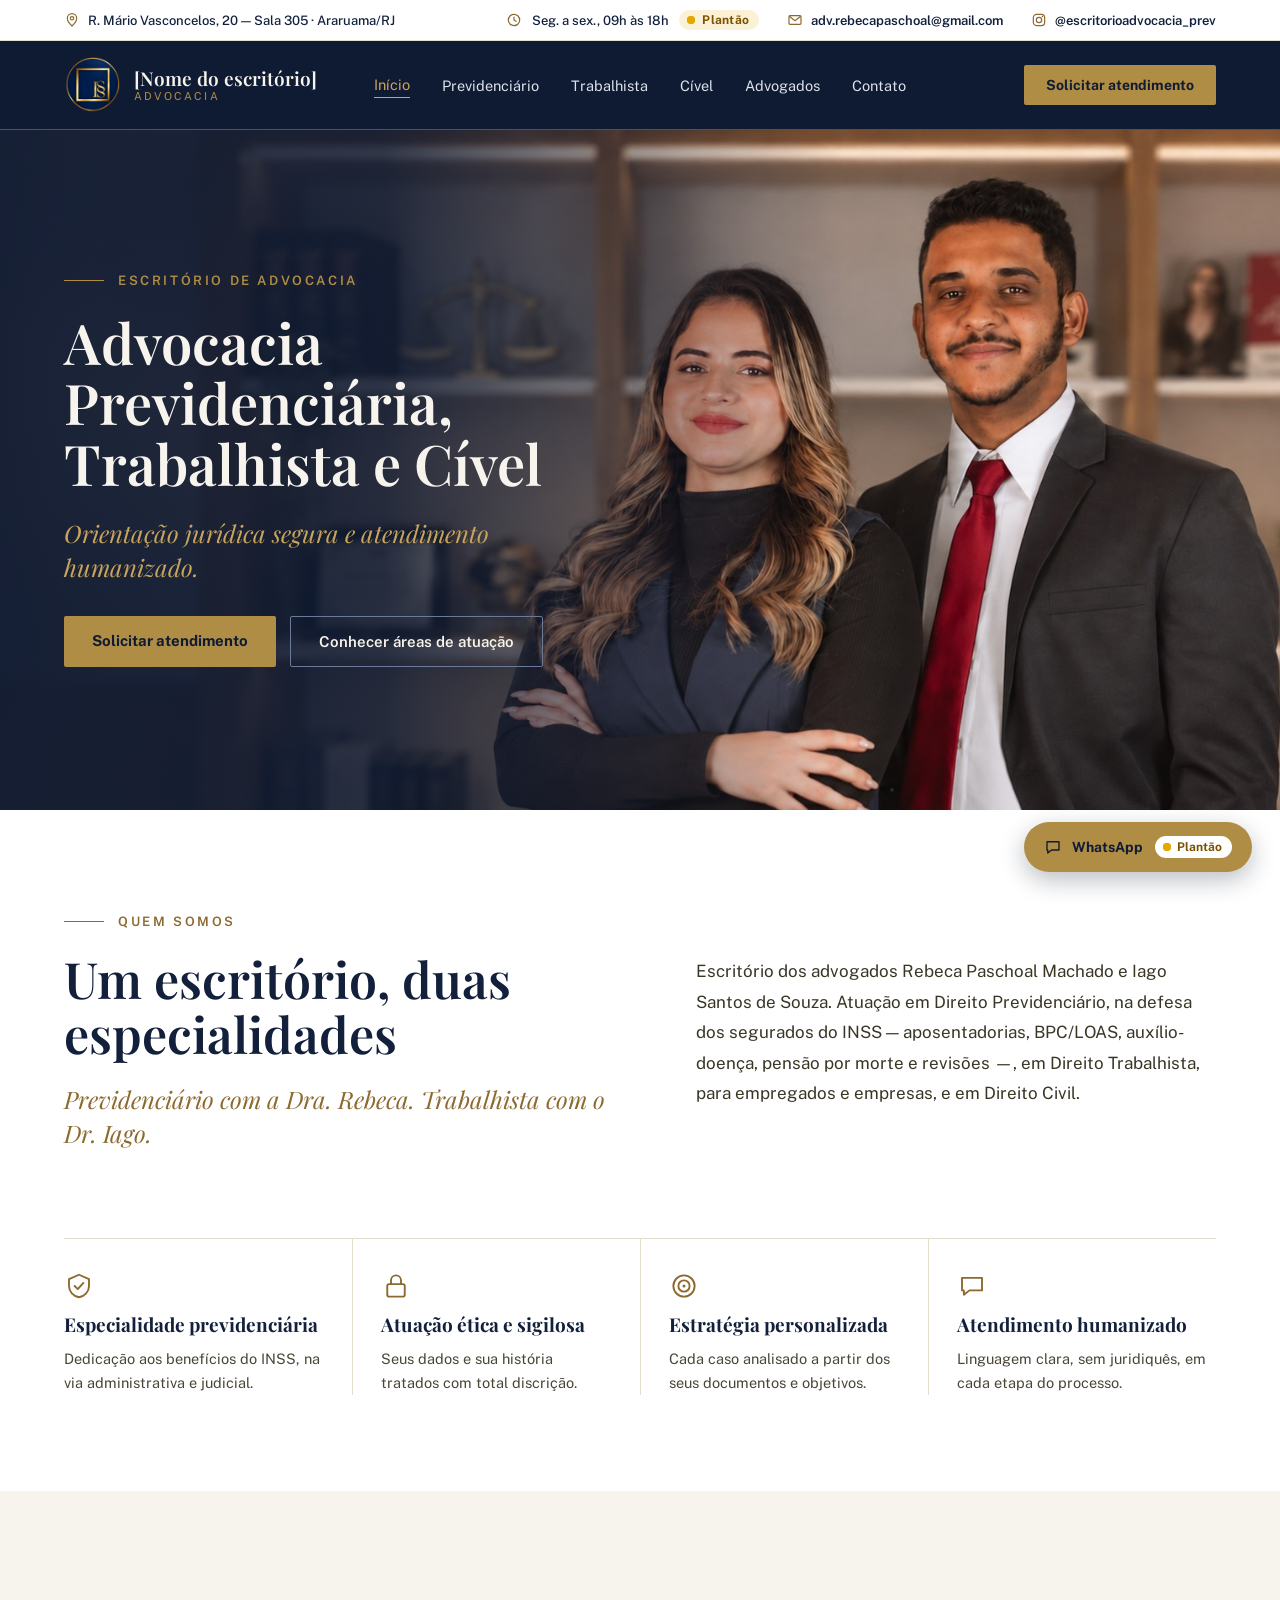
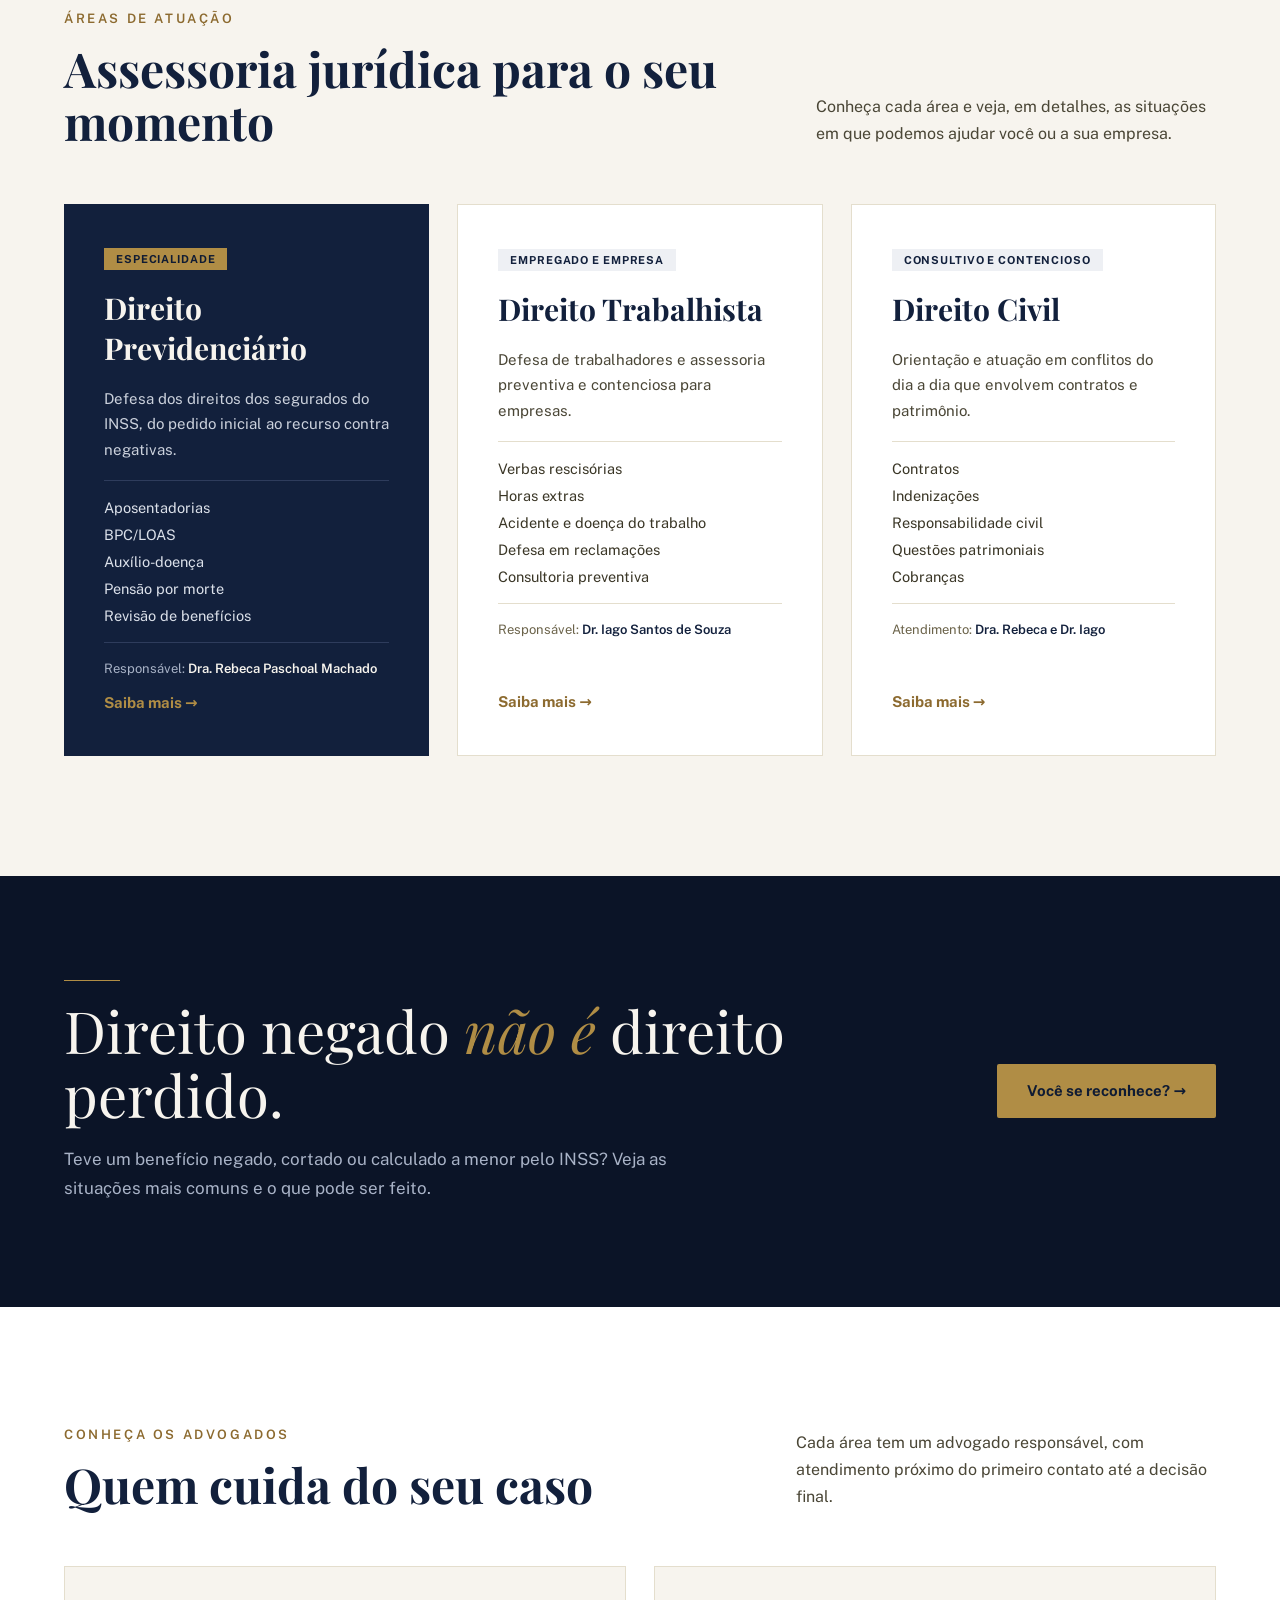
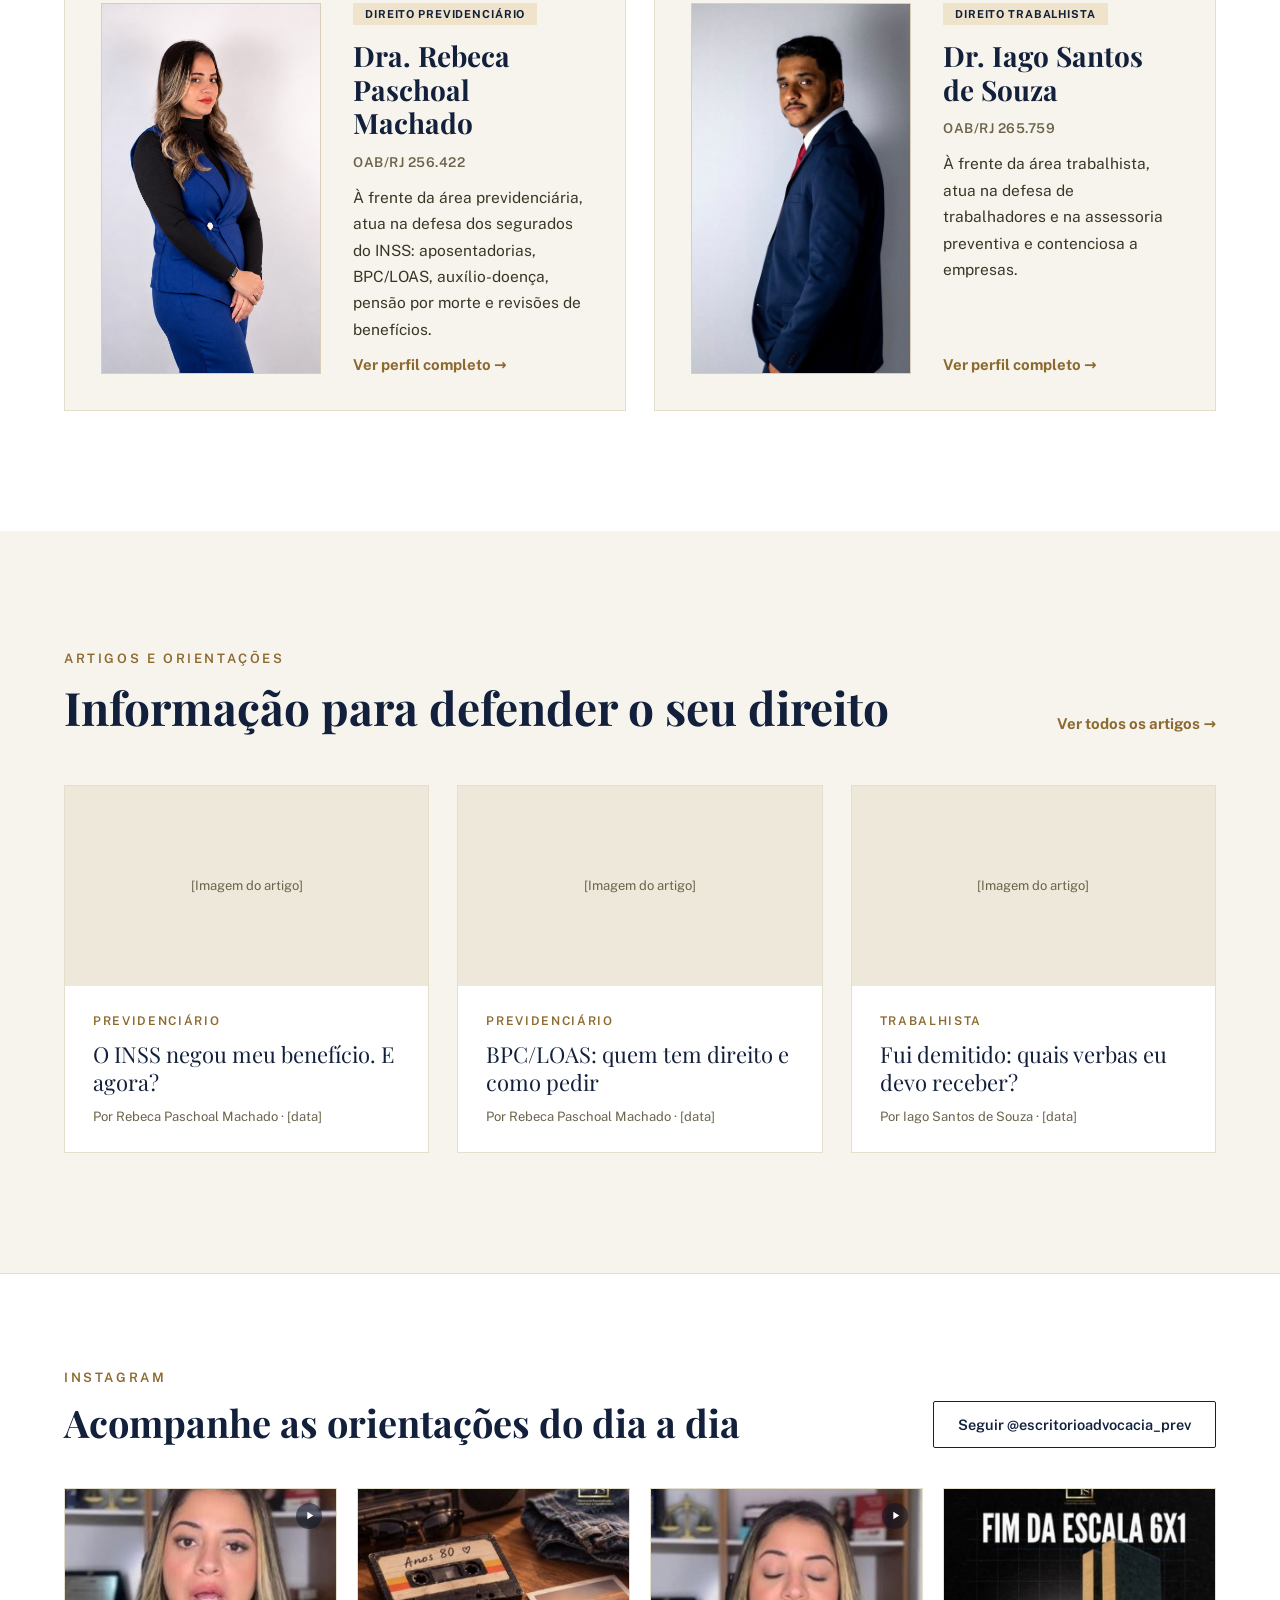
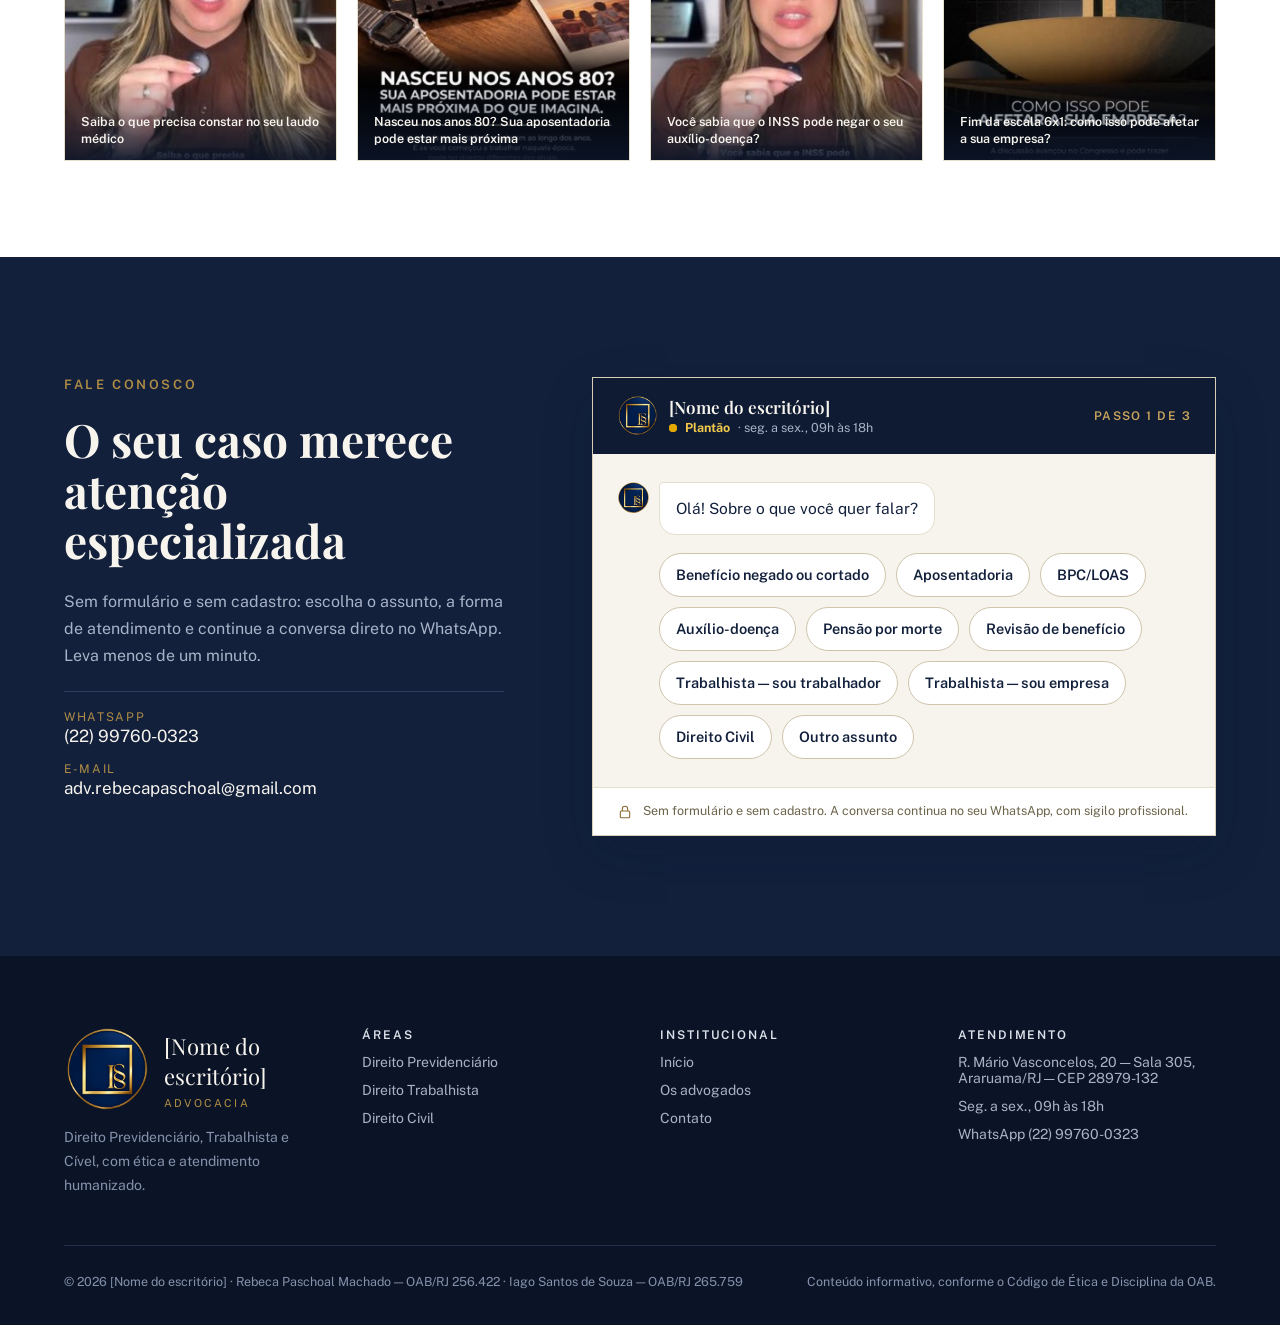
==== index.html @ 5f290a02 "Corrige corte da foto do hero em telas largas (4K/escala alta)" ====
<!doctype html>
<html lang="pt-BR">
<head>
<meta charset="utf-8">
<meta name="viewport" content="width=device-width, initial-scale=1">
<title>[Nome do escritório] — Início</title>
<link rel="stylesheet" href="https://fonts.googleapis.com/css2?family=Playfair+Display:ital,wght@0,500;0,600;0,700;1,500;1,600&family=Public+Sans:wght@400;500;600;700&display=swap">
<link rel="stylesheet" href="css/style.css">
</head>
<body>
<div style="width: 100%; min-height: 100vh; display: flex; flex-direction: column; background: #F7F4EE;">

  <div style="position: sticky; top: 0; z-index: 50; width: 100%; display: flex; flex-direction: column;">
    <div style="width: 100%; padding: 10px 64px; background: #FFFFFF; color: #12203C; font-size: 13px; font-weight: 500; border-bottom: 1px solid #E4DECD;">
    <div style="width: 100%; max-width: 1280px; margin: 0 auto; display: flex; justify-content: space-between; align-items: center; gap: 24px;">
      <a class="nav-link" href="contato.html#localizacao" title="Ver localização do escritório" style="display: flex; align-items: center; gap: 8px; color: #12203C;">
        <svg width="16" height="16" viewBox="0 0 24 24" fill="none" xmlns="http://www.w3.org/2000/svg" aria-hidden="true"><path d="M12 21s-7-6.2-7-11.5A7 7 0 0 1 19 9.5C19 14.8 12 21 12 21z" stroke="#8C6A2F" stroke-width="1.8" stroke-linejoin="round"></path><circle cx="12" cy="9.5" r="2.5" stroke="#8C6A2F" stroke-width="1.8"></circle></svg>
        R. Mário Vasconcelos, 20 — Sala 305 · Araruama/RJ
      </a>
      <span style="display: flex; align-items: center; gap: 28px;">
        <span style="display: flex; align-items: center; gap: 10px;">
          <svg width="16" height="16" viewBox="0 0 24 24" fill="none" xmlns="http://www.w3.org/2000/svg" aria-hidden="true"><circle cx="12" cy="12" r="8.5" stroke="#8C6A2F" stroke-width="1.8"></circle><path d="M12 7.5V12l3 2" stroke="#8C6A2F" stroke-width="1.8" stroke-linecap="round"></path></svg>
          Seg. a sex., 09h às 18h
          <span class="js-status-chip" style="display: inline-flex; align-items: center; gap: 7px; padding: 3px 10px 3px 8px; border-radius: 12px; font-size: 12px; font-weight: 700; letter-spacing: 0.02em;"><span style="position: relative; flex: 0 0 8px; width: 8px; height: 8px; display: inline-block;"><span class="status-ring js-status-dot" style="position: absolute; top: 0; left: 0; width: 8px; height: 8px; border-radius: 50%;"></span><span class="js-status-dot" style="position: absolute; top: 0; left: 0; width: 8px; height: 8px; border-radius: 50%;"></span></span><span class="js-status-label"></span></span>
        </span>
        <a href="mailto:adv.rebecapaschoal@gmail.com" style="display: flex; align-items: center; gap: 8px; color: #12203C; font-weight: 600;">
          <svg width="16" height="16" viewBox="0 0 24 24" fill="none" xmlns="http://www.w3.org/2000/svg" aria-hidden="true"><rect x="3" y="5.5" width="18" height="13" rx="1.5" stroke="#8C6A2F" stroke-width="1.8"></rect><path d="M3.5 6.5 12 13l8.5-6.5" stroke="#8C6A2F" stroke-width="1.8" stroke-linejoin="round"></path></svg>
          adv.rebecapaschoal@gmail.com
        </a>
        <a href="https://www.instagram.com/escritorioadvocacia_prev" target="_blank" rel="noopener" style="display: flex; align-items: center; gap: 8px; color: #12203C; font-weight: 600;">
          <svg width="16" height="16" viewBox="0 0 24 24" fill="none" xmlns="http://www.w3.org/2000/svg" aria-hidden="true"><rect x="3.5" y="3.5" width="17" height="17" rx="5" stroke="#8C6A2F" stroke-width="1.8"></rect><circle cx="12" cy="12" r="4" stroke="#8C6A2F" stroke-width="1.8"></circle><circle cx="17.2" cy="6.8" r="1.1" fill="#8C6A2F"></circle></svg>
          @escritorioadvocacia_prev
        </a>
      </span>
    </div>
    </div>
    <header style="width: 100%; padding: 16px 64px; background: #0F1B33; border-bottom: 1px solid #5E5234;">
      <div style="width: 100%; max-width: 1280px; margin: 0 auto; display: grid; grid-template-columns: minmax(0, 1fr) auto minmax(0, 1fr); align-items: center; gap: 32px;">
      <a href="index.html" style="justify-self: start; display: flex; align-items: center; gap: 14px;">
        <img src="assets/logo.png" alt="Logotipo do escritório" width="56" height="56" style="width: 56px; height: 56px; display: block;">
        <span style="display: flex; flex-direction: column; line-height: 1.15;">
          <span style="font-family: 'Playfair Display', serif; font-size: 19px; font-weight: 600; color: #F7F4EE;">[Nome do escritório]</span>
          <span style="font-size: 11px; letter-spacing: 0.2em; text-transform: uppercase; color: #B08D45;">Advocacia</span>
        </span>
      </a>
      <nav style="display: flex; justify-content: center; align-items: center; gap: 32px;">
        <a class="nav-link" href="index.html" style="font-size: 14.5px; color: #C9A45C; padding: 4px 0; border-bottom: 1px solid #C9A45C;">Início</a>
        <a class="nav-link" href="previdenciario.html" style="font-size: 14.5px; color: #DCE1EA;">Previdenciário</a>
        <a class="nav-link" href="trabalhista.html" style="font-size: 14.5px; color: #DCE1EA;">Trabalhista</a>
        <a class="nav-link" href="civel.html" style="font-size: 14.5px; color: #DCE1EA;">Cível</a>
        <a class="nav-link" href="sobre.html" style="font-size: 14.5px; color: #DCE1EA;">Advogados</a>
        <a class="nav-link" href="contato.html" style="font-size: 14.5px; color: #DCE1EA;">Contato</a>
      </nav>
      <a class="btn-gold" href="contato.html" style="justify-self: end; padding: 12px 22px; background: #B08D45; color: #0F1B33; font-size: 14px; font-weight: 700; border-radius: 2px;">Solicitar atendimento</a>
      </div>
    </header>
  </div>

  <section id="arte" style="position: relative; width: 100%; height: clamp(680px, 35vw, 900px); padding: 0 64px; background: #12203C; overflow: hidden; display: flex; align-items: center;">
    <img src="assets/hero-home.jpg" alt="Dra. Rebeca Paschoal Machado e Dr. Iago Santos de Souza no escritório" style="position: absolute; top: 0; left: 0; width: 100%; height: 100%; object-fit: cover; object-position: 75% center; display: block;">
    <div style="position: absolute; top: 0; left: 0; width: 100%; height: 100%; background: linear-gradient(90deg, rgba(15,27,51,0.94) 0%, rgba(15,27,51,0.86) 30%, rgba(15,27,51,0.35) 52%, rgba(15,27,51,0) 66%);"></div>
    <div style="position: relative; width: 100%; max-width: 1280px; margin: 0 auto;">
      <div style="width: 560px; display: flex; flex-direction: column; gap: 24px;">
        <span style="display: flex; align-items: center; gap: 14px; font-size: 13px; letter-spacing: 0.2em; text-transform: uppercase; color: #B08D45; font-weight: 600;"><span style="width: 40px; height: 1px; background: #B08D45;"></span>Escritório de advocacia</span>
        <h1 style="font-size: 56px; line-height: 1.08; color: #F7F4EE; font-weight: 600;">Advocacia Previdenciária, Trabalhista e Cível</h1>
        <p style="font-family: 'Playfair Display', serif; font-style: italic; font-size: 24px; line-height: 1.4; color: #C9A45C;">Orientação jurídica segura e atendimento humanizado.</p>
        <div style="display: flex; gap: 14px; margin-top: 8px;">
          <a class="btn-gold" href="contato.html" style="padding: 16px 28px; background: #B08D45; color: #0F1B33; font-size: 15px; font-weight: 700; border-radius: 2px;">Solicitar atendimento</a>
          <a class="btn-ghost" href="#areas" style="padding: 16px 28px; border: 1px solid #6B7A99; color: #F7F4EE; font-size: 15px; font-weight: 600; border-radius: 2px;">Conhecer áreas de atuação</a>
        </div>
      </div>
    </div>
  </section>

  <section style="width: 100%; padding: 104px 64px 96px; background: #FFFFFF;">
    <div style="width: 100%; max-width: 1280px; margin: 0 auto; display: flex; gap: 88px; align-items: flex-start;">
      <div style="flex: 1 1 0; display: flex; flex-direction: column; gap: 22px;">
        <span style="display: flex; align-items: center; gap: 14px; font-size: 13px; letter-spacing: 0.2em; text-transform: uppercase; color: #8C6A2F; font-weight: 600;"><span style="width: 40px; height: 1px; background: #8C6A2F;"></span>Quem somos</span>
        <h2 style="font-size: 50px; line-height: 1.1; color: #12203C; font-weight: 600;">Um escritório, duas especialidades</h2>
        <p style="font-family: 'Playfair Display', serif; font-style: italic; font-size: 24px; line-height: 1.4; color: #8C6A2F;">Previdenciário com a Dra. Rebeca. Trabalhista com o Dr. Iago.</p>
      </div>
      <div style="flex: 0 0 520px; display: flex; flex-direction: column; gap: 26px; padding-top: 42px;">
        <p style="font-size: 17px; line-height: 1.8; color: #3A3626;">Escritório dos advogados Rebeca Paschoal Machado e Iago Santos de Souza. Atuação em Direito Previdenciário, na defesa dos segurados do INSS — aposentadorias, BPC/LOAS, auxílio-doença, pensão por morte e revisões —, em Direito Trabalhista, para empregados e empresas, e em Direito Civil.</p>
      </div>
    </div>
    <div style="width: 100%; max-width: 1280px; margin: 88px auto 0; display: grid; grid-template-columns: repeat(4, minmax(0, 1fr)); border-top: 1px solid #E4DECD;">
      <div style="padding: 32px 28px 0 0; display: flex; flex-direction: column; gap: 10px;">
        <svg width="30" height="30" viewBox="0 0 24 24" fill="none" xmlns="http://www.w3.org/2000/svg" aria-hidden="true"><path d="M12 3 4 6.5V12c0 4.5 3.4 8 8 9 4.6-1 8-4.5 8-9V6.5L12 3z" stroke="#8C6A2F" stroke-width="1.5" stroke-linejoin="round"></path><path d="m8.5 12 2.5 2.5 4.5-5" stroke="#8C6A2F" stroke-width="1.5" stroke-linecap="round" stroke-linejoin="round"></path></svg>
        <h3 style="font-size: 19px; color: #12203C;">Especialidade previdenciária</h3>
        <p style="font-size: 14.5px; line-height: 1.65; color: #4A4636;">Dedicação aos benefícios do INSS, na via administrativa e judicial.</p>
      </div>
      <div style="padding: 32px 28px 0; display: flex; flex-direction: column; gap: 10px; border-left: 1px solid #E4DECD;">
        <svg width="30" height="30" viewBox="0 0 24 24" fill="none" xmlns="http://www.w3.org/2000/svg" aria-hidden="true"><rect x="5" y="10.5" width="14" height="10" rx="1.5" stroke="#8C6A2F" stroke-width="1.5"></rect><path d="M8 10.5V7.5a4 4 0 0 1 8 0v3" stroke="#8C6A2F" stroke-width="1.5"></path></svg>
        <h3 style="font-size: 19px; color: #12203C;">Atuação ética e sigilosa</h3>
        <p style="font-size: 14.5px; line-height: 1.65; color: #4A4636;">Seus dados e sua história tratados com total discrição.</p>
      </div>
      <div style="padding: 32px 28px 0; display: flex; flex-direction: column; gap: 10px; border-left: 1px solid #E4DECD;">
        <svg width="30" height="30" viewBox="0 0 24 24" fill="none" xmlns="http://www.w3.org/2000/svg" aria-hidden="true"><circle cx="12" cy="12" r="8.5" stroke="#8C6A2F" stroke-width="1.5"></circle><circle cx="12" cy="12" r="4.5" stroke="#8C6A2F" stroke-width="1.5"></circle><circle cx="12" cy="12" r="1.2" fill="#8C6A2F"></circle></svg>
        <h3 style="font-size: 19px; color: #12203C;">Estratégia personalizada</h3>
        <p style="font-size: 14.5px; line-height: 1.65; color: #4A4636;">Cada caso analisado a partir dos seus documentos e objetivos.</p>
      </div>
      <div style="padding: 32px 0 0 28px; display: flex; flex-direction: column; gap: 10px; border-left: 1px solid #E4DECD;">
        <svg width="30" height="30" viewBox="0 0 24 24" fill="none" xmlns="http://www.w3.org/2000/svg" aria-hidden="true"><path d="M4 5.5h16v10H10l-4.5 3.5V15.5H4z" stroke="#8C6A2F" stroke-width="1.5" stroke-linejoin="round"></path></svg>
        <h3 style="font-size: 19px; color: #12203C;">Atendimento humanizado</h3>
        <p style="font-size: 14.5px; line-height: 1.65; color: #4A4636;">Linguagem clara, sem juridiquês, em cada etapa do processo.</p>
      </div>
    </div>
  </section>

  <section id="areas" style="width: 100%; padding: 120px 64px; background: #F7F4EE;">
    <div style="width: 100%; max-width: 1280px; margin: 0 auto; display: flex; flex-direction: column; gap: 56px;">
      <div style="display: flex; justify-content: space-between; align-items: flex-end; gap: 64px;">
        <div style="display: flex; flex-direction: column; gap: 16px; max-width: 680px;">
          <span style="font-size: 13px; letter-spacing: 0.2em; text-transform: uppercase; color: #8C6A2F; font-weight: 600;">Áreas de atuação</span>
          <h2 style="font-size: 48px; line-height: 1.1; color: #12203C;">Assessoria jurídica para o seu momento</h2>
        </div>
        <p style="max-width: 400px; font-size: 16px; line-height: 1.7; color: #4A4636;">Conheça cada área e veja, em detalhes, as situações em que podemos ajudar você ou a sua empresa.</p>
      </div>
      <div style="display: grid; grid-template-columns: repeat(3, minmax(0, 1fr)); gap: 28px;">
        <div style="padding: 44px 40px; background: #12203C; display: flex; flex-direction: column; gap: 18px;">
          <span style="align-self: flex-start; padding: 5px 12px; background: #B08D45; color: #0F1B33; font-size: 11px; font-weight: 700; letter-spacing: 0.08em; text-transform: uppercase;">Especialidade</span>
          <h3 style="font-size: 30px; color: #F7F4EE;">Direito Previdenciário</h3>
          <p style="font-size: 15px; line-height: 1.7; color: #CBD1DC;">Defesa dos direitos dos segurados do INSS, do pedido inicial ao recurso contra negativas.</p>
          <div style="display: flex; flex-direction: column; gap: 10px; padding: 18px 0; border-top: 1px solid #2E3C5C; border-bottom: 1px solid #2E3C5C; font-size: 14.5px; color: #DCE1EA;">
            <span>Aposentadorias</span><span>BPC/LOAS</span><span>Auxílio-doença</span><span>Pensão por morte</span><span>Revisão de benefícios</span>
          </div>
          <span style="font-size: 13px; color: #A9B3C7;">Responsável: <strong style="color: #F7F4EE; font-weight: 600;">Dra. Rebeca Paschoal Machado</strong></span>
          <a class="more-light" href="previdenciario.html" style="margin-top: auto; font-size: 15px; font-weight: 700; color: #B08D45;">Saiba mais →</a>
        </div>
        <div style="padding: 44px 40px; background: #FFFFFF; border: 1px solid #E4DECD; display: flex; flex-direction: column; gap: 18px;">
          <span style="align-self: flex-start; padding: 5px 12px; background: #EEF0F4; color: #12203C; font-size: 11px; font-weight: 700; letter-spacing: 0.08em; text-transform: uppercase;">Empregado e empresa</span>
          <h3 style="font-size: 30px; color: #12203C;">Direito Trabalhista</h3>
          <p style="font-size: 15px; line-height: 1.7; color: #4A4636;">Defesa de trabalhadores e assessoria preventiva e contenciosa para empresas.</p>
          <div style="display: flex; flex-direction: column; gap: 10px; padding: 18px 0; border-top: 1px solid #E4DECD; border-bottom: 1px solid #E4DECD; font-size: 14.5px; color: #3A3626;">
            <span>Verbas rescisórias</span><span>Horas extras</span><span>Acidente e doença do trabalho</span><span>Defesa em reclamações</span><span>Consultoria preventiva</span>
          </div>
          <span style="font-size: 13px; color: #6B634A;">Responsável: <strong style="color: #12203C; font-weight: 600;">Dr. Iago Santos de Souza</strong></span>
          <a class="more" href="trabalhista.html" style="margin-top: auto; font-size: 15px; font-weight: 700; color: #8C6A2F;">Saiba mais →</a>
        </div>
        <div style="padding: 44px 40px; background: #FFFFFF; border: 1px solid #E4DECD; display: flex; flex-direction: column; gap: 18px;">
          <span style="align-self: flex-start; padding: 5px 12px; background: #EEF0F4; color: #12203C; font-size: 11px; font-weight: 700; letter-spacing: 0.08em; text-transform: uppercase;">Consultivo e contencioso</span>
          <h3 style="font-size: 30px; color: #12203C;">Direito Civil</h3>
          <p style="font-size: 15px; line-height: 1.7; color: #4A4636;">Orientação e atuação em conflitos do dia a dia que envolvem contratos e patrimônio.</p>
          <div style="display: flex; flex-direction: column; gap: 10px; padding: 18px 0; border-top: 1px solid #E4DECD; border-bottom: 1px solid #E4DECD; font-size: 14.5px; color: #3A3626;">
            <span>Contratos</span><span>Indenizações</span><span>Responsabilidade civil</span><span>Questões patrimoniais</span><span>Cobranças</span>
          </div>
          <span style="font-size: 13px; color: #6B634A;">Atendimento: <strong style="color: #12203C; font-weight: 600;">Dra. Rebeca e Dr. Iago</strong></span>
          <a class="more" href="civel.html" style="margin-top: auto; font-size: 15px; font-weight: 700; color: #8C6A2F;">Saiba mais →</a>
        </div>
      </div>
    </div>
  </section>

  <section style="width: 100%; padding: 104px 64px; background: #0B1427;">
    <div style="width: 100%; max-width: 1280px; margin: 0 auto; display: flex; justify-content: space-between; align-items: center; gap: 64px;">
      <div style="display: flex; flex-direction: column; gap: 18px; max-width: 820px;">
        <span style="width: 56px; height: 1px; background: #B08D45;"></span>
        <p style="font-family: 'Playfair Display', serif; font-size: 58px; line-height: 1.1; color: #F7F4EE;">Direito negado <span style="font-style: italic; color: #B08D45;">não é</span> direito perdido.</p>
        <p style="font-size: 17px; line-height: 1.7; color: #A9B3C7; max-width: 620px;">Teve um benefício negado, cortado ou calculado a menor pelo INSS? Veja as situações mais comuns e o que pode ser feito.</p>
      </div>
      <a class="btn-gold" href="previdenciario.html" style="flex: 0 0 auto; padding: 18px 30px; background: #B08D45; color: #0F1B33; font-size: 15px; font-weight: 700; border-radius: 2px;">Você se reconhece? →</a>
    </div>
  </section>

  <section style="width: 100%; padding: 120px 64px; background: #FFFFFF;">
    <div style="width: 100%; max-width: 1280px; margin: 0 auto; display: flex; flex-direction: column; gap: 56px;">
      <div style="display: flex; justify-content: space-between; align-items: flex-end; gap: 64px;">
        <div style="display: flex; flex-direction: column; gap: 16px; max-width: 680px;">
          <span style="font-size: 13px; letter-spacing: 0.2em; text-transform: uppercase; color: #8C6A2F; font-weight: 600;">Conheça os advogados</span>
          <h2 style="font-size: 48px; line-height: 1.1; color: #12203C;">Quem cuida do seu caso</h2>
        </div>
        <p style="max-width: 420px; font-size: 16px; line-height: 1.7; color: #4A4636;">Cada área tem um advogado responsável, com atendimento próximo do primeiro contato até a decisão final.</p>
      </div>
      <div style="display: grid; grid-template-columns: repeat(2, minmax(0, 1fr)); gap: 28px;">
        <div style="padding: 36px; background: #F7F4EE; border: 1px solid #E4DECD; display: flex; gap: 32px; align-items: stretch;">
          <div style="flex: 0 0 220px; min-height: 300px; position: relative; overflow: hidden; background: #EEE8DA; border: 1px solid #D9CFB8;"><img src="assets/home-card-previdenciario.jpg" alt="Dra. Rebeca Paschoal Machado" style="position: absolute; top: 0; left: 0; width: 100%; height: 100%; object-fit: cover; object-position: 45% 16%; display: block;"></div>
          <div style="flex: 1 1 0; display: flex; flex-direction: column; gap: 14px;">
            <span style="align-self: flex-start; padding: 5px 12px; background: #EFE4CB; color: #12203C; font-size: 11px; font-weight: 700; letter-spacing: 0.08em; text-transform: uppercase;">Direito Previdenciário</span>
            <h3 style="font-size: 28px; line-height: 1.2; color: #12203C;">Dra. Rebeca Paschoal Machado</h3>
            <span style="font-size: 13.5px; letter-spacing: 0.04em; color: #6B634A; font-weight: 600;">OAB/RJ 256.422</span>
            <p style="font-size: 15.5px; line-height: 1.7; color: #3A3626;">À frente da área previdenciária, atua na defesa dos segurados do INSS: aposentadorias, BPC/LOAS, auxílio-doença, pensão por morte e revisões de benefícios.</p>
            <a class="more" href="sobre.html" style="margin-top: auto; font-size: 15px; font-weight: 700; color: #8C6A2F;">Ver perfil completo →</a>
          </div>
        </div>
        <div style="padding: 36px; background: #F7F4EE; border: 1px solid #E4DECD; display: flex; gap: 32px; align-items: stretch;">
          <div style="flex: 0 0 220px; min-height: 300px; position: relative; overflow: hidden; background: #EEE8DA; border: 1px solid #D9CFB8;"><img src="assets/home-card-trabalhista.jpg" alt="Dr. Iago Santos de Souza" style="position: absolute; top: 0; left: 0; width: 100%; height: 100%; object-fit: cover; object-position: center 15%; display: block;"></div>
          <div style="flex: 1 1 0; display: flex; flex-direction: column; gap: 14px;">
            <span style="align-self: flex-start; padding: 5px 12px; background: #EFE4CB; color: #12203C; font-size: 11px; font-weight: 700; letter-spacing: 0.08em; text-transform: uppercase;">Direito Trabalhista</span>
            <h3 style="font-size: 28px; line-height: 1.2; color: #12203C;">Dr. Iago Santos de Souza</h3>
            <span style="font-size: 13.5px; letter-spacing: 0.04em; color: #6B634A; font-weight: 600;">OAB/RJ 265.759</span>
            <p style="font-size: 15.5px; line-height: 1.7; color: #3A3626;">À frente da área trabalhista, atua na defesa de trabalhadores e na assessoria preventiva e contenciosa a empresas.</p>
            <a class="more" href="sobre.html" style="margin-top: auto; font-size: 15px; font-weight: 700; color: #8C6A2F;">Ver perfil completo →</a>
          </div>
        </div>
      </div>
    </div>
  </section>

  <section id="artigos" style="width: 100%; padding: 120px 64px; background: #F7F4EE;">
    <div style="width: 100%; max-width: 1280px; margin: 0 auto; display: flex; flex-direction: column; gap: 52px;">
      <div style="display: flex; justify-content: space-between; align-items: flex-end; gap: 64px;">
        <div style="display: flex; flex-direction: column; gap: 16px;">
          <span style="font-size: 13px; letter-spacing: 0.2em; text-transform: uppercase; color: #8C6A2F; font-weight: 600;">Artigos e orientações</span>
          <h2 style="font-size: 46px; line-height: 1.1; color: #12203C;">Informação para defender o seu direito</h2>
        </div>
        <a class="more" href="#artigos" style="font-size: 15px; font-weight: 700; color: #8C6A2F;">Ver todos os artigos →</a>
      </div>
      <div style="display: grid; grid-template-columns: repeat(3, minmax(0, 1fr)); gap: 28px;">
        <a href="#artigos" style="display: flex; flex-direction: column; background: #FFFFFF; border: 1px solid #E4DECD;">
          <span style="height: 200px; background: #EEE8DA; display: flex; align-items: center; justify-content: center; color: #6B634A; font-size: 13px;">[Imagem do artigo]</span>
          <span style="padding: 28px; display: flex; flex-direction: column; gap: 12px;">
            <span style="font-size: 12px; letter-spacing: 0.14em; text-transform: uppercase; color: #8C6A2F; font-weight: 600;">Previdenciário</span>
            <span style="font-family: 'Playfair Display', serif; font-size: 22px; line-height: 1.3; color: #12203C;">O INSS negou meu benefício. E agora?</span>
            <span style="font-size: 13px; color: #6B634A;">Por Rebeca Paschoal Machado · [data]</span>
          </span>
        </a>
        <a href="#artigos" style="display: flex; flex-direction: column; background: #FFFFFF; border: 1px solid #E4DECD;">
          <span style="height: 200px; background: #EEE8DA; display: flex; align-items: center; justify-content: center; color: #6B634A; font-size: 13px;">[Imagem do artigo]</span>
          <span style="padding: 28px; display: flex; flex-direction: column; gap: 12px;">
            <span style="font-size: 12px; letter-spacing: 0.14em; text-transform: uppercase; color: #8C6A2F; font-weight: 600;">Previdenciário</span>
            <span style="font-family: 'Playfair Display', serif; font-size: 22px; line-height: 1.3; color: #12203C;">BPC/LOAS: quem tem direito e como pedir</span>
            <span style="font-size: 13px; color: #6B634A;">Por Rebeca Paschoal Machado · [data]</span>
          </span>
        </a>
        <a href="#artigos" style="display: flex; flex-direction: column; background: #FFFFFF; border: 1px solid #E4DECD;">
          <span style="height: 200px; background: #EEE8DA; display: flex; align-items: center; justify-content: center; color: #6B634A; font-size: 13px;">[Imagem do artigo]</span>
          <span style="padding: 28px; display: flex; flex-direction: column; gap: 12px;">
            <span style="font-size: 12px; letter-spacing: 0.14em; text-transform: uppercase; color: #8C6A2F; font-weight: 600;">Trabalhista</span>
            <span style="font-family: 'Playfair Display', serif; font-size: 22px; line-height: 1.3; color: #12203C;">Fui demitido: quais verbas eu devo receber?</span>
            <span style="font-size: 13px; color: #6B634A;">Por Iago Santos de Souza · [data]</span>
          </span>
        </a>
      </div>
    </div>
  </section>

  <section style="width: 100%; padding: 96px 64px; background: #FFFFFF; border-top: 1px solid #E4DECD;">
    <div style="width: 100%; max-width: 1280px; margin: 0 auto; display: flex; flex-direction: column; gap: 40px;">
      <div style="display: flex; justify-content: space-between; align-items: flex-end; gap: 40px;">
        <div style="display: flex; flex-direction: column; gap: 12px;">
          <span style="font-size: 13px; letter-spacing: 0.2em; text-transform: uppercase; color: #8C6A2F; font-weight: 600;">Instagram</span>
          <h2 style="font-size: 38px; color: #12203C;">Acompanhe as orientações do dia a dia</h2>
        </div>
        <a href="https://www.instagram.com/escritorioadvocacia_prev" target="_blank" rel="noopener" style="padding: 14px 24px; border: 1px solid #12203C; color: #12203C; font-size: 14.5px; font-weight: 600; border-radius: 2px;">Seguir @escritorioadvocacia_prev</a>
      </div>
      <div style="display: grid; grid-template-columns: repeat(4, minmax(0, 1fr)); gap: 20px;">
        <a href="https://www.instagram.com/escritorioadvocacia_prev/reel/DdWexyJR5xz/" target="_blank" rel="noopener" style="position: relative; aspect-ratio: 1 / 1; overflow: hidden; border: 1px solid #E4DECD; display: block;">
          <img src="assets/insta-laudo-medico.jpg" alt="Saiba o que precisa constar no seu laudo médico" style="position: absolute; top: 0; left: 0; width: 100%; height: 100%; object-fit: cover; display: block;">
          <span style="position: absolute; top: 14px; right: 14px; width: 26px; height: 26px; display: flex; align-items: center; justify-content: center; background: rgba(11,20,39,0.55); border-radius: 50%;"><svg width="13" height="13" viewBox="0 0 24 24" fill="#FFFFFF" aria-hidden="true"><path d="M8 5v14l11-7z"></path></svg></span>
          <span style="position: absolute; left: 0; right: 0; bottom: 0; padding: 32px 16px 12px; background: linear-gradient(0deg, rgba(11,20,39,0.92) 0%, rgba(11,20,39,0) 100%); color: #F7F4EE; font-size: 12.5px; line-height: 1.35; font-weight: 600;">Saiba o que precisa constar no seu laudo médico</span>
        </a>
        <a href="https://www.instagram.com/rebecamachado.adv/p/DdFhnMkOpeg/" target="_blank" rel="noopener" style="position: relative; aspect-ratio: 1 / 1; overflow: hidden; border: 1px solid #E4DECD; display: block;">
          <img src="assets/insta-aposentadoria-anos80.jpg" alt="Nasceu nos anos 80? Sua aposentadoria pode estar mais próxima do que imagina" style="position: absolute; top: 0; left: 0; width: 100%; height: 100%; object-fit: cover; display: block;">
          <span style="position: absolute; left: 0; right: 0; bottom: 0; padding: 32px 16px 12px; background: linear-gradient(0deg, rgba(11,20,39,0.92) 0%, rgba(11,20,39,0) 100%); color: #F7F4EE; font-size: 12.5px; line-height: 1.35; font-weight: 600;">Nasceu nos anos 80? Sua aposentadoria pode estar mais próxima</span>
        </a>
        <a href="https://www.instagram.com/rebecamachado.adv/reel/Dc4f_nBv-4x/" target="_blank" rel="noopener" style="position: relative; aspect-ratio: 1 / 1; overflow: hidden; border: 1px solid #E4DECD; display: block;">
          <img src="assets/insta-auxilio-doenca.jpg" alt="Você sabia que o INSS pode negar o seu auxílio-doença?" style="position: absolute; top: 0; left: 0; width: 100%; height: 100%; object-fit: cover; display: block;">
          <span style="position: absolute; top: 14px; right: 14px; width: 26px; height: 26px; display: flex; align-items: center; justify-content: center; background: rgba(11,20,39,0.55); border-radius: 50%;"><svg width="13" height="13" viewBox="0 0 24 24" fill="#FFFFFF" aria-hidden="true"><path d="M8 5v14l11-7z"></path></svg></span>
          <span style="position: absolute; left: 0; right: 0; bottom: 0; padding: 32px 16px 12px; background: linear-gradient(0deg, rgba(11,20,39,0.92) 0%, rgba(11,20,39,0) 100%); color: #F7F4EE; font-size: 12.5px; line-height: 1.35; font-weight: 600;">Você sabia que o INSS pode negar o seu auxílio-doença?</span>
        </a>
        <a href="https://www.instagram.com/adv.iagosantos/p/DczOXhBD5OF/" target="_blank" rel="noopener" style="position: relative; aspect-ratio: 1 / 1; overflow: hidden; border: 1px solid #E4DECD; display: block;">
          <img src="assets/insta-escala-6x1.jpg" alt="Fim da escala 6x1: como isso pode afetar a sua empresa?" style="position: absolute; top: 0; left: 0; width: 100%; height: 100%; object-fit: cover; display: block;">
          <span style="position: absolute; left: 0; right: 0; bottom: 0; padding: 32px 16px 12px; background: linear-gradient(0deg, rgba(11,20,39,0.92) 0%, rgba(11,20,39,0) 100%); color: #F7F4EE; font-size: 12.5px; line-height: 1.35; font-weight: 600;">Fim da escala 6x1: como isso pode afetar a sua empresa?</span>
        </a>
      </div>
    </div>
  </section>

  <section id="fale" style="width: 100%; padding: 120px 64px; background: #12203C;">
    <div style="width: 100%; max-width: 1280px; margin: 0 auto; display: flex; gap: 88px; align-items: flex-start;">
      <div style="flex: 0 0 440px; display: flex; flex-direction: column; gap: 22px;">
        <span style="font-size: 13px; letter-spacing: 0.2em; text-transform: uppercase; color: #B08D45; font-weight: 600;">Fale conosco</span>
        <h2 style="font-size: 46px; line-height: 1.1; color: #F7F4EE;">O seu caso merece atenção especializada</h2>
        <p style="font-size: 16px; line-height: 1.7; color: #A9B3C7;">Sem formulário e sem cadastro: escolha o assunto, a forma de atendimento e continue a conversa direto no WhatsApp. Leva menos de um minuto.</p>
        <div style="display: flex; flex-direction: column; gap: 16px; padding-top: 18px; border-top: 1px solid #2E3C5C;">
          <span style="display: flex; flex-direction: column; gap: 2px;"><span style="font-size: 12px; letter-spacing: 0.14em; text-transform: uppercase; color: #B08D45;">WhatsApp</span><a class="nav-link" href="https://wa.me/5522997600323?text=Ol%C3%A1%21%20Vim%20pelo%20site%20do%20escrit%C3%B3rio%20e%20gostaria%20de%20atendimento." target="_blank" rel="noopener" title="Falar pelo WhatsApp" style="font-size: 17px; color: #F7F4EE;">(22) 99760-0323</a></span>
          <span style="display: flex; flex-direction: column; gap: 2px;"><span style="font-size: 12px; letter-spacing: 0.14em; text-transform: uppercase; color: #B08D45;">E-mail</span><a href="mailto:adv.rebecapaschoal@gmail.com" style="font-size: 17px; color: #F7F4EE;">adv.rebecapaschoal@gmail.com</a></span>
        </div>
      </div>
      <div style="flex: 1 1 0; min-width: 0;">
        <div data-faleconosco data-area="all" data-whatsapp="5522997600323"></div>
      </div>
    </div>
  </section>

  <footer style="width: 100%; padding: 72px 64px 36px; background: #0B1427;">
    <div style="width: 100%; max-width: 1280px; margin: 0 auto; display: flex; flex-direction: column; gap: 48px;">
      <div style="display: grid; grid-template-columns: repeat(4, minmax(0, 1fr)); gap: 40px;">
        <div style="display: flex; flex-direction: column; gap: 14px;">
          <a href="index.html" style="display: flex; align-items: center; gap: 16px;">
            <img src="assets/logo.png" alt="Logotipo do escritório" width="84" height="84" style="width: 84px; height: 84px; display: block;">
            <span style="display: flex; flex-direction: column; gap: 6px;">
              <span style="font-family: 'Playfair Display', serif; font-size: 22px; color: #F7F4EE;">[Nome do escritório]</span>
              <span style="font-size: 11px; letter-spacing: 0.2em; text-transform: uppercase; color: #B08D45;">Advocacia</span>
            </span>
          </a>
          <p style="font-size: 14px; line-height: 1.7; color: #8592AC;">Direito Previdenciário, Trabalhista e Cível, com ética e atendimento humanizado.</p>
        </div>
        <div style="display: flex; flex-direction: column; gap: 12px;">
          <span style="font-size: 12px; letter-spacing: 0.16em; text-transform: uppercase; color: #DCE1EA; font-weight: 600;">Áreas</span>
          <a class="nav-link" href="previdenciario.html" style="font-size: 14px; color: #A9B3C7;">Direito Previdenciário</a>
          <a class="nav-link" href="trabalhista.html" style="font-size: 14px; color: #A9B3C7;">Direito Trabalhista</a>
          <a class="nav-link" href="civel.html" style="font-size: 14px; color: #A9B3C7;">Direito Civil</a>
        </div>
        <div style="display: flex; flex-direction: column; gap: 12px;">
          <span style="font-size: 12px; letter-spacing: 0.16em; text-transform: uppercase; color: #DCE1EA; font-weight: 600;">Institucional</span>
          <a class="nav-link" href="index.html" style="font-size: 14px; color: #A9B3C7;">Início</a>
          <a class="nav-link" href="sobre.html" style="font-size: 14px; color: #A9B3C7;">Os advogados</a>
          <a class="nav-link" href="contato.html" style="font-size: 14px; color: #A9B3C7;">Contato</a>
        </div>
        <div style="display: flex; flex-direction: column; gap: 12px;">
          <span style="font-size: 12px; letter-spacing: 0.16em; text-transform: uppercase; color: #DCE1EA; font-weight: 600;">Atendimento</span>
          <a class="nav-link" href="contato.html#localizacao" title="Ver localização do escritório" style="font-size: 14px; color: #A9B3C7;">R. Mário Vasconcelos, 20 — Sala 305, Araruama/RJ — CEP 28979-132</a>
          <span style="font-size: 14px; color: #A9B3C7;">Seg. a sex., 09h às 18h</span>
          <a class="nav-link" href="https://wa.me/5522997600323?text=Ol%C3%A1%21%20Vim%20pelo%20site%20do%20escrit%C3%B3rio%20e%20gostaria%20de%20atendimento." target="_blank" rel="noopener" title="Falar pelo WhatsApp" style="font-size: 14px; color: #A9B3C7;">WhatsApp (22) 99760-0323</a>
        </div>
      </div>
      <div style="display: flex; justify-content: space-between; gap: 24px; padding-top: 28px; border-top: 1px solid #22304D; font-size: 12.5px; color: #8592AC;">
        <span>© 2026 [Nome do escritório] · Rebeca Paschoal Machado — OAB/RJ 256.422 · Iago Santos de Souza — OAB/RJ 265.759</span>
        <span>Conteúdo informativo, conforme o Código de Ética e Disciplina da OAB.</span>
      </div>
    </div>
  </footer>

  <a class="btn-gold js-status-aria" href="contato.html" aria-label="Falar pelo WhatsApp" style="position: fixed; right: 28px; bottom: 28px; z-index: 60; display: flex; align-items: center; gap: 10px; padding: 14px 20px; min-height: 48px; background: #B08D45; color: #0F1B33; font-size: 14px; font-weight: 700; border-radius: 28px; box-shadow: 0 8px 24px rgba(11,20,39,0.28);">
    <svg width="18" height="18" viewBox="0 0 24 24" fill="none" xmlns="http://www.w3.org/2000/svg" aria-hidden="true"><path d="M4 5h16v11H10l-5 4v-4H4z" stroke="#0F1B33" stroke-width="1.8" stroke-linejoin="round"></path></svg>
    WhatsApp
    <span style="display: inline-flex; align-items: center; gap: 6px; margin-left: 2px; padding: 4px 10px 4px 8px; border-radius: 12px; background: #FFFFFF; font-size: 12px; font-weight: 700;"><span style="position: relative; flex: 0 0 8px; width: 8px; height: 8px; display: inline-block;"><span class="status-ring js-status-dot" style="position: absolute; top: 0; left: 0; width: 8px; height: 8px; border-radius: 50%;"></span><span class="js-status-dot" style="position: absolute; top: 0; left: 0; width: 8px; height: 8px; border-radius: 50%;"></span></span><span class="js-status-label js-status-text-color"></span></span>
  </a>

</div>
<script src="js/site.js"></script>
</body>
</html>
---- css/style.css ----
*{ box-sizing:border-box; }
html{ scroll-behavior:smooth; }
body{ margin:0; font-family:'Public Sans',system-ui,sans-serif; background:#F7F4EE; color:#1A1A1A; }
h1,h2,h3,h4{ font-family:'Playfair Display',Georgia,serif; margin:0; }
p{ margin:0; }
a{ color:inherit; text-decoration:none; }
section[id]{ scroll-margin-top:124px; }
input,select,textarea,button{ font:inherit; }
.nav-link:hover{ color:#C9A45C; }
.btn-gold:hover{ background:#C9A45C; }
.btn-ghost:hover{ border-color:#C9A45C; color:#FFFFFF; }
.btn-navy:hover{ background:#1B2B4B; }
.more:hover{ color:#12203C; }
.more-light:hover{ color:#FFFFFF; }
@keyframes statusPulse{ 0%{ transform:scale(1); opacity:.75; } 75%,100%{ transform:scale(2.8); opacity:0; } }
.status-ring{ animation:statusPulse 1.8s ease-out infinite; }
@media (prefers-reduced-motion: reduce){ .status-ring{ animation:none; opacity:0; } }
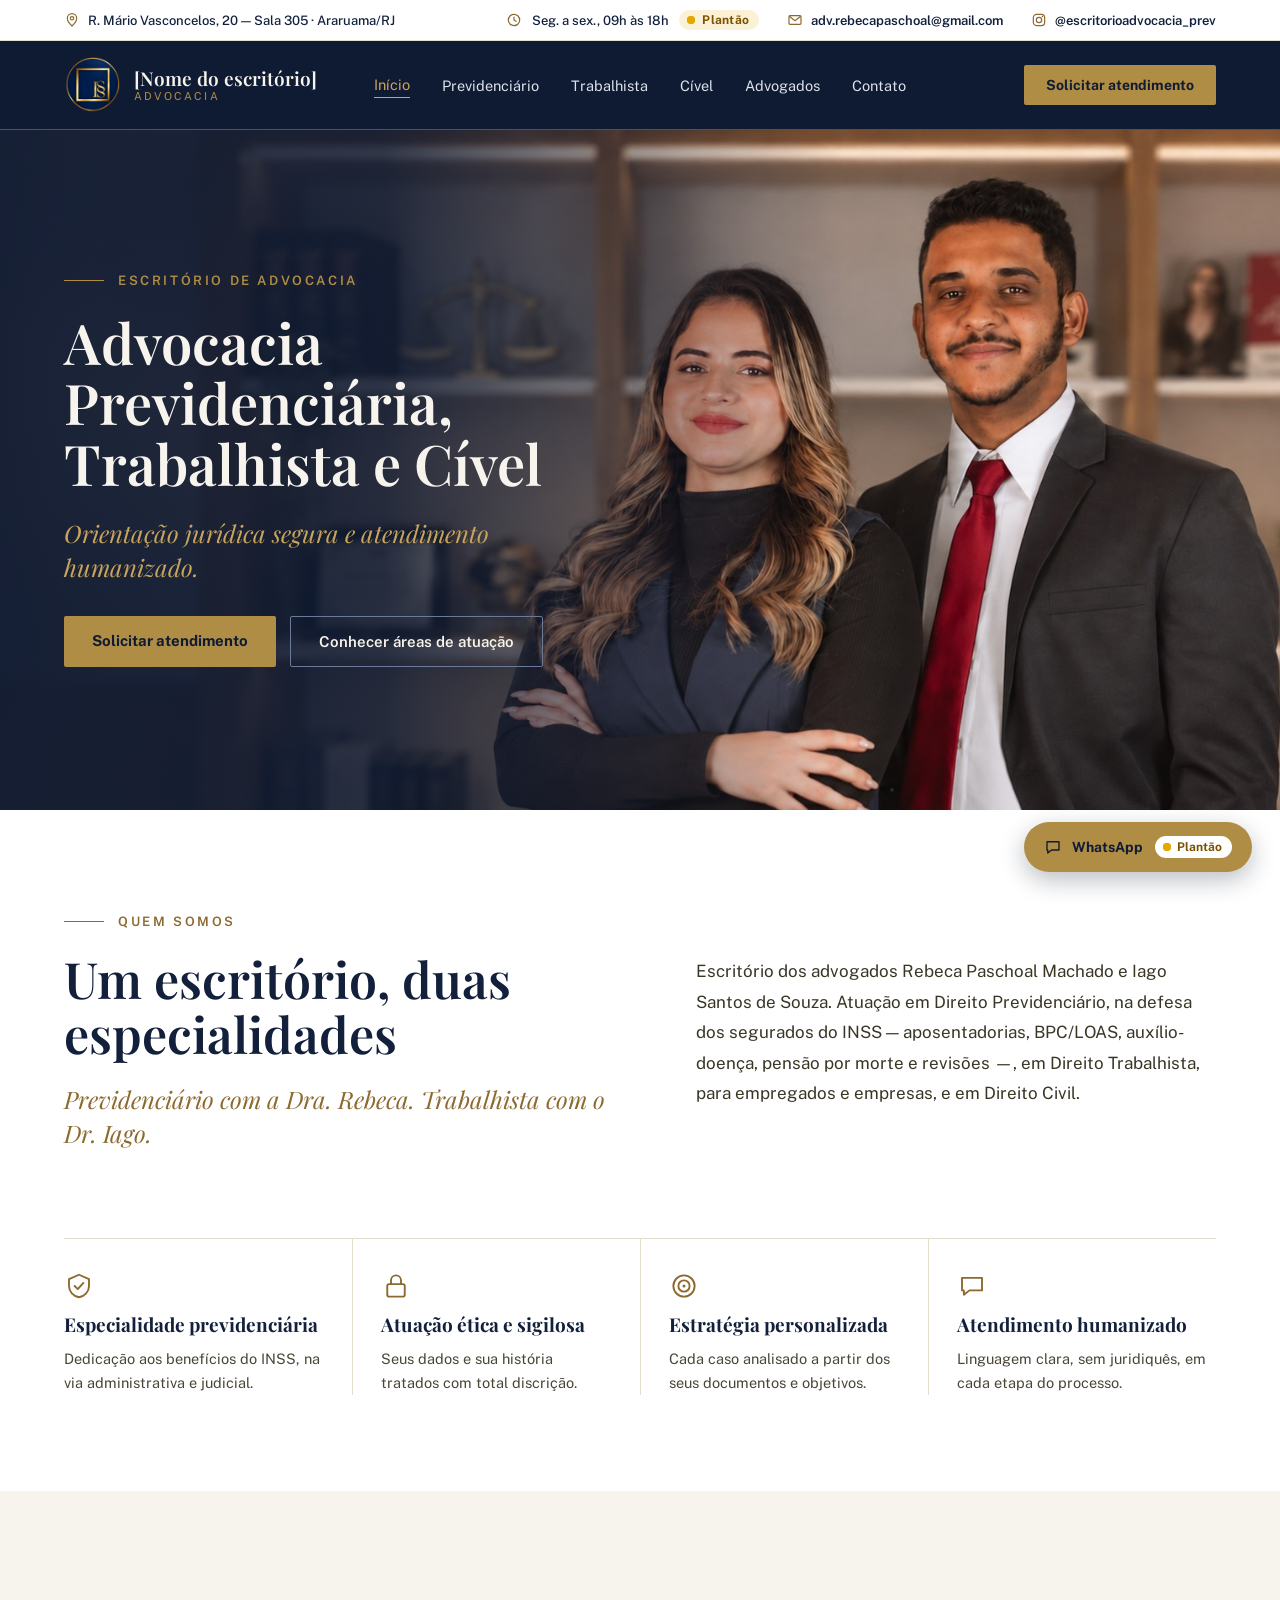
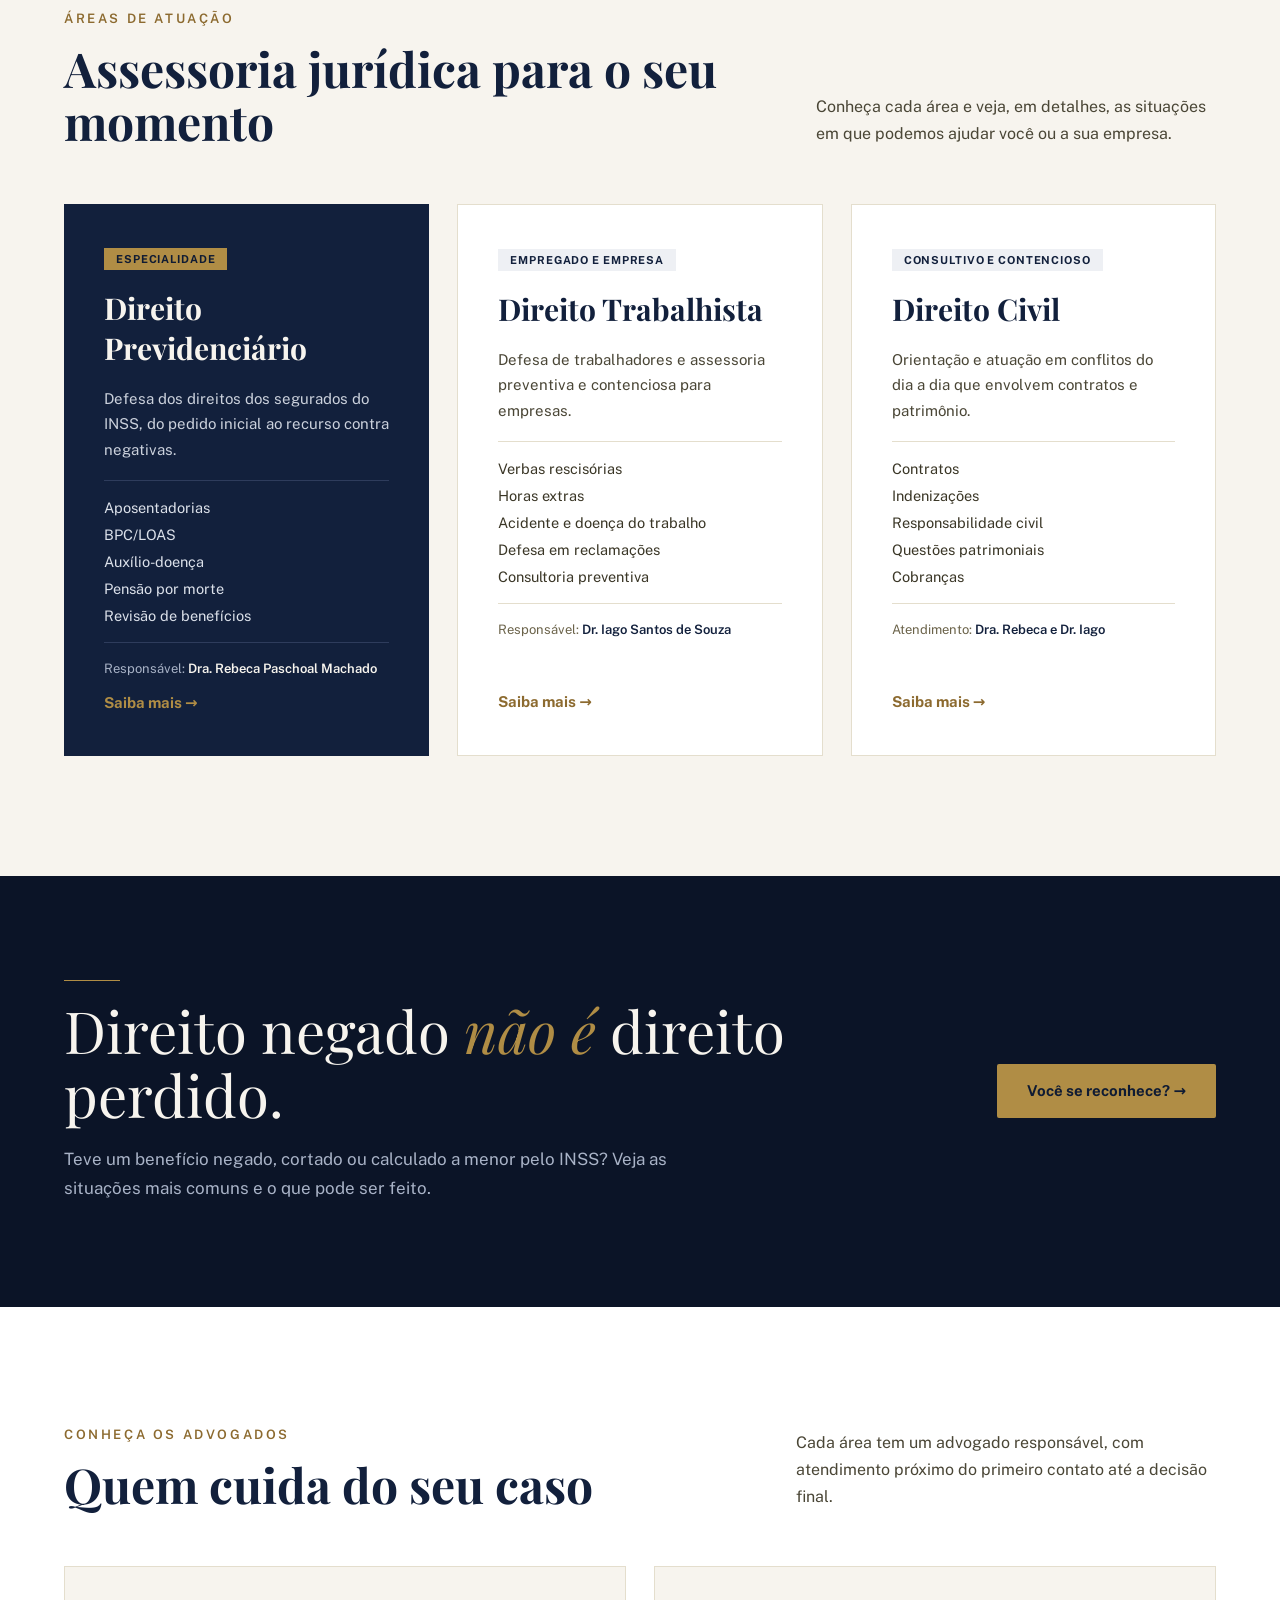
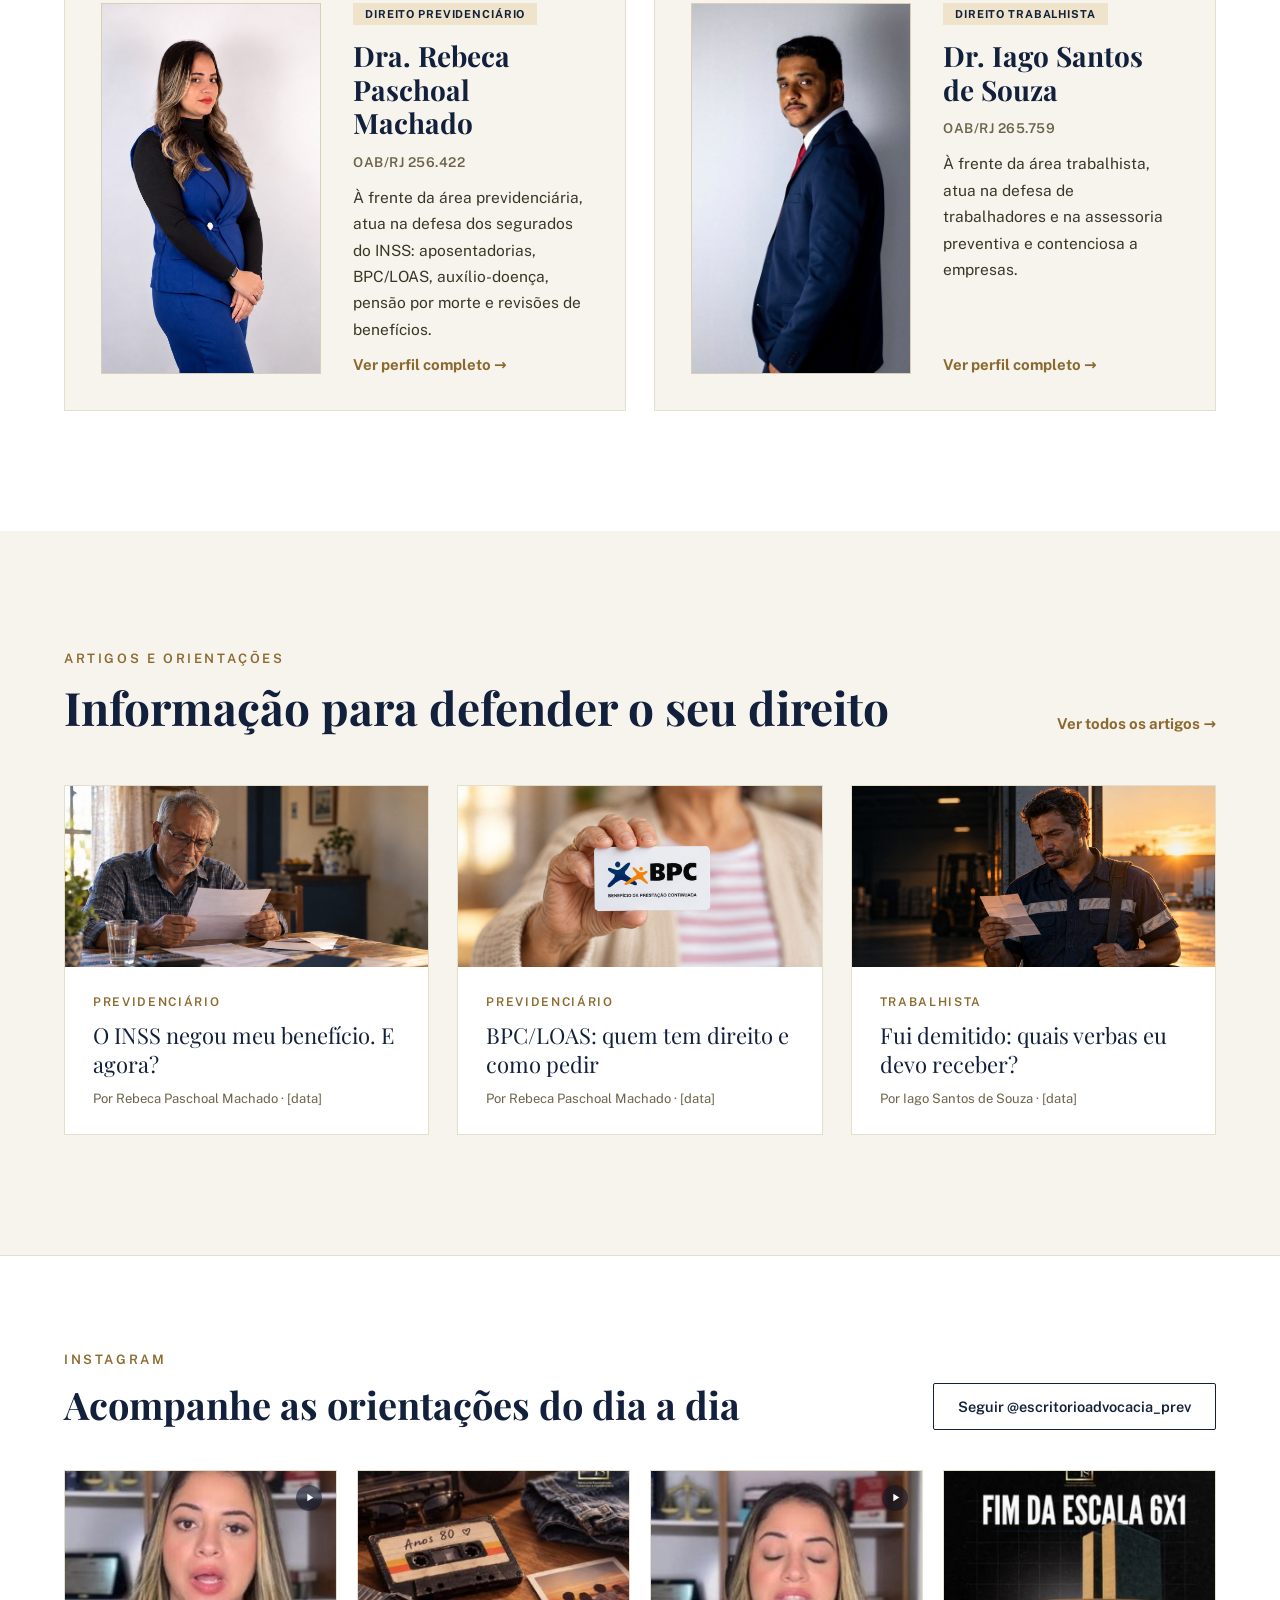
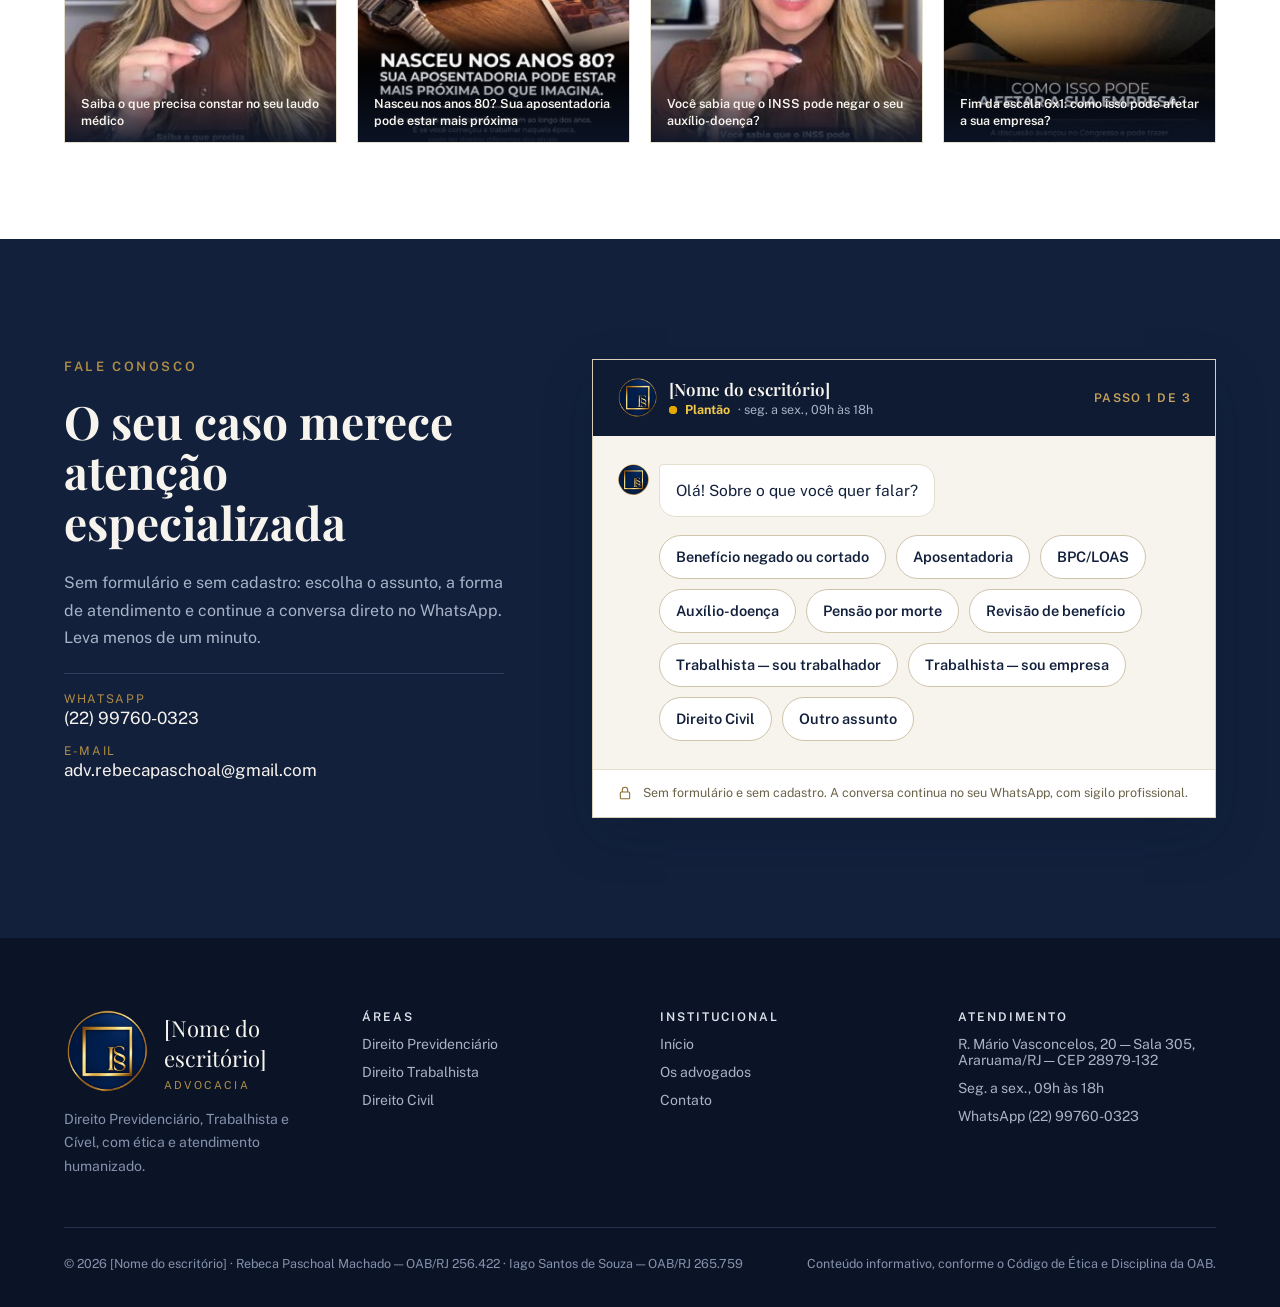
==== commit 56af8bf4: "Adiciona imagens aos cards de artigos" ====
--- a/index.html
+++ b/index.html
@@ -10,8 +10,8 @@
 <body>
 <div style="width: 100%; min-height: 100vh; display: flex; flex-direction: column; background: #F7F4EE;">
 
-  <div style="position: sticky; top: 0; z-index: 50; width: 100%; display: flex; flex-direction: column;">
-    <div style="width: 100%; padding: 10px 64px; background: #FFFFFF; color: #12203C; font-size: 13px; font-weight: 500; border-bottom: 1px solid #E4DECD;">
+  <div class="site-top" style="position: sticky; top: 0; z-index: 50; width: 100%; display: flex; flex-direction: column;">
+    <div class="topbar" style="width: 100%; padding: 10px 64px; background: #FFFFFF; color: #12203C; font-size: 13px; font-weight: 500; border-bottom: 1px solid #E4DECD;">
     <div style="width: 100%; max-width: 1280px; margin: 0 auto; display: flex; justify-content: space-between; align-items: center; gap: 24px;">
       <a class="nav-link" href="contato.html#localizacao" title="Ver localização do escritório" style="display: flex; align-items: center; gap: 8px; color: #12203C;">
         <svg width="16" height="16" viewBox="0 0 24 24" fill="none" xmlns="http://www.w3.org/2000/svg" aria-hidden="true"><path d="M12 21s-7-6.2-7-11.5A7 7 0 0 1 19 9.5C19 14.8 12 21 12 21z" stroke="#8C6A2F" stroke-width="1.8" stroke-linejoin="round"></path><circle cx="12" cy="9.5" r="2.5" stroke="#8C6A2F" stroke-width="1.8"></circle></svg>
@@ -34,8 +34,8 @@
       </span>
     </div>
     </div>
-    <header style="width: 100%; padding: 16px 64px; background: #0F1B33; border-bottom: 1px solid #5E5234;">
-      <div style="width: 100%; max-width: 1280px; margin: 0 auto; display: grid; grid-template-columns: minmax(0, 1fr) auto minmax(0, 1fr); align-items: center; gap: 32px;">
+    <header class="site-header" style="width: 100%; padding: 16px 64px; background: #0F1B33; border-bottom: 1px solid #5E5234;">
+      <div class="header-inner" style="width: 100%; max-width: 1280px; margin: 0 auto; display: grid; grid-template-columns: minmax(0, 1fr) auto minmax(0, 1fr); align-items: center; gap: 32px;">
       <a href="index.html" style="justify-self: start; display: flex; align-items: center; gap: 14px;">
         <img src="assets/logo.png" alt="Logotipo do escritório" width="56" height="56" style="width: 56px; height: 56px; display: block;">
         <span style="display: flex; flex-direction: column; line-height: 1.15;">
@@ -43,21 +43,23 @@
           <span style="font-size: 11px; letter-spacing: 0.2em; text-transform: uppercase; color: #B08D45;">Advocacia</span>
         </span>
       </a>
-      <nav style="display: flex; justify-content: center; align-items: center; gap: 32px;">
+      <nav id="menu-principal" class="main-nav" style="display: flex; justify-content: center; align-items: center; gap: 32px;">
         <a class="nav-link" href="index.html" style="font-size: 14.5px; color: #C9A45C; padding: 4px 0; border-bottom: 1px solid #C9A45C;">Início</a>
         <a class="nav-link" href="previdenciario.html" style="font-size: 14.5px; color: #DCE1EA;">Previdenciário</a>
         <a class="nav-link" href="trabalhista.html" style="font-size: 14.5px; color: #DCE1EA;">Trabalhista</a>
         <a class="nav-link" href="civel.html" style="font-size: 14.5px; color: #DCE1EA;">Cível</a>
         <a class="nav-link" href="sobre.html" style="font-size: 14.5px; color: #DCE1EA;">Advogados</a>
         <a class="nav-link" href="contato.html" style="font-size: 14.5px; color: #DCE1EA;">Contato</a>
+        <a class="btn-gold nav-cta" href="contato.html">Solicitar atendimento</a>
       </nav>
-      <a class="btn-gold" href="contato.html" style="justify-self: end; padding: 12px 22px; background: #B08D45; color: #0F1B33; font-size: 14px; font-weight: 700; border-radius: 2px;">Solicitar atendimento</a>
+      <a class="btn-gold header-cta" href="contato.html" style="justify-self: end; padding: 12px 22px; background: #B08D45; color: #0F1B33; font-size: 14px; font-weight: 700; border-radius: 2px;">Solicitar atendimento</a>
+      <button class="nav-toggle" type="button" aria-label="Abrir menu" aria-expanded="false" aria-controls="menu-principal"><span></span><span></span><span></span></button>
       </div>
     </header>
   </div>
 
-  <section id="arte" style="position: relative; width: 100%; height: clamp(680px, 35vw, 900px); padding: 0 64px; background: #12203C; overflow: hidden; display: flex; align-items: center;">
-    <img src="assets/hero-home.jpg" alt="Dra. Rebeca Paschoal Machado e Dr. Iago Santos de Souza no escritório" style="position: absolute; top: 0; left: 0; width: 100%; height: 100%; object-fit: cover; object-position: 75% center; display: block;">
+  <section id="arte" class="hero" style="position: relative; width: 100%; height: clamp(680px, 35vw, calc(100vh - 130px)); padding: 0 64px; background: #12203C; overflow: hidden; display: flex; align-items: center;">
+    <img src="assets/hero-home.jpg" alt="Dra. Rebeca Paschoal Machado e Dr. Iago Santos de Souza no escritório" style="position: absolute; top: 0; left: 0; width: 100%; height: 100%; object-fit: cover; object-position: 75% 5%; display: block;">
     <div style="position: absolute; top: 0; left: 0; width: 100%; height: 100%; background: linear-gradient(90deg, rgba(15,27,51,0.94) 0%, rgba(15,27,51,0.86) 30%, rgba(15,27,51,0.35) 52%, rgba(15,27,51,0) 66%);"></div>
     <div style="position: relative; width: 100%; max-width: 1280px; margin: 0 auto;">
       <div style="width: 560px; display: flex; flex-direction: column; gap: 24px;">
@@ -206,24 +208,24 @@
         <a class="more" href="#artigos" style="font-size: 15px; font-weight: 700; color: #8C6A2F;">Ver todos os artigos →</a>
       </div>
       <div style="display: grid; grid-template-columns: repeat(3, minmax(0, 1fr)); gap: 28px;">
-        <a href="#artigos" style="display: flex; flex-direction: column; background: #FFFFFF; border: 1px solid #E4DECD;">
-          <span style="height: 200px; background: #EEE8DA; display: flex; align-items: center; justify-content: center; color: #6B634A; font-size: 13px;">[Imagem do artigo]</span>
+        <a href="previdenciario.html#situacoes" style="display: flex; flex-direction: column; background: #FFFFFF; border: 1px solid #E4DECD;">
+          <span style="position: relative; display: block; aspect-ratio: 2 / 1; overflow: hidden; background: #EEE8DA;"><img src="assets/artigo-inss-negou.jpg" alt="Senhor lendo, preocupado, a carta de resposta do INSS à mesa de casa" loading="lazy" width="1200" height="600" style="position: absolute; top: 0; left: 0; width: 100%; height: 100%; object-fit: cover; object-position: 30% 40%; display: block;"></span>
           <span style="padding: 28px; display: flex; flex-direction: column; gap: 12px;">
             <span style="font-size: 12px; letter-spacing: 0.14em; text-transform: uppercase; color: #8C6A2F; font-weight: 600;">Previdenciário</span>
             <span style="font-family: 'Playfair Display', serif; font-size: 22px; line-height: 1.3; color: #12203C;">O INSS negou meu benefício. E agora?</span>
             <span style="font-size: 13px; color: #6B634A;">Por Rebeca Paschoal Machado · [data]</span>
           </span>
         </a>
-        <a href="#artigos" style="display: flex; flex-direction: column; background: #FFFFFF; border: 1px solid #E4DECD;">
-          <span style="height: 200px; background: #EEE8DA; display: flex; align-items: center; justify-content: center; color: #6B634A; font-size: 13px;">[Imagem do artigo]</span>
+        <a href="previdenciario.html" style="display: flex; flex-direction: column; background: #FFFFFF; border: 1px solid #E4DECD;">
+          <span style="position: relative; display: block; aspect-ratio: 2 / 1; overflow: hidden; background: #EEE8DA;"><img src="assets/artigo-bpc.jpg" alt="Senhora segurando o cartão do BPC — Benefício de Prestação Continuada" loading="lazy" width="1200" height="600" style="position: absolute; top: 0; left: 0; width: 100%; height: 100%; object-fit: cover; object-position: 50% 50%; display: block;"></span>
           <span style="padding: 28px; display: flex; flex-direction: column; gap: 12px;">
             <span style="font-size: 12px; letter-spacing: 0.14em; text-transform: uppercase; color: #8C6A2F; font-weight: 600;">Previdenciário</span>
             <span style="font-family: 'Playfair Display', serif; font-size: 22px; line-height: 1.3; color: #12203C;">BPC/LOAS: quem tem direito e como pedir</span>
             <span style="font-size: 13px; color: #6B634A;">Por Rebeca Paschoal Machado · [data]</span>
           </span>
         </a>
-        <a href="#artigos" style="display: flex; flex-direction: column; background: #FFFFFF; border: 1px solid #E4DECD;">
-          <span style="height: 200px; background: #EEE8DA; display: flex; align-items: center; justify-content: center; color: #6B634A; font-size: 13px;">[Imagem do artigo]</span>
+        <a href="trabalhista.html#trabalhador" style="display: flex; flex-direction: column; background: #FFFFFF; border: 1px solid #E4DECD;">
+          <span style="position: relative; display: block; aspect-ratio: 2 / 1; overflow: hidden; background: #EEE8DA;"><img src="assets/artigo-demissao.jpg" alt="Trabalhador de uniforme lendo o comunicado de demissão na saída do galpão" loading="lazy" width="1200" height="600" style="position: absolute; top: 0; left: 0; width: 100%; height: 100%; object-fit: cover; object-position: 60% 30%; display: block;"></span>
           <span style="padding: 28px; display: flex; flex-direction: column; gap: 12px;">
             <span style="font-size: 12px; letter-spacing: 0.14em; text-transform: uppercase; color: #8C6A2F; font-weight: 600;">Trabalhista</span>
             <span style="font-family: 'Playfair Display', serif; font-size: 22px; line-height: 1.3; color: #12203C;">Fui demitido: quais verbas eu devo receber?</span>
--- a/css/style.css
+++ b/css/style.css
@@ -15,3 +15,185 @@
 @keyframes statusPulse{ 0%{ transform:scale(1); opacity:.75; } 75%,100%{ transform:scale(2.8); opacity:0; } }
 .status-ring{ animation:statusPulse 1.8s ease-out infinite; }
 @media (prefers-reduced-motion: reduce){ .status-ring{ animation:none; opacity:0; } }
+
+/* ==========================================================================
+   RESPONSIVO
+   O layout base usa estilos inline (vindos do design original). As regras
+   abaixo usam !important para sobrepor esses estilos em telas menores.
+   Pontos de quebra: 1180px (tablet/notebook pequeno), 900px (tablet em pé
+   e celulares grandes) e 600px (celulares).
+   ========================================================================== */
+
+/* Elementos que só existem no menu mobile */
+.nav-toggle{ display:none; }
+.main-nav .nav-cta{ display:none; }
+
+/* ---------- até 1180px: menu vira "hambúrguer" ---------- */
+@media (max-width: 1180px){
+  .topbar a[href^="mailto:"],
+  .topbar a[href*="instagram.com"]{ display:none !important; }
+
+  /* Colunas fixas largas ficam mais flexíveis */
+  [style*="flex: 0 0 520px"]{ flex:0 1 440px !important; }
+  [style*="flex: 0 0 440px"]{ flex:0 1 360px !important; }
+  [style*="gap: 88px"]{ gap:48px !important; }
+  .hero > a.hero-name{ display:none !important; }
+
+  .site-header{ position:relative; }
+  .header-inner{ grid-template-columns:minmax(0, 1fr) auto auto !important; gap:16px !important; }
+  .main-nav{ display:none !important; }
+
+  .nav-toggle{
+    display:inline-flex; flex-direction:column; justify-content:center; align-items:center; gap:5px;
+    width:44px; height:44px; padding:0; background:transparent; cursor:pointer;
+    border:1px solid #3A4868; border-radius:2px;
+  }
+  .nav-toggle span{ display:block; width:20px; height:2px; background:#F7F4EE; transition:transform .2s ease, opacity .2s ease; }
+  .nav-open .nav-toggle span:nth-child(1){ transform:translateY(7px) rotate(45deg); }
+  .nav-open .nav-toggle span:nth-child(2){ opacity:0; }
+  .nav-open .nav-toggle span:nth-child(3){ transform:translateY(-7px) rotate(-45deg); }
+
+  .site-header.nav-open .main-nav{
+    display:flex !important; flex-direction:column; align-items:stretch !important; gap:0 !important;
+    position:absolute; top:100%; left:0; right:0; z-index:70;
+    padding:8px 24px 24px; background:#0F1B33; border-bottom:1px solid #5E5234;
+    box-shadow:0 18px 32px rgba(11,20,39,0.35);
+    max-height:calc(100vh - 80px); overflow-y:auto;
+  }
+  .site-header.nav-open .main-nav a.nav-link{
+    display:block; padding:15px 0 !important; font-size:17px !important;
+    border-bottom:1px solid #22304D !important;
+  }
+  .site-header.nav-open .main-nav .nav-cta{
+    display:block; margin-top:20px; padding:15px 22px; text-align:center;
+    background:#B08D45; color:#0F1B33; font-size:15px; font-weight:700; border-radius:2px;
+  }
+}
+
+/* ---------- até 900px: tudo em uma coluna ---------- */
+@media (max-width: 900px){
+  section[id]{ scroll-margin-top:84px; }
+
+  /* Faixa superior rola junto com a página; só o cabeçalho fica fixo */
+  .site-top{ display:contents !important; }
+  .site-header{ position:sticky !important; top:0; z-index:50; padding:12px 24px !important; }
+  .topbar{ padding:8px 24px !important; }
+  .topbar > div{ justify-content:center !important; }
+  .topbar a[href*="localizacao"]{ display:none !important; }
+  .header-inner img{ width:44px !important; height:44px !important; }
+
+  /* Espaçamento lateral e vertical das seções */
+  section[style*="64px"], footer[style*="64px"]{ padding-left:24px !important; padding-right:24px !important; }
+  section[style*="padding: 120px"], section[style*="padding: 112px"],
+  section[style*="padding: 104px"], section[style*="padding: 96px"]{ padding-top:72px !important; padding-bottom:72px !important; }
+  section[style*="padding: 64px;"]{ padding-top:48px !important; padding-bottom:48px !important; }
+  footer[style*="padding: 72px"]{ padding-top:56px !important; }
+
+  /* Linhas com colunas lado a lado passam a empilhar */
+  [style*="max-width: 1280px"][style*="display: flex"]:not([style*="flex-direction: column"]):not(.topbar > div),
+  [style*="display: flex"][style*="justify-content: space-between"][style*="gap: 64px"],
+  [style*="display: flex"][style*="justify-content: space-between"][style*="gap: 40px"],
+  [style*="display: flex"][style*="justify-content: space-between"][style*="padding-top: 28px"],
+  [style*="padding: 36px; background: #12203C"],
+  [style*="padding: 36px; background: #F7F4EE"]{
+    flex-direction:column !important; align-items:stretch !important; gap:32px !important;
+  }
+  [style*="max-width: 1280px"][style*="border-top: 0"]{ gap:0 !important; }
+  #iago > div{ flex-direction:column-reverse !important; }
+  [style*="flex: 0 0 4"], [style*="flex: 0 0 5"], [style*="flex: 0 0 220px"]{ flex:none !important; width:100% !important; }
+  [style*="flex: 0 0 520px"]{ padding-top:0 !important; }
+  [style*="max-width: 1280px"] a.btn-gold, [style*="max-width: 1280px"] a.btn-navy{ text-align:center; }
+  [style*="display: flex; gap: 14px"]{ flex-wrap:wrap !important; }
+
+  /* Grades */
+  [style*="grid-template-columns: repeat(2"],
+  [style*="grid-template-columns: repeat(3"]{ grid-template-columns:minmax(0, 1fr) !important; }
+  [style*="grid-template-columns: repeat(4"]{ grid-template-columns:repeat(2, minmax(0, 1fr)) !important; row-gap:32px !important; }
+  [style*="grid-template-columns: repeat(4"][style*="gap: 1px"]{ row-gap:1px !important; }
+  [style*="grid-template-columns: repeat(4"] > [style*="padding: 32px 28px 0"],
+  [style*="grid-template-columns: repeat(4"] > [style*="padding: 32px 0 0 28px"]{ padding:28px 20px 0 0 !important; border-left:0 !important; }
+  [style*="grid-template-columns: repeat(4"] > [style*="padding: 36px 32px"]{ border-left:0 !important; border-top:1px solid #E4DECD; }
+  [style*="grid-template-columns: repeat(4"] > [style*="padding: 36px 32px"]:nth-child(-n+2){ border-top:0; }
+  [style*="grid-template-columns: repeat(2"][style*="column-gap: 72px"] > div:nth-child(7){ border-bottom:0 !important; }
+
+  /* Tipografia */
+  [style*="font-size: 68px"], [style*="font-size: 64px"],
+  [style*="font-size: 58px"], [style*="font-size: 56px"]{ font-size:44px !important; }
+  [style*="font-size: 52px"], [style*="font-size: 50px"], [style*="font-size: 48px"],
+  [style*="font-size: 46px"], [style*="font-size: 44px"]{ font-size:36px !important; }
+  [style*="font-size: 42px"], [style*="font-size: 38px"], [style*="font-size: 34px"]{ font-size:30px !important; }
+  [style*="font-size: 30px"]{ font-size:24px !important; }
+
+  /* Topo (hero): foto em cima, texto embaixo */
+  section.hero[class]{ height:auto !important; display:block !important; padding:0 !important; }
+  .hero > img{ position:relative !important; height:clamp(240px, 58vw, 440px) !important; }
+  .hero > div[style*="position: absolute"],
+  .hero > span, .hero > a.hero-name{ display:none !important; }
+  .hero > div[style*="position: relative"]{ padding:36px 24px 56px; }
+  .hero > div > div[style*="width: 5"], .hero > div > div[style*="width: 6"]{ width:auto !important; max-width:640px; }
+
+  /* Cartões com foto (início) e fotos dos advogados (sobre) */
+  [style*="flex: 0 0 220px"]{ height:340px; }
+  [style*="flex: 0 0 420px"][style*="height: 520px"]{ max-width:420px; height:auto !important; aspect-ratio:420 / 520; }
+  [style*="flex: 0 0 420px"][style*="height: 520px"] > div{ width:calc(100% - 28px) !important; height:calc(100% - 28px) !important; }
+
+  /* Faixa "responsável pela área" */
+  [style*="padding: 28px 36px"]{ padding:24px !important; flex-wrap:wrap; column-gap:18px !important; row-gap:10px !important; }
+  [style*="padding: 28px 36px"] > span:nth-child(2){ flex:1 1 0; min-width:0; }
+  [style*="padding: 28px 36px"] > a.more{ margin-left:74px !important; }
+  [style*="padding: 28px 36px; border-left"]{ border-left:0 !important; border-top:1px solid #E4DECD; }
+
+  /* Cartões: menos respiro interno */
+  [style*="padding: 48px;"]{ padding:32px 24px !important; }
+  [style*="padding: 44px 40px"]{ padding:32px 24px !important; }
+  [style*="padding: 36px 32px"]{ padding:28px 24px !important; }
+  [style*="padding: 36px; background"]{ padding:24px !important; }
+
+  /* Perguntas frequentes */
+  [data-faq-panel]{ padding-right:0 !important; }
+  .faq-q{ font-size:19px !important; }
+
+  /* Mapa */
+  [style*="min-height: 460px"]{ min-height:340px !important; }
+}
+
+/* ---------- até 600px: celulares ---------- */
+@media (max-width: 600px){
+  section[style*="64px"], footer[style*="64px"]{ padding-left:20px !important; padding-right:20px !important; }
+  .site-header{ padding:10px 20px !important; }
+  .header-cta{ display:none !important; }
+  .header-inner a[href="index.html"] span span:first-child{ font-size:17px !important; }
+
+  [style*="grid-template-columns: repeat(4"]:not([style*="gap: 20px"]){ grid-template-columns:minmax(0, 1fr) !important; }
+  [style*="grid-template-columns: repeat(4"] > [style*="padding: 36px 32px"]:nth-child(2){ border-top:1px solid #E4DECD; }
+  [style*="grid-template-columns: repeat(4"] > [style*="padding: 32px 28px 0"],
+  [style*="grid-template-columns: repeat(4"] > [style*="padding: 32px 0 0 28px"]{ padding:24px 0 0 !important; }
+
+  [style*="font-size: 68px"], [style*="font-size: 64px"],
+  [style*="font-size: 58px"], [style*="font-size: 56px"]{ font-size:36px !important; }
+  [style*="font-size: 52px"], [style*="font-size: 50px"], [style*="font-size: 48px"],
+  [style*="font-size: 46px"], [style*="font-size: 44px"]{ font-size:30px !important; }
+  [style*="font-size: 42px"], [style*="font-size: 38px"], [style*="font-size: 34px"],
+  [style*="font-size: 32px"]{ font-size:26px !important; }
+  [style*="font-size: 30px"]{ font-size:22px !important; }
+  p[style*="font-style: italic"][style*="font-size: 24px"]{ font-size:20px !important; }
+
+  .hero > div[style*="position: relative"]{ padding:28px 20px 48px; }
+  [style*="display: flex; gap: 14px"] > a{ flex:1 1 100%; text-align:center; }
+
+  [style*="flex: 0 0 220px"]{ height:300px; }
+  [style*="min-height: 460px"]{ min-height:380px !important; }
+  [style*="padding: 28px 36px"] > span:first-child{ flex-basis:56px !important; width:56px !important; height:56px !important; }
+  [style*="padding: 28px 36px"] > span:nth-child(2) > span:nth-child(2){ font-size:19px !important; }
+
+  /* Botão flutuante do WhatsApp */
+  a[style*="position: fixed"]{ right:16px !important; bottom:16px !important; padding:12px 16px !important; }
+}
+
+/* Widget "Fale conosco" em telas pequenas */
+@media (max-width: 600px){
+  .fc-head{ flex-wrap:wrap; padding:16px !important; row-gap:10px !important; }
+  .fc-status{ flex-wrap:wrap; column-gap:6px !important; }
+  .fc-body{ padding:22px 16px !important; }
+  .fc-body [style*="padding-left:42px"]{ padding-left:0 !important; }
+}
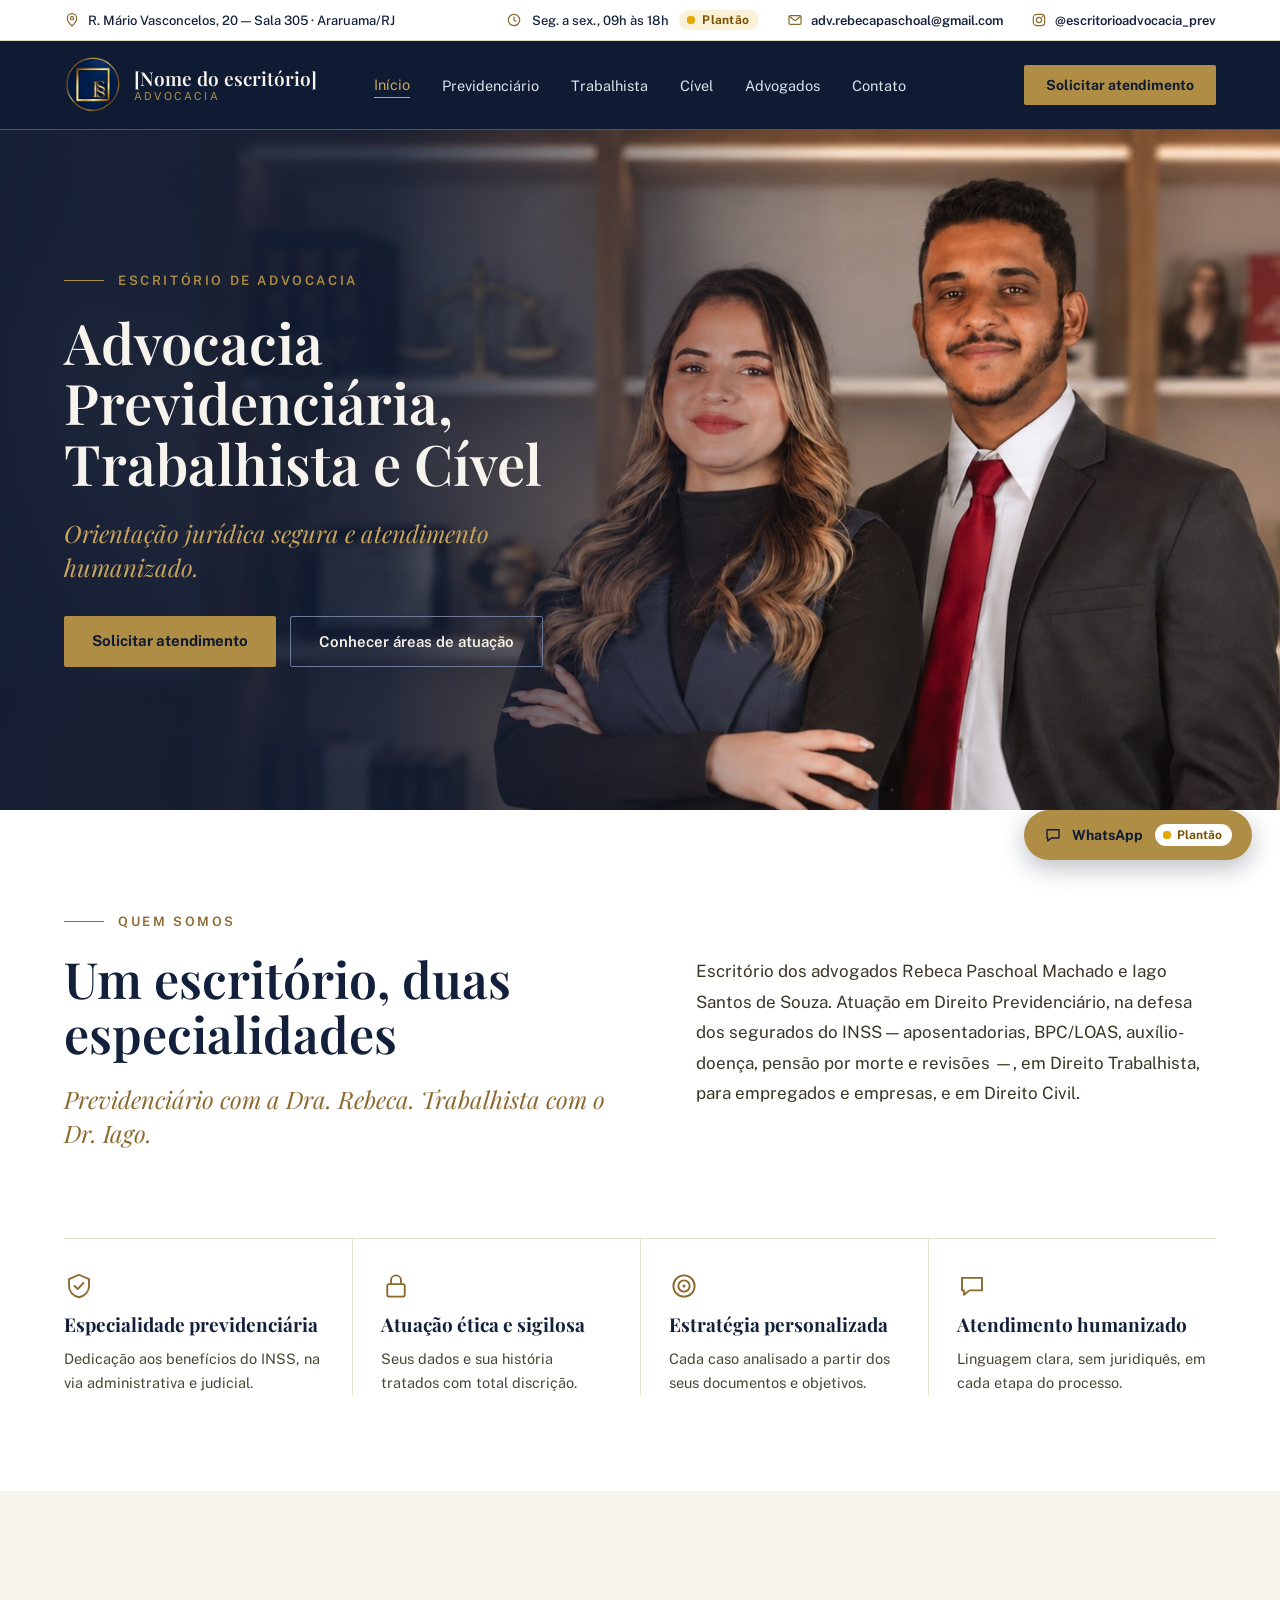
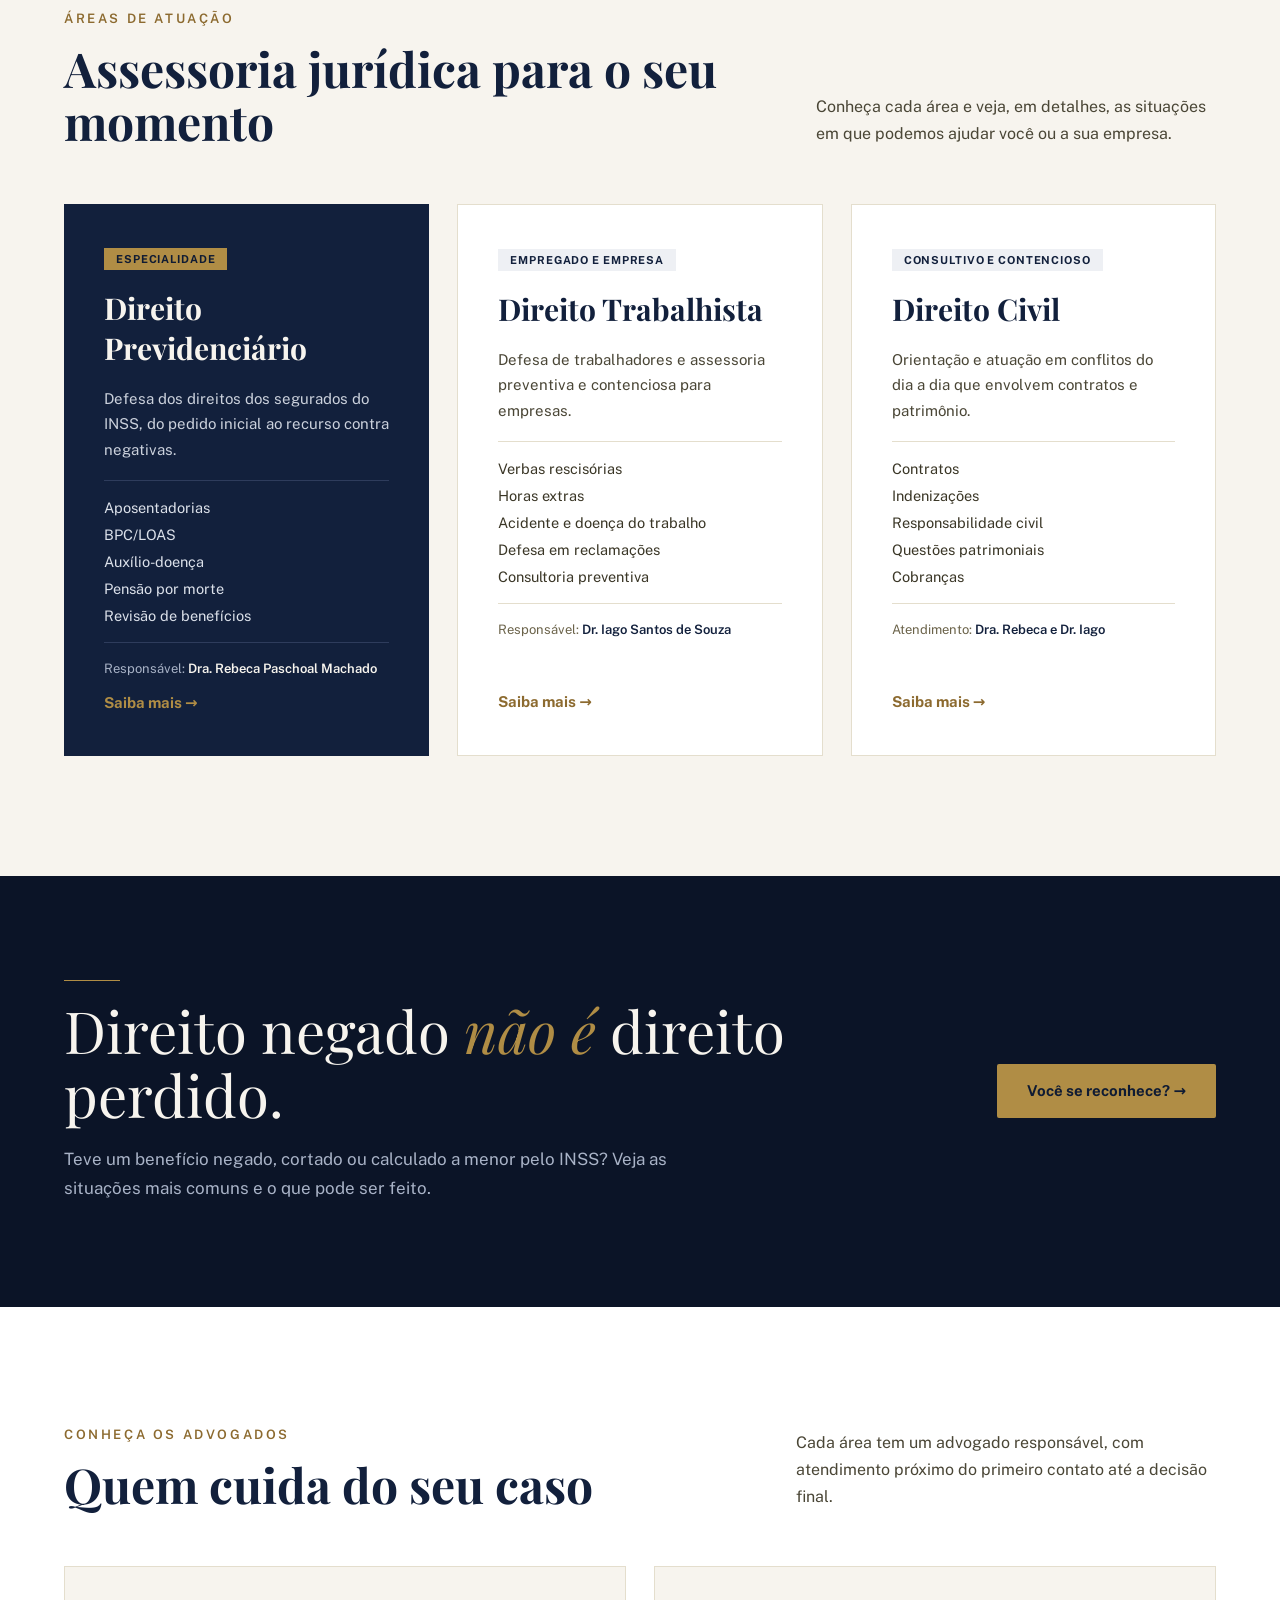
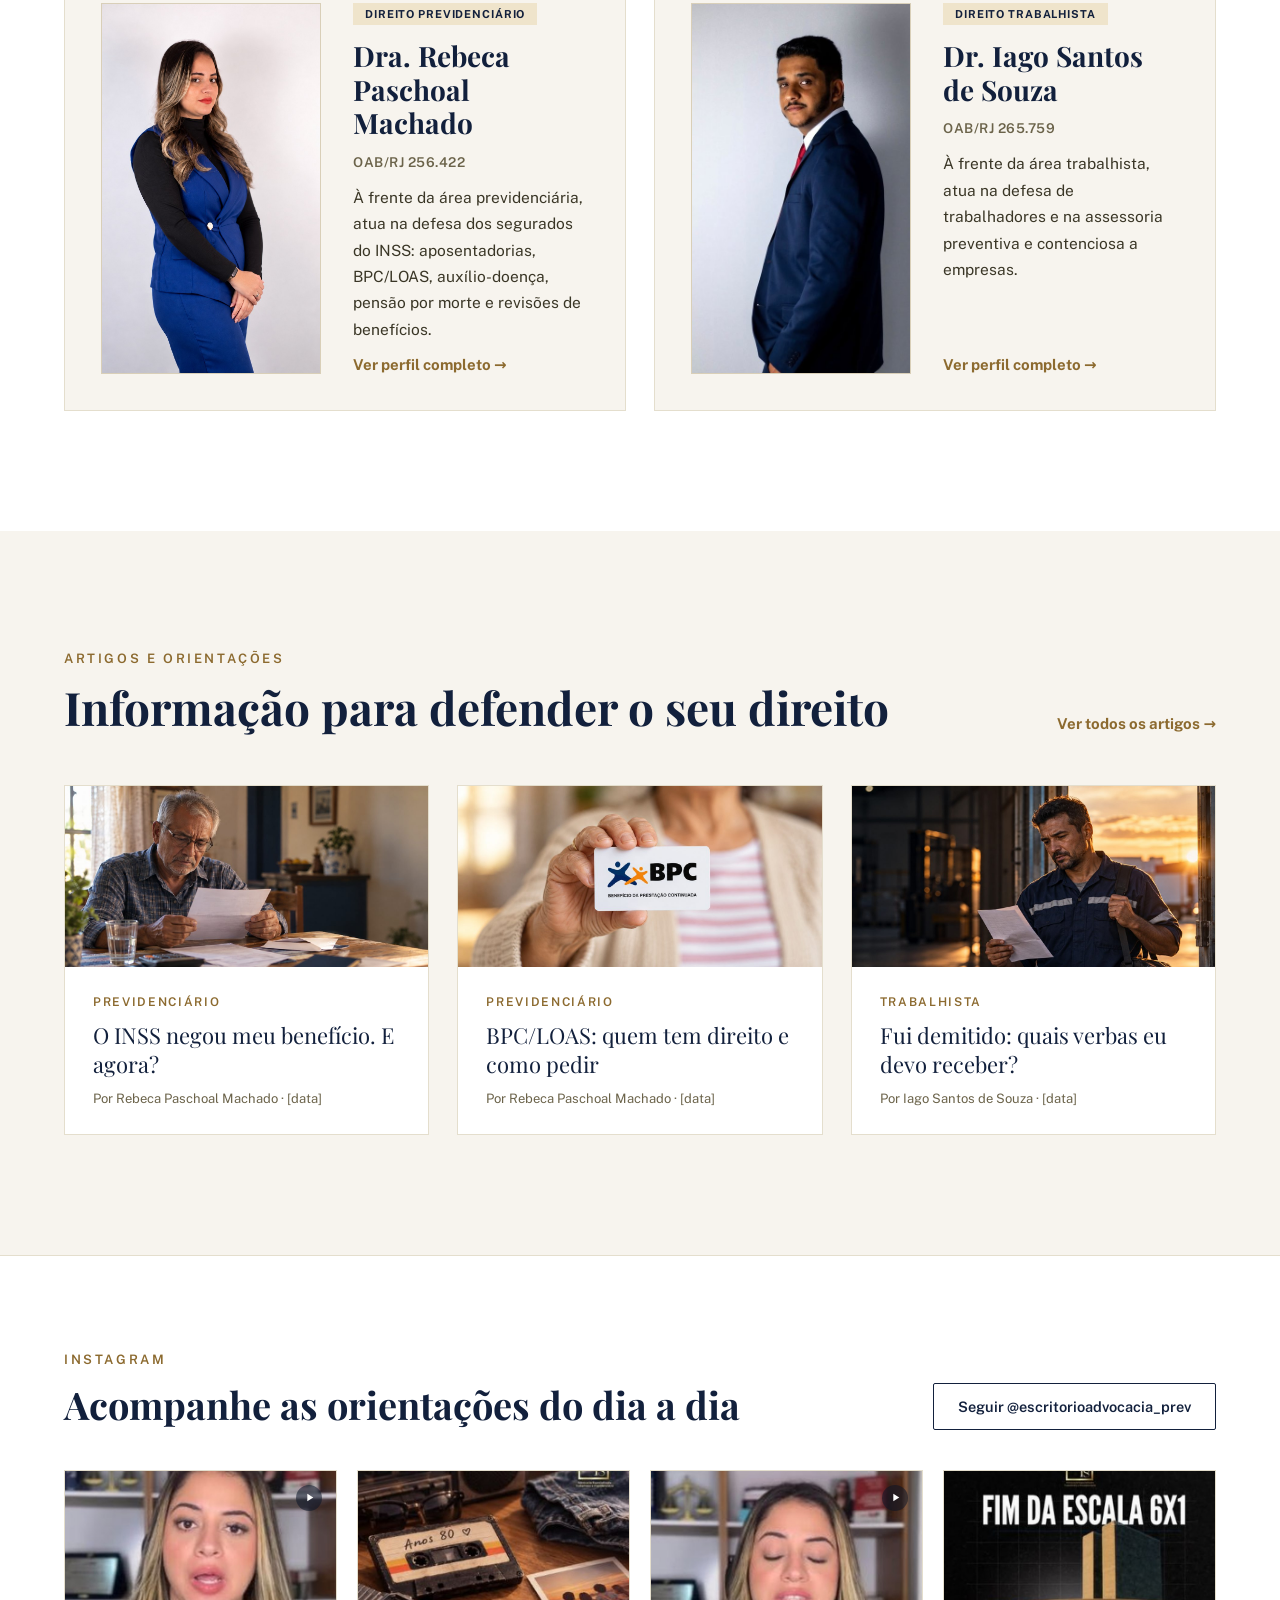
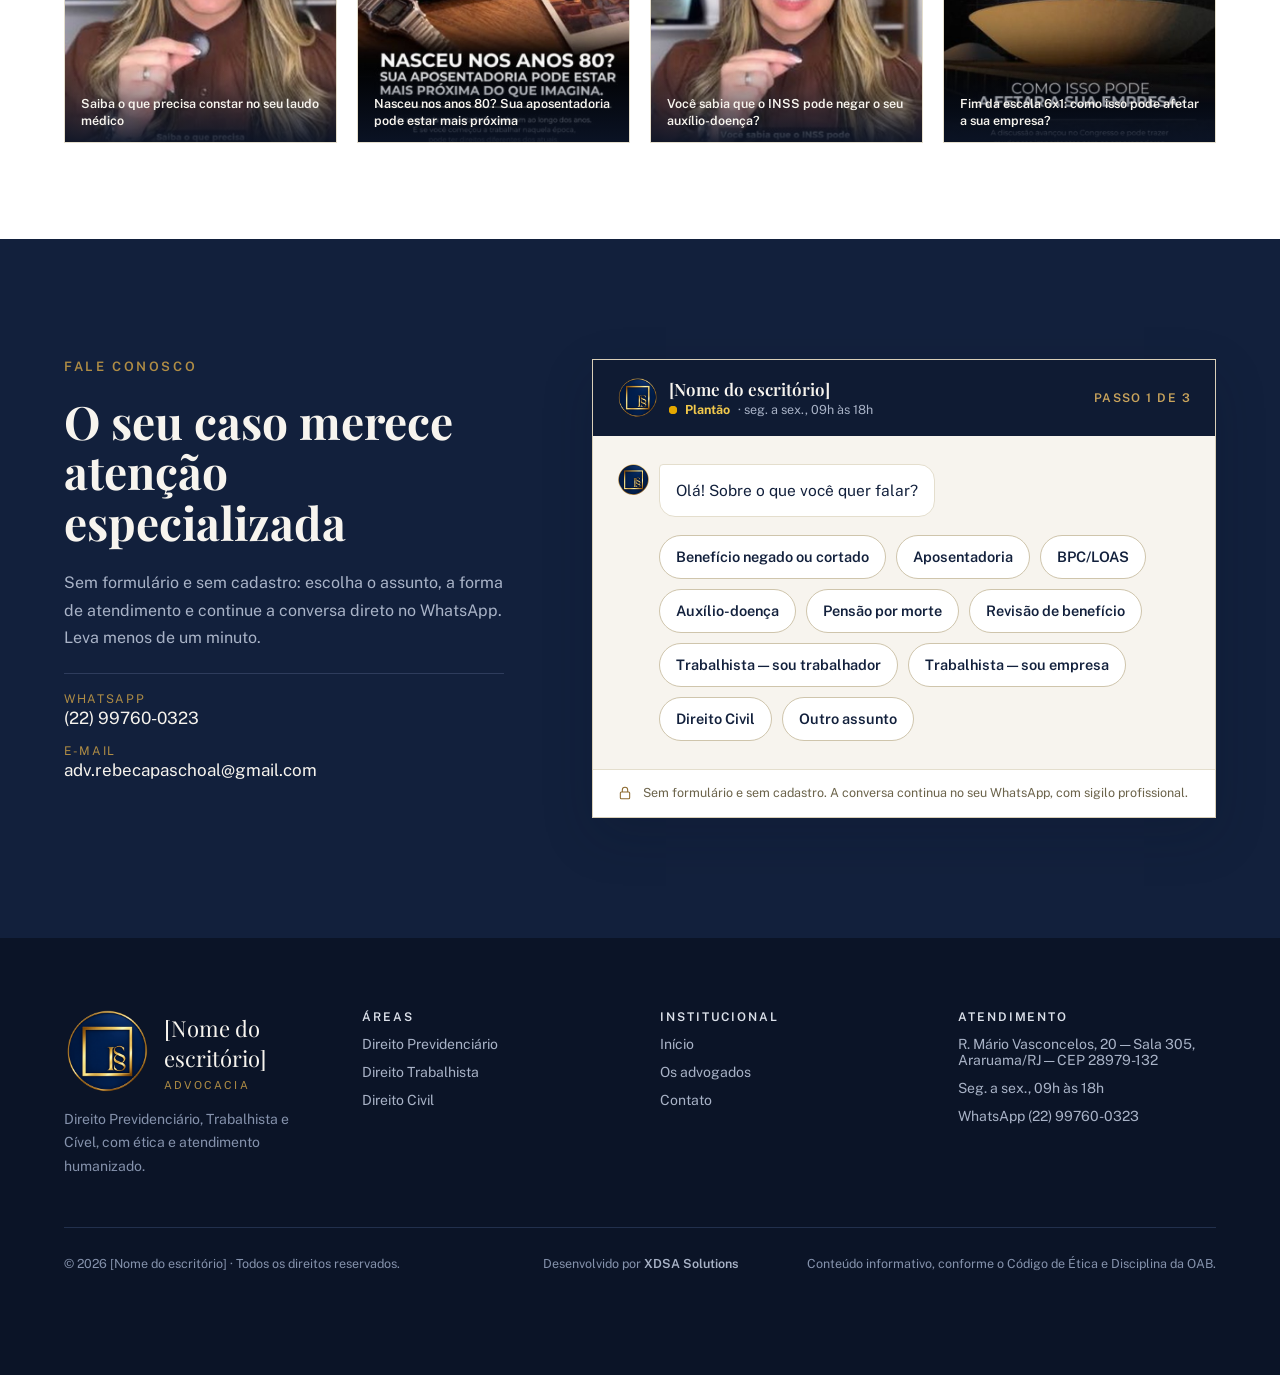
==== commit 67c8a695: "Rodapé: direitos reservados e crédito XDSA centralizado; botão WhatsApp mais alto" ====
--- a/index.html
+++ b/index.html
@@ -285,7 +285,7 @@
     </div>
   </section>
 
-  <footer style="width: 100%; padding: 72px 64px 36px; background: #0B1427;">
+  <footer style="width: 100%; padding: 72px 64px 104px; background: #0B1427;">
     <div style="width: 100%; max-width: 1280px; margin: 0 auto; display: flex; flex-direction: column; gap: 48px;">
       <div style="display: grid; grid-template-columns: repeat(4, minmax(0, 1fr)); gap: 40px;">
         <div style="display: flex; flex-direction: column; gap: 14px;">
@@ -317,14 +317,15 @@
           <a class="nav-link" href="https://wa.me/5522997600323?text=Ol%C3%A1%21%20Vim%20pelo%20site%20do%20escrit%C3%B3rio%20e%20gostaria%20de%20atendimento." target="_blank" rel="noopener" title="Falar pelo WhatsApp" style="font-size: 14px; color: #A9B3C7;">WhatsApp (22) 99760-0323</a>
         </div>
       </div>
-      <div style="display: flex; justify-content: space-between; gap: 24px; padding-top: 28px; border-top: 1px solid #22304D; font-size: 12.5px; color: #8592AC;">
-        <span>© 2026 [Nome do escritório] · Rebeca Paschoal Machado — OAB/RJ 256.422 · Iago Santos de Souza — OAB/RJ 265.759</span>
-        <span>Conteúdo informativo, conforme o Código de Ética e Disciplina da OAB.</span>
+      <div class="footer-bottom" style="display: grid; grid-template-columns: minmax(0, 1fr) auto minmax(0, 1fr); align-items: center; gap: 24px; padding-top: 28px; border-top: 1px solid #22304D; font-size: 12.5px; color: #8592AC;">
+        <span>© 2026 [Nome do escritório] · Todos os direitos reservados.</span>
+        <span style="text-align: center;">Desenvolvido por <a class="nav-link" href="https://xdsa.com.br" target="_blank" rel="noopener" style="color: #A9B3C7; font-weight: 600;">XDSA Solutions</a></span>
+        <span style="text-align: right;">Conteúdo informativo, conforme o Código de Ética e Disciplina da OAB.</span>
       </div>
     </div>
   </footer>
 
-  <a class="btn-gold js-status-aria" href="contato.html" aria-label="Falar pelo WhatsApp" style="position: fixed; right: 28px; bottom: 28px; z-index: 60; display: flex; align-items: center; gap: 10px; padding: 14px 20px; min-height: 48px; background: #B08D45; color: #0F1B33; font-size: 14px; font-weight: 700; border-radius: 28px; box-shadow: 0 8px 24px rgba(11,20,39,0.28);">
+  <a class="btn-gold js-status-aria" href="contato.html" aria-label="Falar pelo WhatsApp" style="position: fixed; right: 28px; bottom: 40px; z-index: 60; display: flex; align-items: center; gap: 10px; padding: 14px 20px; min-height: 48px; background: #B08D45; color: #0F1B33; font-size: 14px; font-weight: 700; border-radius: 28px; box-shadow: 0 8px 24px rgba(11,20,39,0.28);">
     <svg width="18" height="18" viewBox="0 0 24 24" fill="none" xmlns="http://www.w3.org/2000/svg" aria-hidden="true"><path d="M4 5h16v11H10l-5 4v-4H4z" stroke="#0F1B33" stroke-width="1.8" stroke-linejoin="round"></path></svg>
     WhatsApp
     <span style="display: inline-flex; align-items: center; gap: 6px; margin-left: 2px; padding: 4px 10px 4px 8px; border-radius: 12px; background: #FFFFFF; font-size: 12px; font-weight: 700;"><span style="position: relative; flex: 0 0 8px; width: 8px; height: 8px; display: inline-block;"><span class="status-ring js-status-dot" style="position: absolute; top: 0; left: 0; width: 8px; height: 8px; border-radius: 50%;"></span><span class="js-status-dot" style="position: absolute; top: 0; left: 0; width: 8px; height: 8px; border-radius: 50%;"></span></span><span class="js-status-label js-status-text-color"></span></span>
--- a/css/style.css
+++ b/css/style.css
@@ -155,6 +155,10 @@
 
   /* Mapa */
   [style*="min-height: 460px"]{ min-height:340px !important; }
+
+  /* Rodapé: linha final empilhada e centralizada */
+  .footer-bottom{ grid-template-columns:minmax(0, 1fr) !important; gap:10px !important; text-align:center; }
+  .footer-bottom > span{ text-align:center !important; }
 }
 
 /* ---------- até 600px: celulares ---------- */
@@ -187,7 +191,7 @@
   [style*="padding: 28px 36px"] > span:nth-child(2) > span:nth-child(2){ font-size:19px !important; }
 
   /* Botão flutuante do WhatsApp */
-  a[style*="position: fixed"]{ right:16px !important; bottom:16px !important; padding:12px 16px !important; }
+  a[style*="position: fixed"]{ right:16px !important; bottom:24px !important; padding:12px 16px !important; }
 }
 
 /* Widget "Fale conosco" em telas pequenas */
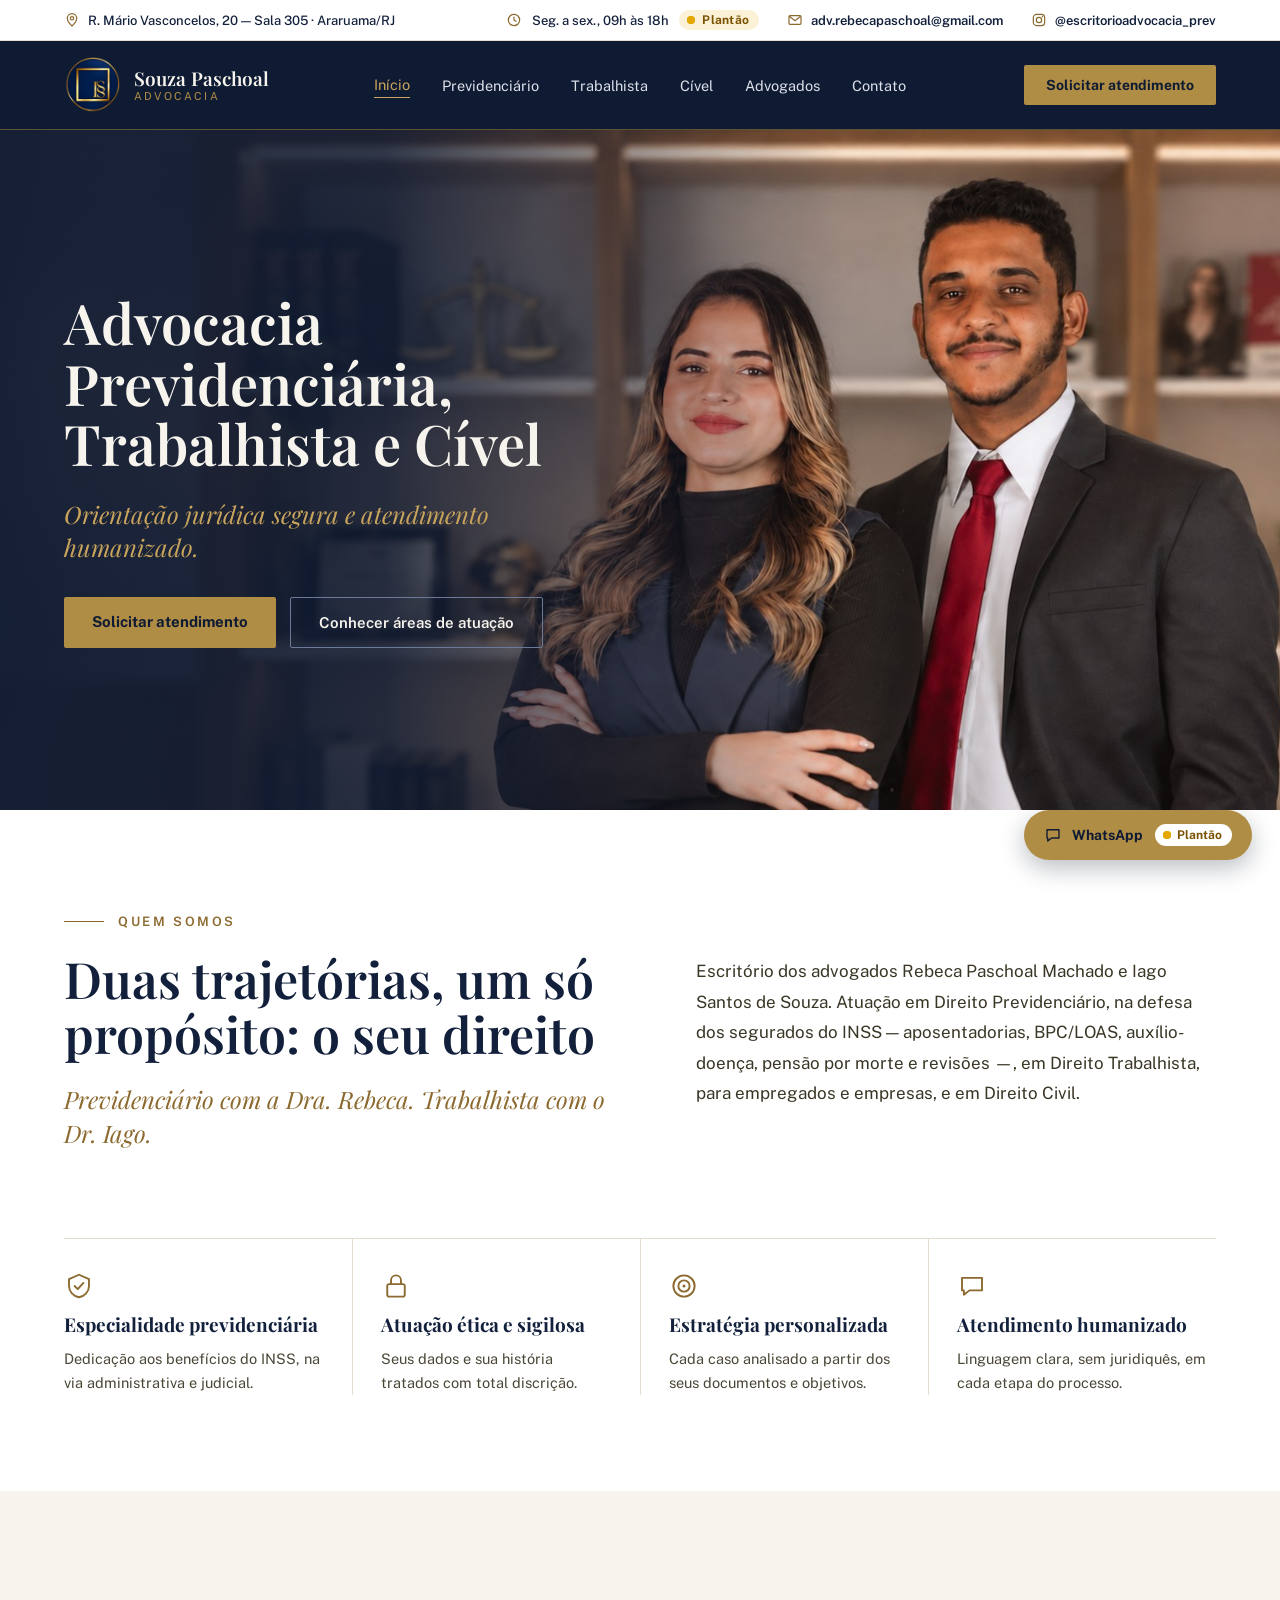
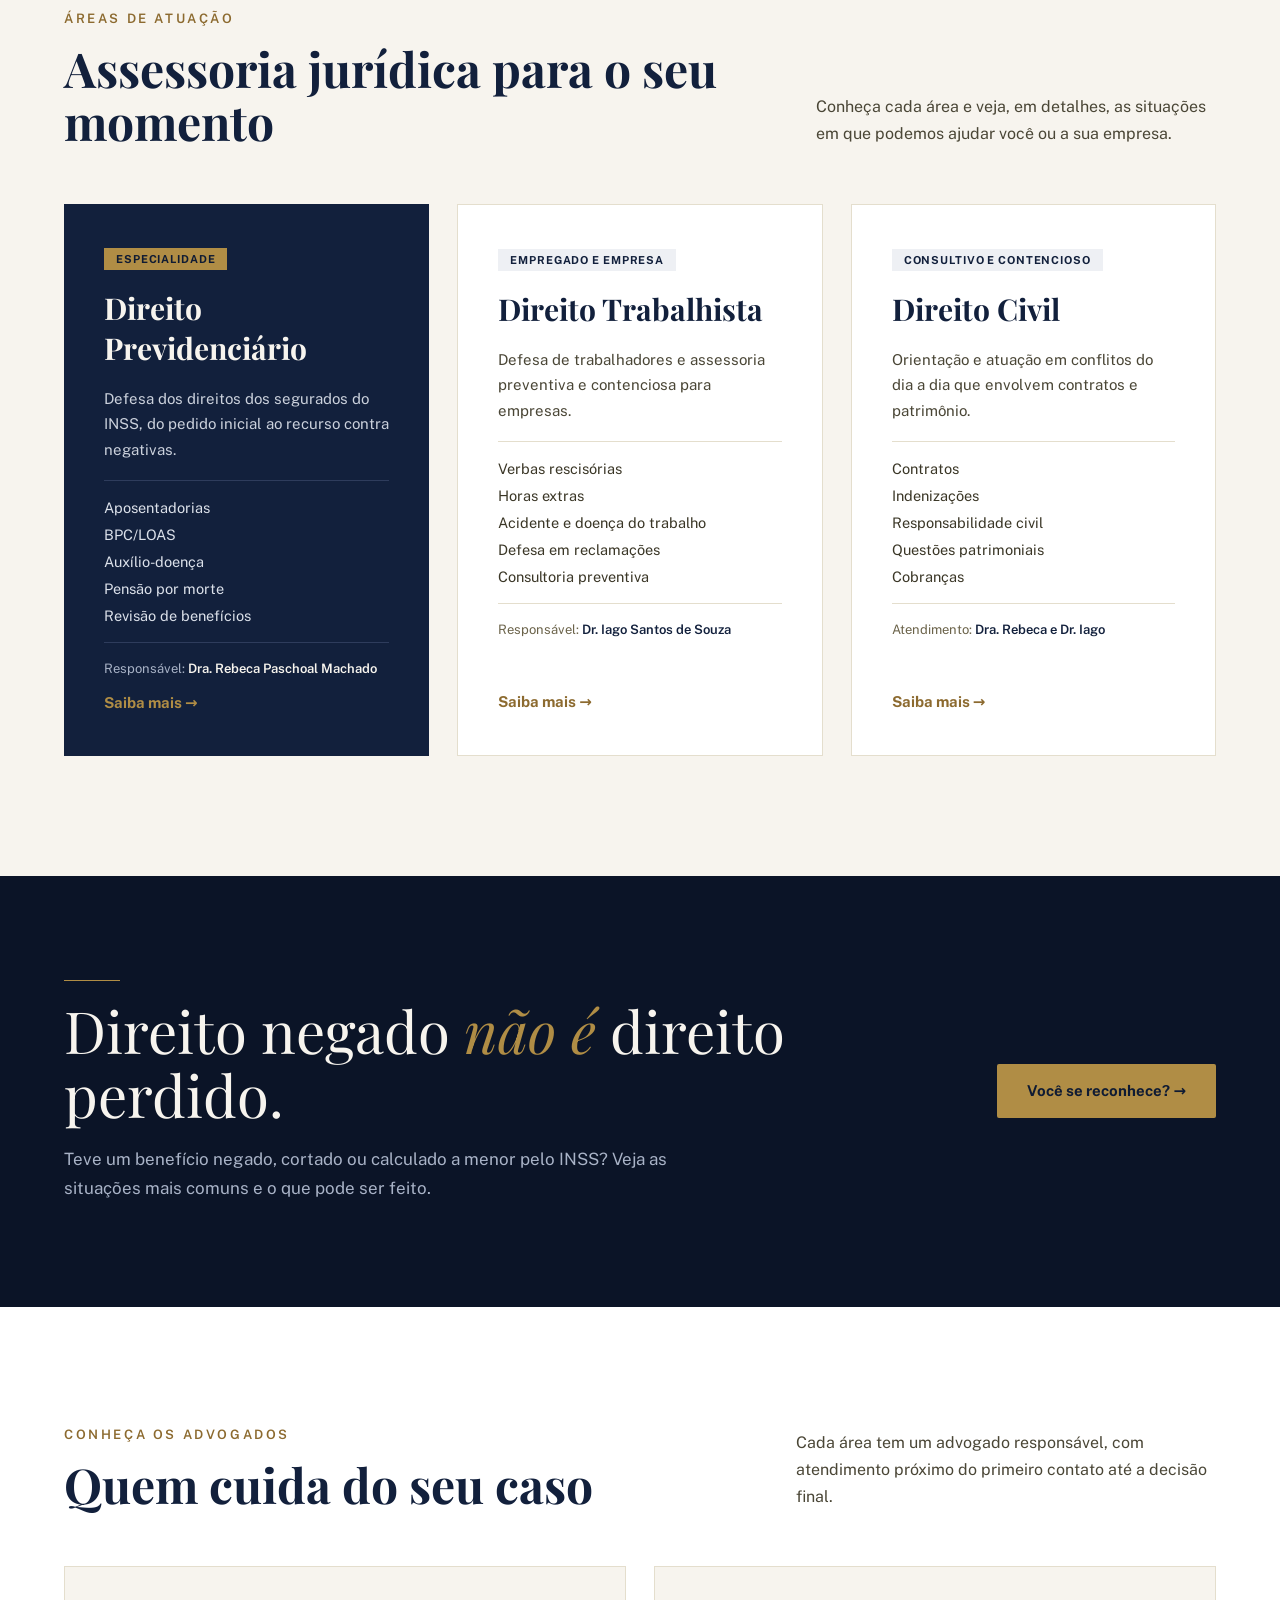
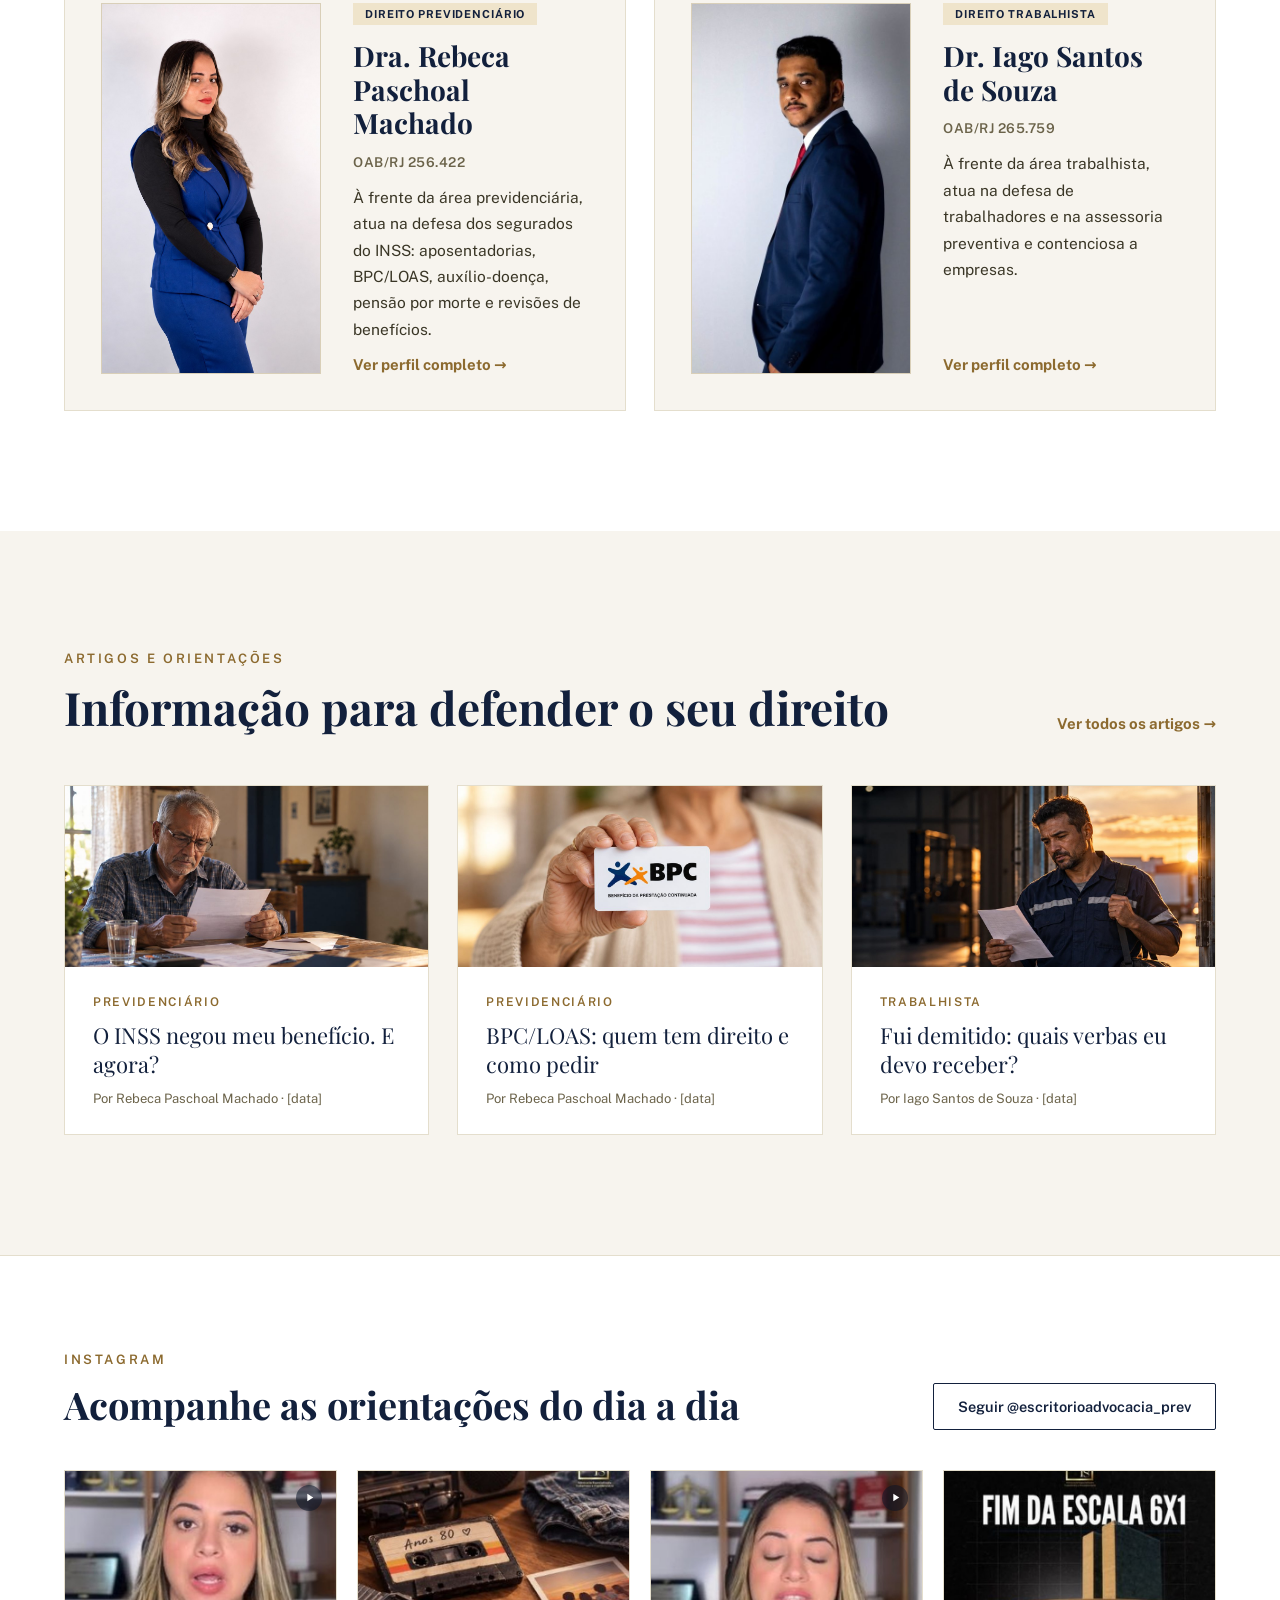
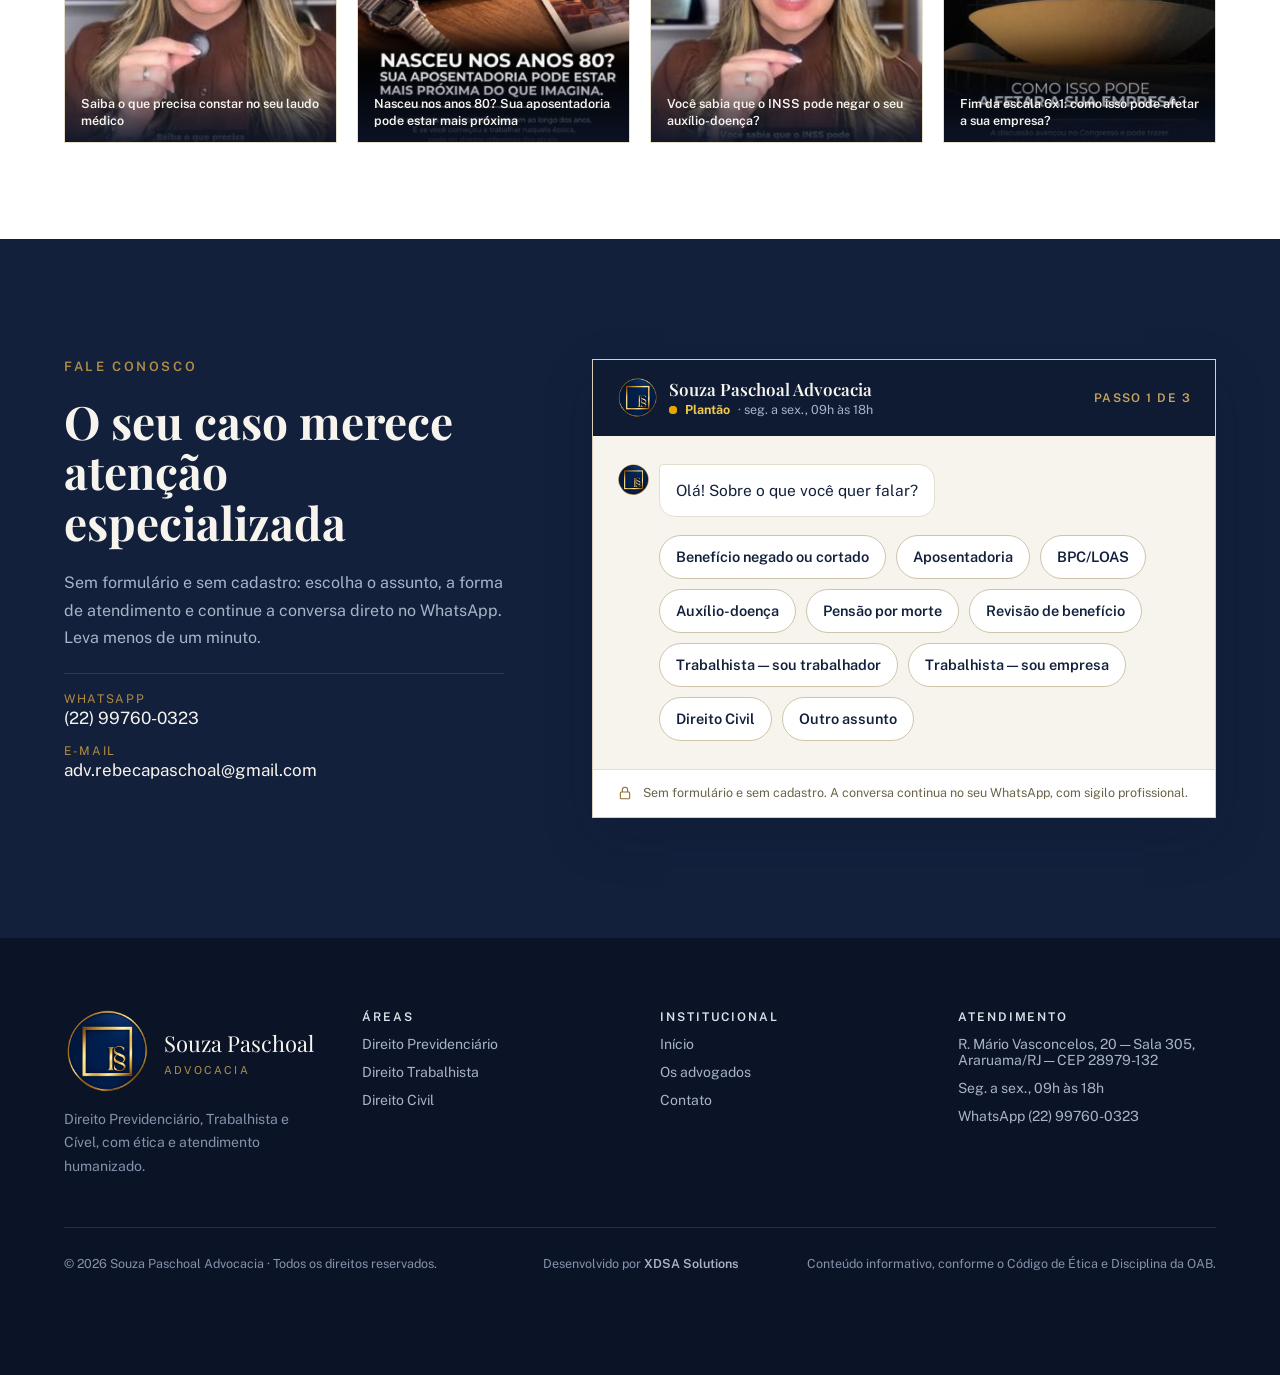
==== commit 8e66481e: "Aplica nome Souza Paschoal Advocacia e adiciona seção Nossa trajetória Substitui o placeholder [Nome" ====
--- a/index.html
+++ b/index.html
@@ -3,7 +3,7 @@
 <head>
 <meta charset="utf-8">
 <meta name="viewport" content="width=device-width, initial-scale=1">
-<title>[Nome do escritório] — Início</title>
+<title>Souza Paschoal Advocacia — Início</title>
 <link rel="stylesheet" href="https://fonts.googleapis.com/css2?family=Playfair+Display:ital,wght@0,500;0,600;0,700;1,500;1,600&family=Public+Sans:wght@400;500;600;700&display=swap">
 <link rel="stylesheet" href="css/style.css">
 </head>
@@ -37,9 +37,9 @@
     <header class="site-header" style="width: 100%; padding: 16px 64px; background: #0F1B33; border-bottom: 1px solid #5E5234;">
       <div class="header-inner" style="width: 100%; max-width: 1280px; margin: 0 auto; display: grid; grid-template-columns: minmax(0, 1fr) auto minmax(0, 1fr); align-items: center; gap: 32px;">
       <a href="index.html" style="justify-self: start; display: flex; align-items: center; gap: 14px;">
-        <img src="assets/logo.png" alt="Logotipo do escritório" width="56" height="56" style="width: 56px; height: 56px; display: block;">
+        <img src="assets/logo.png" alt="Logotipo Souza Paschoal Advocacia" width="56" height="56" style="width: 56px; height: 56px; display: block;">
         <span style="display: flex; flex-direction: column; line-height: 1.15;">
-          <span style="font-family: 'Playfair Display', serif; font-size: 19px; font-weight: 600; color: #F7F4EE;">[Nome do escritório]</span>
+          <span style="font-family: 'Playfair Display', serif; font-size: 19px; font-weight: 600; color: #F7F4EE;">Souza Paschoal</span>
           <span style="font-size: 11px; letter-spacing: 0.2em; text-transform: uppercase; color: #B08D45;">Advocacia</span>
         </span>
       </a>
@@ -63,7 +63,6 @@
     <div style="position: absolute; top: 0; left: 0; width: 100%; height: 100%; background: linear-gradient(90deg, rgba(15,27,51,0.94) 0%, rgba(15,27,51,0.86) 30%, rgba(15,27,51,0.35) 52%, rgba(15,27,51,0) 66%);"></div>
     <div style="position: relative; width: 100%; max-width: 1280px; margin: 0 auto;">
       <div style="width: 560px; display: flex; flex-direction: column; gap: 24px;">
-        <span style="display: flex; align-items: center; gap: 14px; font-size: 13px; letter-spacing: 0.2em; text-transform: uppercase; color: #B08D45; font-weight: 600;"><span style="width: 40px; height: 1px; background: #B08D45;"></span>Escritório de advocacia</span>
         <h1 style="font-size: 56px; line-height: 1.08; color: #F7F4EE; font-weight: 600;">Advocacia Previdenciária, Trabalhista e Cível</h1>
         <p style="font-family: 'Playfair Display', serif; font-style: italic; font-size: 24px; line-height: 1.4; color: #C9A45C;">Orientação jurídica segura e atendimento humanizado.</p>
         <div style="display: flex; gap: 14px; margin-top: 8px;">
@@ -78,7 +77,7 @@
     <div style="width: 100%; max-width: 1280px; margin: 0 auto; display: flex; gap: 88px; align-items: flex-start;">
       <div style="flex: 1 1 0; display: flex; flex-direction: column; gap: 22px;">
         <span style="display: flex; align-items: center; gap: 14px; font-size: 13px; letter-spacing: 0.2em; text-transform: uppercase; color: #8C6A2F; font-weight: 600;"><span style="width: 40px; height: 1px; background: #8C6A2F;"></span>Quem somos</span>
-        <h2 style="font-size: 50px; line-height: 1.1; color: #12203C; font-weight: 600;">Um escritório, duas especialidades</h2>
+        <h2 style="font-size: 50px; line-height: 1.1; color: #12203C; font-weight: 600;">Duas trajetórias, um só propósito: o seu direito</h2>
         <p style="font-family: 'Playfair Display', serif; font-style: italic; font-size: 24px; line-height: 1.4; color: #8C6A2F;">Previdenciário com a Dra. Rebeca. Trabalhista com o Dr. Iago.</p>
       </div>
       <div style="flex: 0 0 520px; display: flex; flex-direction: column; gap: 26px; padding-top: 42px;">
@@ -290,9 +289,9 @@
       <div style="display: grid; grid-template-columns: repeat(4, minmax(0, 1fr)); gap: 40px;">
         <div style="display: flex; flex-direction: column; gap: 14px;">
           <a href="index.html" style="display: flex; align-items: center; gap: 16px;">
-            <img src="assets/logo.png" alt="Logotipo do escritório" width="84" height="84" style="width: 84px; height: 84px; display: block;">
+            <img src="assets/logo.png" alt="Logotipo Souza Paschoal Advocacia" width="84" height="84" style="width: 84px; height: 84px; display: block;">
             <span style="display: flex; flex-direction: column; gap: 6px;">
-              <span style="font-family: 'Playfair Display', serif; font-size: 22px; color: #F7F4EE;">[Nome do escritório]</span>
+              <span style="font-family: 'Playfair Display', serif; font-size: 22px; color: #F7F4EE;">Souza Paschoal</span>
               <span style="font-size: 11px; letter-spacing: 0.2em; text-transform: uppercase; color: #B08D45;">Advocacia</span>
             </span>
           </a>
@@ -318,7 +317,7 @@
         </div>
       </div>
       <div class="footer-bottom" style="display: grid; grid-template-columns: minmax(0, 1fr) auto minmax(0, 1fr); align-items: center; gap: 24px; padding-top: 28px; border-top: 1px solid #22304D; font-size: 12.5px; color: #8592AC;">
-        <span>© 2026 [Nome do escritório] · Todos os direitos reservados.</span>
+        <span>© 2026 Souza Paschoal Advocacia · Todos os direitos reservados.</span>
         <span style="text-align: center;">Desenvolvido por <a class="nav-link" href="https://xdsa.com.br" target="_blank" rel="noopener" style="color: #A9B3C7; font-weight: 600;">XDSA Solutions</a></span>
         <span style="text-align: right;">Conteúdo informativo, conforme o Código de Ética e Disciplina da OAB.</span>
       </div>
--- a/css/style.css
+++ b/css/style.css
@@ -156,6 +156,10 @@
   /* Mapa */
   [style*="min-height: 460px"]{ min-height:340px !important; }
 
+  /* Nossa trajetória */
+  #trajetoria [style*="padding-top: 38px"]{ padding-top:0 !important; }
+  #trajetoria [style*="gap: 72px"]{ gap:48px !important; }
+
   /* Rodapé: linha final empilhada e centralizada */
   .footer-bottom{ grid-template-columns:minmax(0, 1fr) !important; gap:10px !important; text-align:center; }
   .footer-bottom > span{ text-align:center !important; }
@@ -183,6 +187,8 @@
   p[style*="font-style: italic"][style*="font-size: 24px"]{ font-size:20px !important; }
 
   .hero > div[style*="position: relative"]{ padding:28px 20px 48px; }
+  #trajetoria [style*="grid-template-columns: repeat(4"]{ grid-template-columns:repeat(2, minmax(0, 1fr)) !important; gap:28px 20px !important; }
+  #trajetoria h3{ font-size:20px !important; }
   [style*="display: flex; gap: 14px"] > a{ flex:1 1 100%; text-align:center; }
 
   [style*="flex: 0 0 220px"]{ height:300px; }
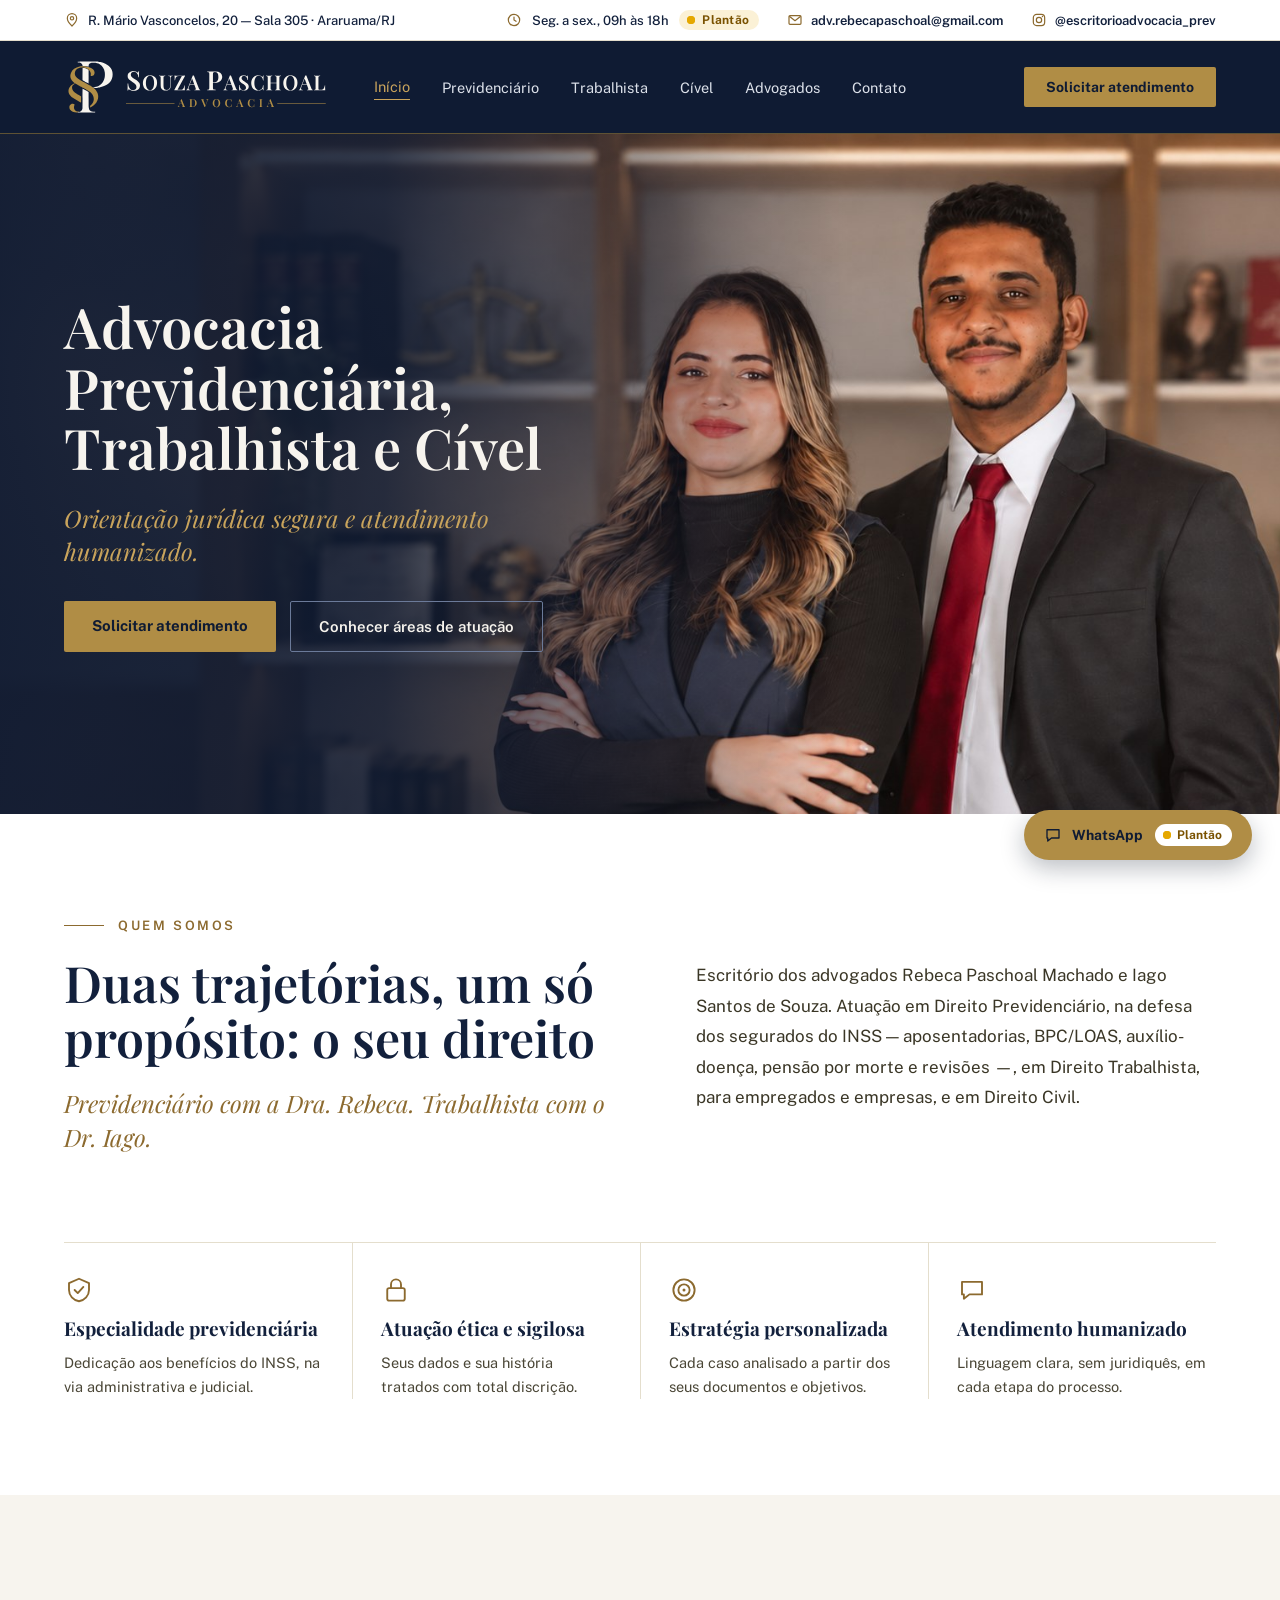
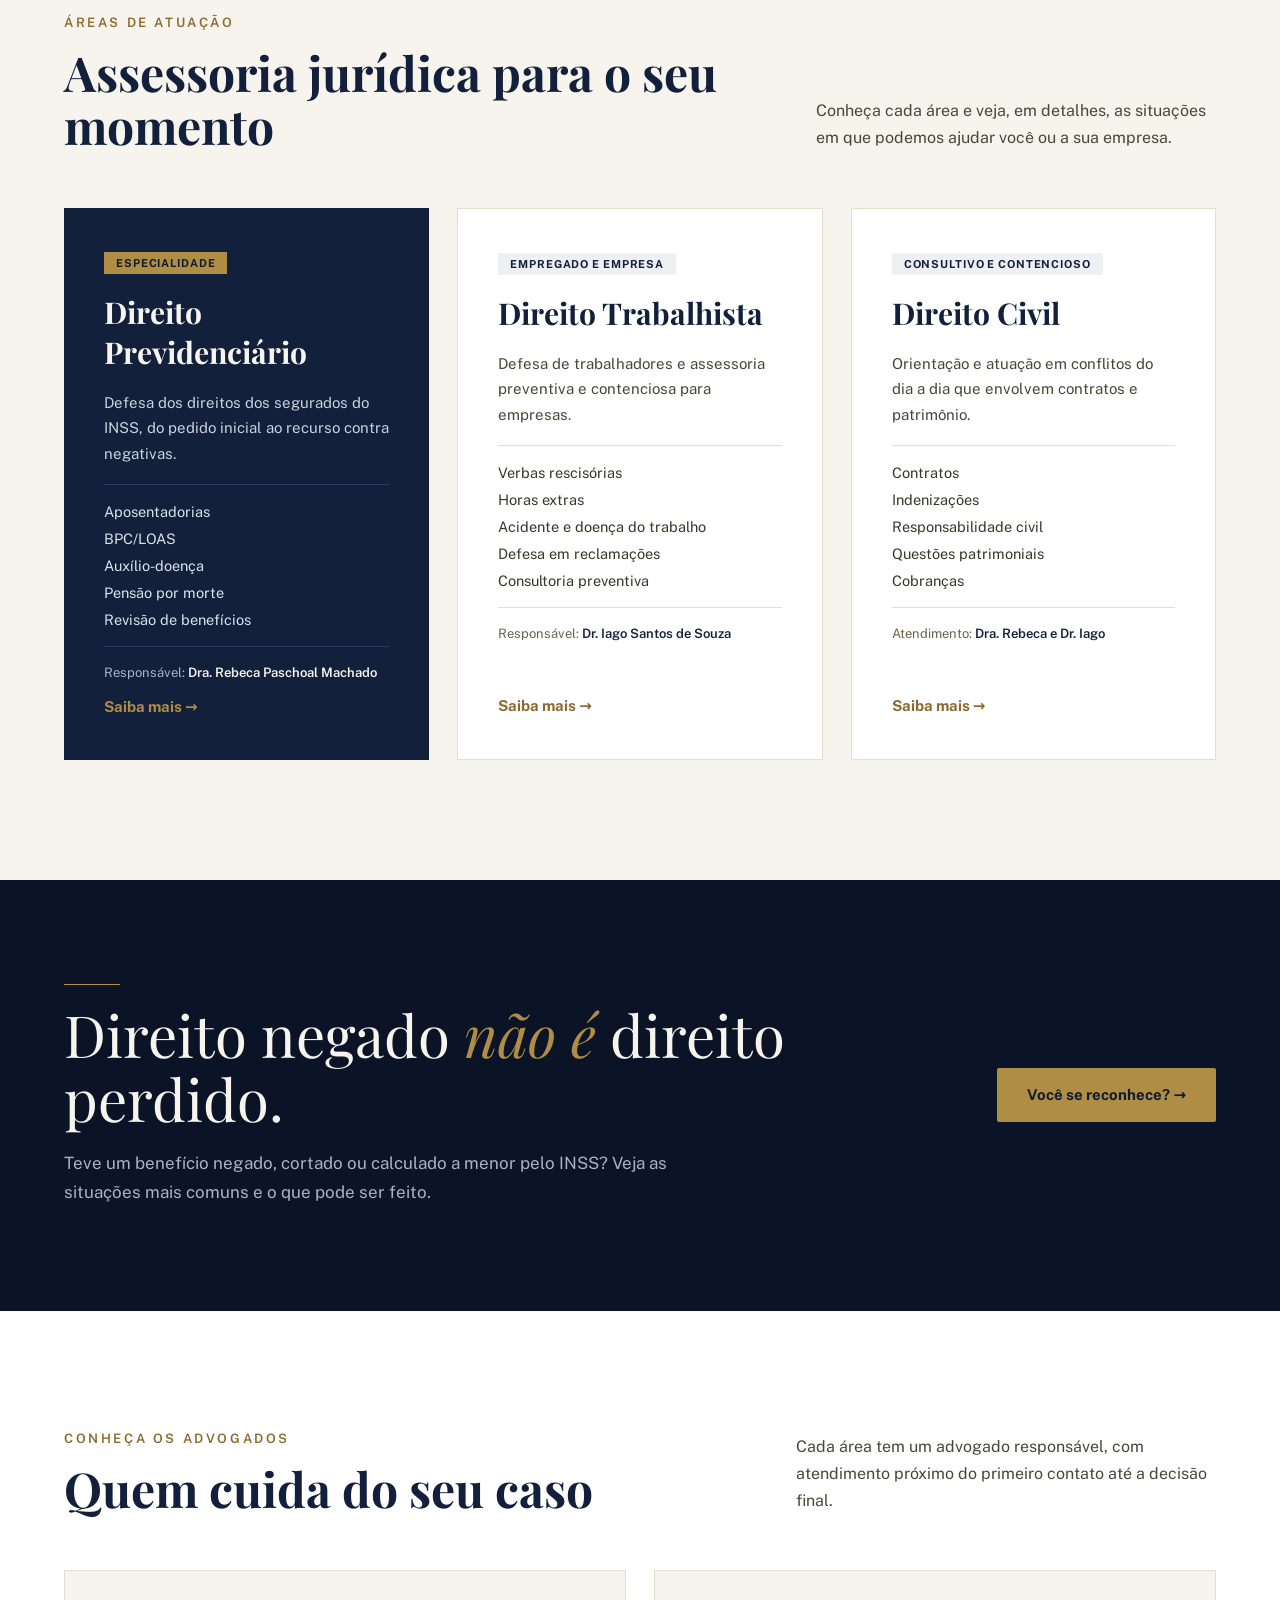
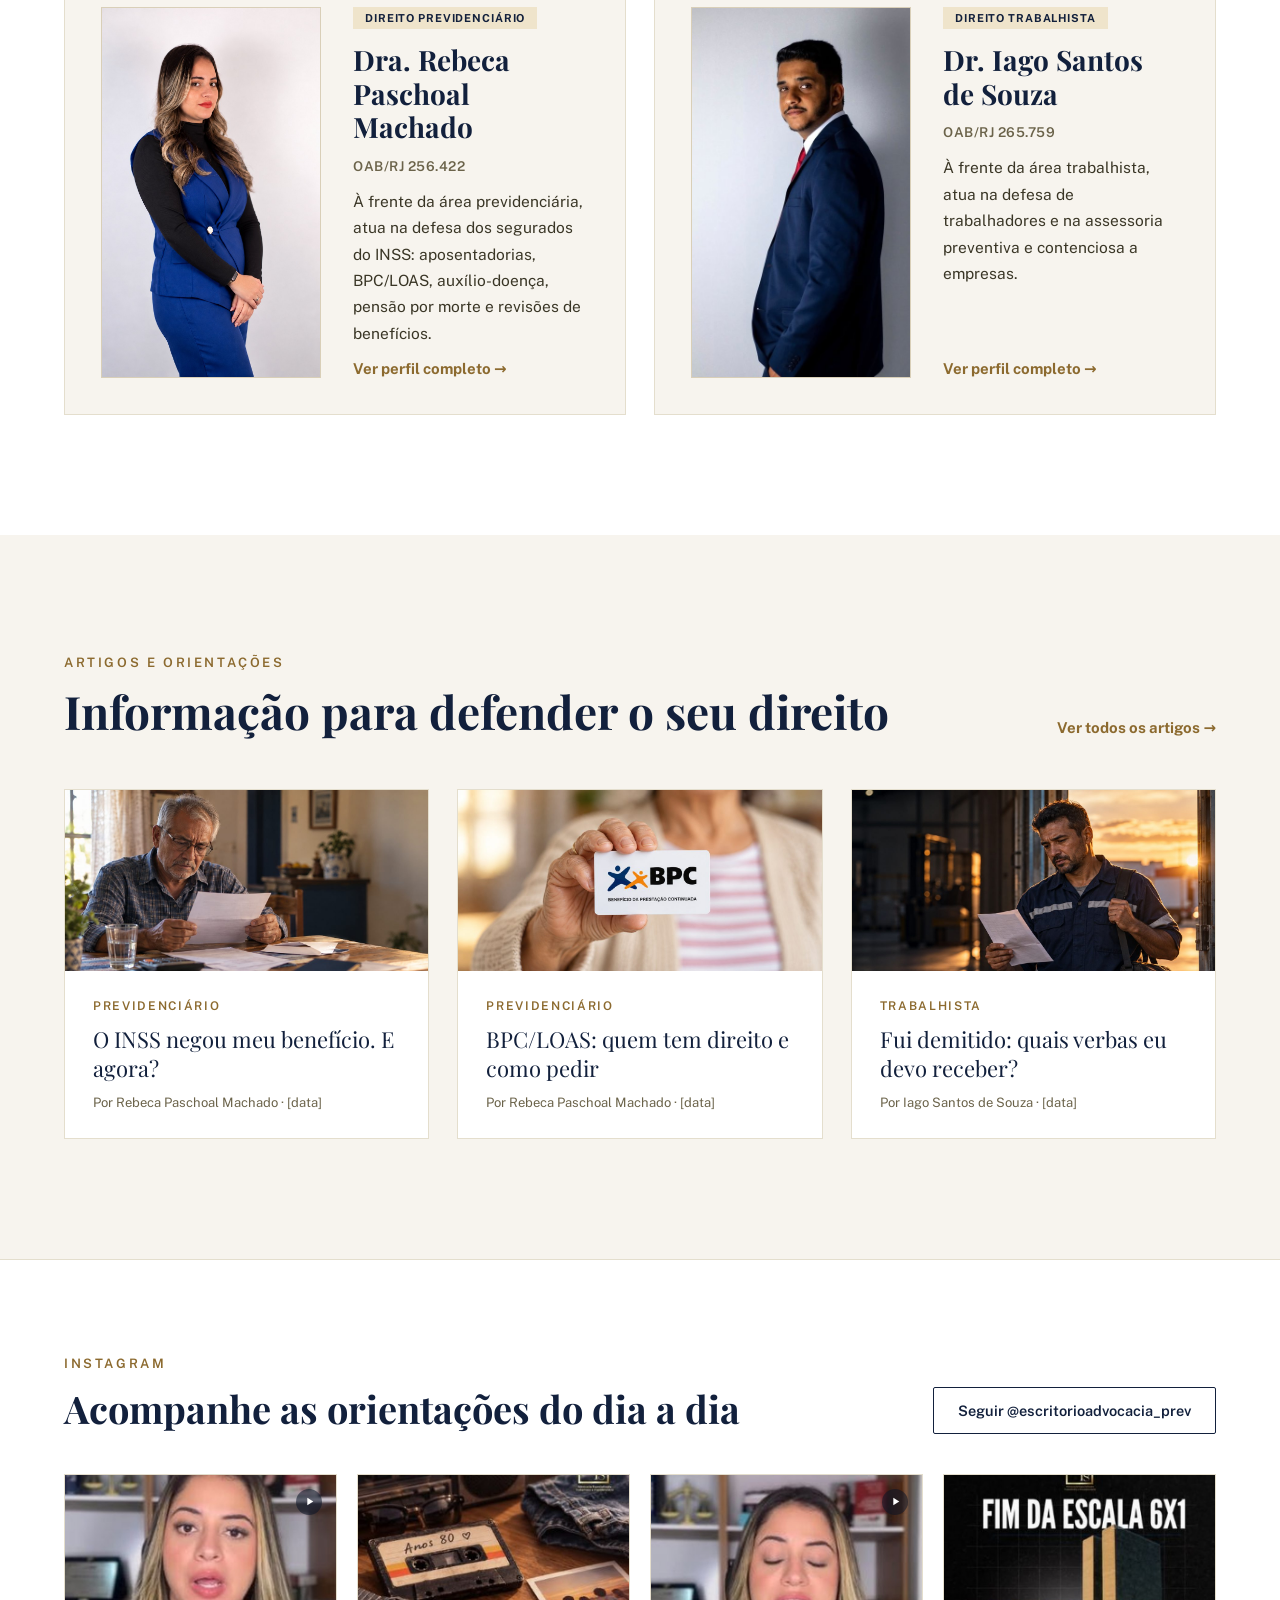
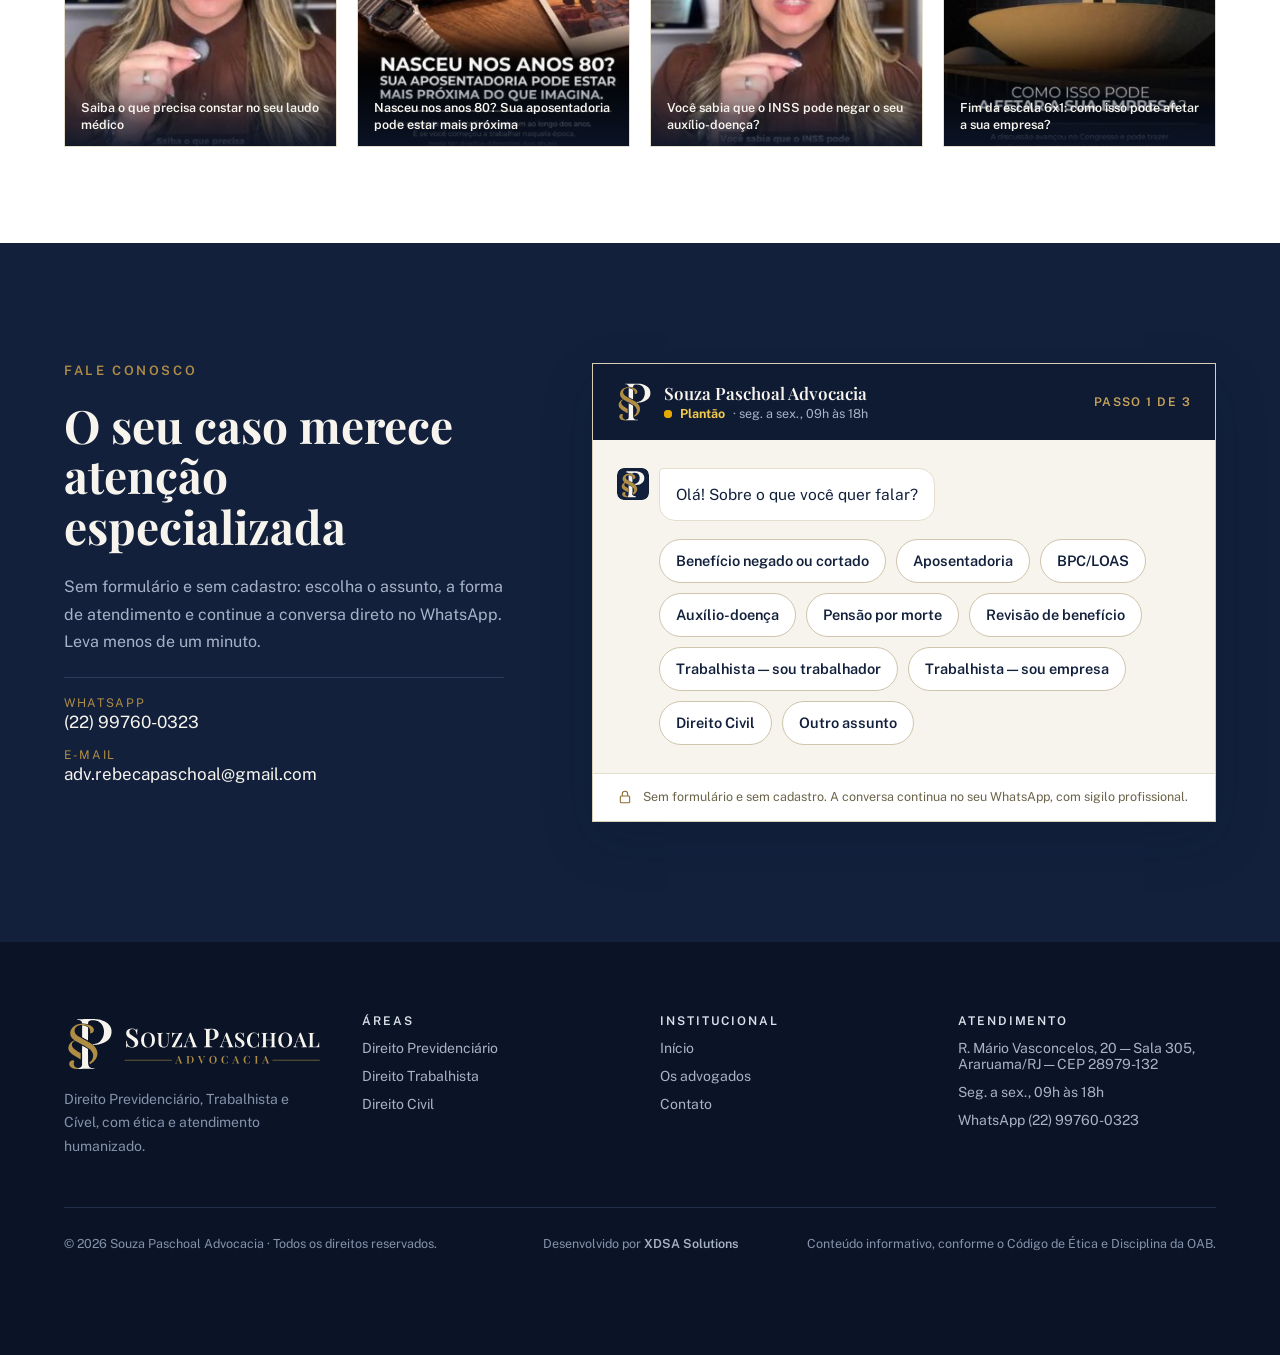
==== commit 74ceec60: "Aplica novo logo e favicons nas demais páginas Atualiza civel, contato, index, previdenciario e sobr" ====
--- a/index.html
+++ b/index.html
@@ -3,6 +3,9 @@
 <head>
 <meta charset="utf-8">
 <meta name="viewport" content="width=device-width, initial-scale=1">
+<link rel="icon" href="assets/favicon.svg" type="image/svg+xml">
+<link rel="icon" href="assets/favicon-32.png" sizes="32x32" type="image/png">
+<link rel="apple-touch-icon" href="assets/apple-touch-icon.png">
 <title>Souza Paschoal Advocacia — Início</title>
 <link rel="stylesheet" href="https://fonts.googleapis.com/css2?family=Playfair+Display:ital,wght@0,500;0,600;0,700;1,500;1,600&family=Public+Sans:wght@400;500;600;700&display=swap">
 <link rel="stylesheet" href="css/style.css">
@@ -36,13 +39,7 @@
     </div>
     <header class="site-header" style="width: 100%; padding: 16px 64px; background: #0F1B33; border-bottom: 1px solid #5E5234;">
       <div class="header-inner" style="width: 100%; max-width: 1280px; margin: 0 auto; display: grid; grid-template-columns: minmax(0, 1fr) auto minmax(0, 1fr); align-items: center; gap: 32px;">
-      <a href="index.html" style="justify-self: start; display: flex; align-items: center; gap: 14px;">
-        <img src="assets/logo.png" alt="Logotipo Souza Paschoal Advocacia" width="56" height="56" style="width: 56px; height: 56px; display: block;">
-        <span style="display: flex; flex-direction: column; line-height: 1.15;">
-          <span style="font-family: 'Playfair Display', serif; font-size: 19px; font-weight: 600; color: #F7F4EE;">Souza Paschoal</span>
-          <span style="font-size: 11px; letter-spacing: 0.2em; text-transform: uppercase; color: #B08D45;">Advocacia</span>
-        </span>
-      </a>
+      <a href="index.html" aria-label="Souza Paschoal Advocacia — página inicial" style="justify-self: start; display: flex; align-items: center;"><img class="brand-logo" src="assets/logo-horizontal-negativo.svg" alt="Souza Paschoal Advocacia" width="264" height="60" style="height: 60px; width: auto; display: block;"></a>
       <nav id="menu-principal" class="main-nav" style="display: flex; justify-content: center; align-items: center; gap: 32px;">
         <a class="nav-link" href="index.html" style="font-size: 14.5px; color: #C9A45C; padding: 4px 0; border-bottom: 1px solid #C9A45C;">Início</a>
         <a class="nav-link" href="previdenciario.html" style="font-size: 14.5px; color: #DCE1EA;">Previdenciário</a>
@@ -288,13 +285,7 @@
     <div style="width: 100%; max-width: 1280px; margin: 0 auto; display: flex; flex-direction: column; gap: 48px;">
       <div style="display: grid; grid-template-columns: repeat(4, minmax(0, 1fr)); gap: 40px;">
         <div style="display: flex; flex-direction: column; gap: 14px;">
-          <a href="index.html" style="display: flex; align-items: center; gap: 16px;">
-            <img src="assets/logo.png" alt="Logotipo Souza Paschoal Advocacia" width="84" height="84" style="width: 84px; height: 84px; display: block;">
-            <span style="display: flex; flex-direction: column; gap: 6px;">
-              <span style="font-family: 'Playfair Display', serif; font-size: 22px; color: #F7F4EE;">Souza Paschoal</span>
-              <span style="font-size: 11px; letter-spacing: 0.2em; text-transform: uppercase; color: #B08D45;">Advocacia</span>
-            </span>
-          </a>
+          <a href="index.html" aria-label="Souza Paschoal Advocacia — página inicial" style="display: flex; align-items: center;"><img src="assets/logo-horizontal-negativo.svg" alt="Souza Paschoal Advocacia" width="264" height="60" style="height: 60px; width: auto; max-width: 100%; display: block;"></a>
           <p style="font-size: 14px; line-height: 1.7; color: #8592AC;">Direito Previdenciário, Trabalhista e Cível, com ética e atendimento humanizado.</p>
         </div>
         <div style="display: flex; flex-direction: column; gap: 12px;">
--- a/css/style.css
+++ b/css/style.css
@@ -80,7 +80,7 @@
   .topbar{ padding:8px 24px !important; }
   .topbar > div{ justify-content:center !important; }
   .topbar a[href*="localizacao"]{ display:none !important; }
-  .header-inner img{ width:44px !important; height:44px !important; }
+  .header-inner img.brand-logo{ height:44px !important; width:auto !important; }
 
   /* Espaçamento lateral e vertical das seções */
   section[style*="64px"], footer[style*="64px"]{ padding-left:24px !important; padding-right:24px !important; }
@@ -170,7 +170,7 @@
   section[style*="64px"], footer[style*="64px"]{ padding-left:20px !important; padding-right:20px !important; }
   .site-header{ padding:10px 20px !important; }
   .header-cta{ display:none !important; }
-  .header-inner a[href="index.html"] span span:first-child{ font-size:17px !important; }
+  .header-inner img.brand-logo{ height:42px !important; }
 
   [style*="grid-template-columns: repeat(4"]:not([style*="gap: 20px"]){ grid-template-columns:minmax(0, 1fr) !important; }
   [style*="grid-template-columns: repeat(4"] > [style*="padding: 36px 32px"]:nth-child(2){ border-top:1px solid #E4DECD; }
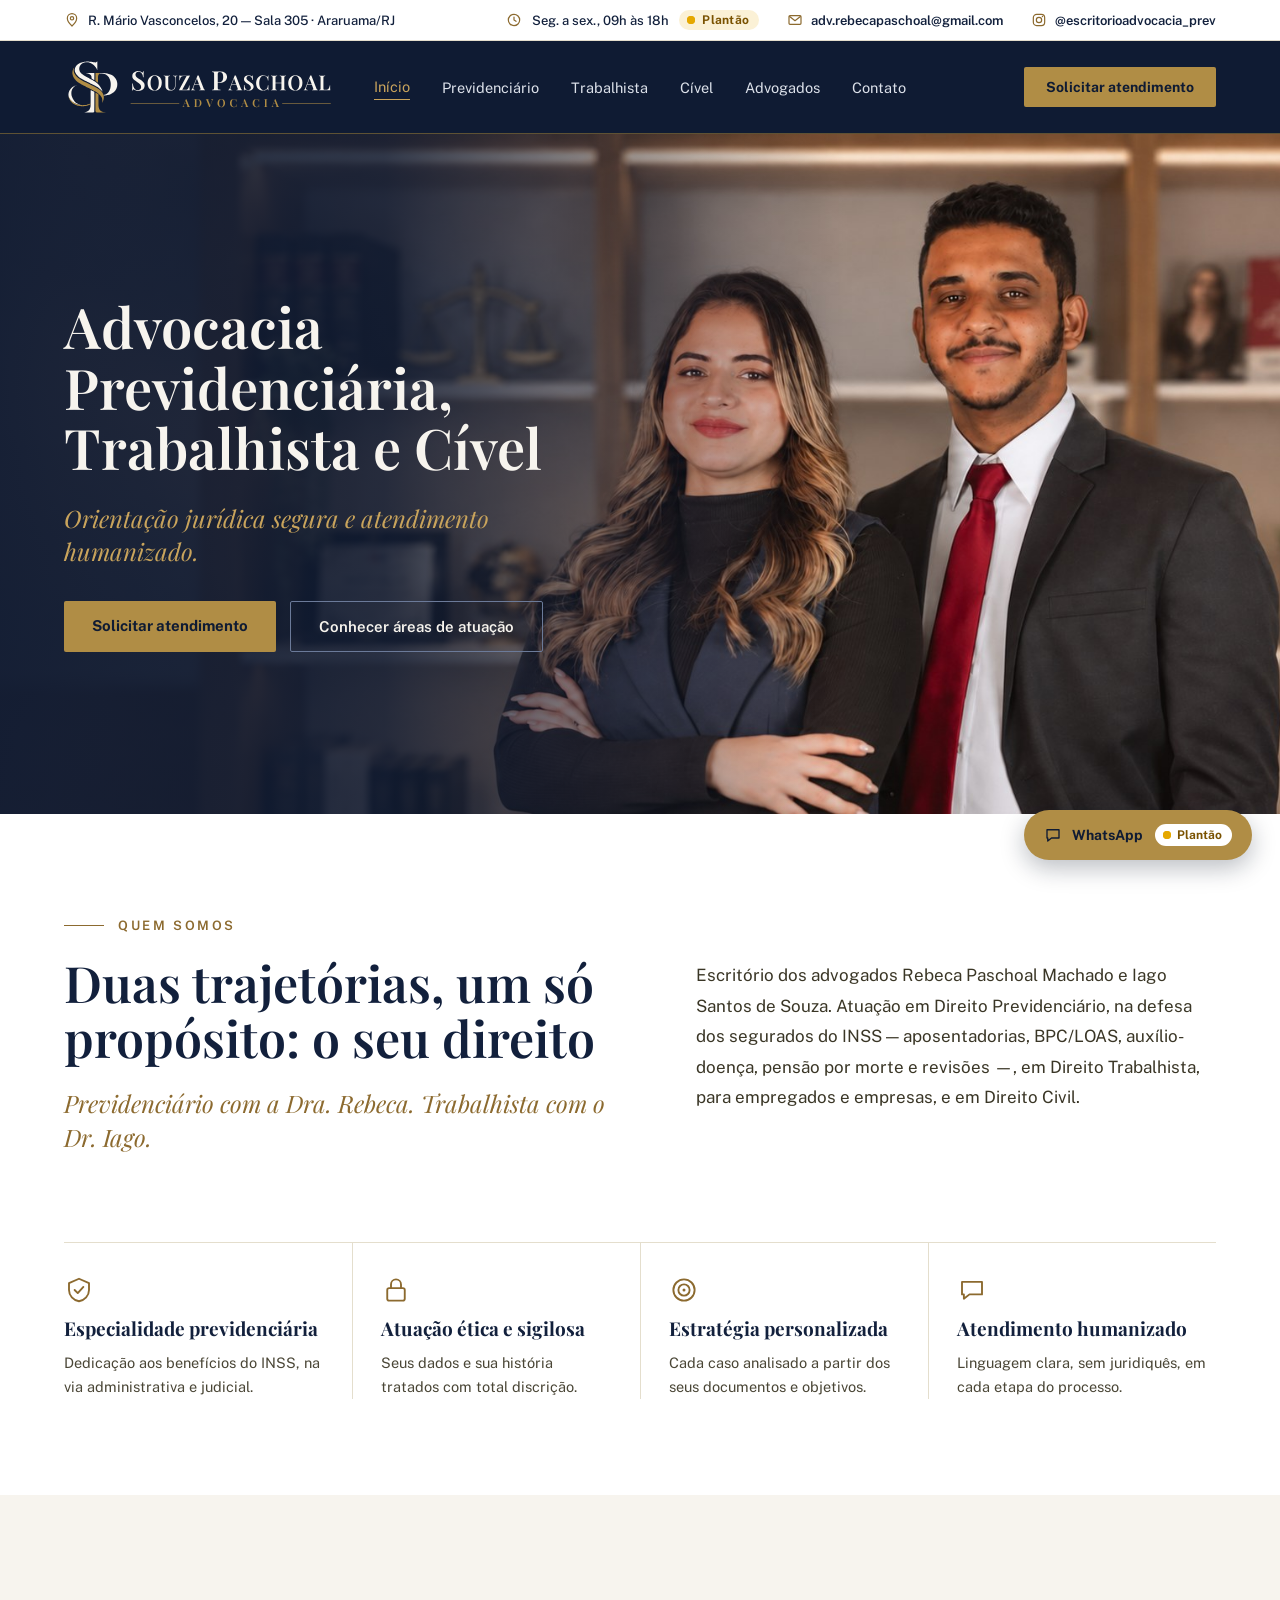
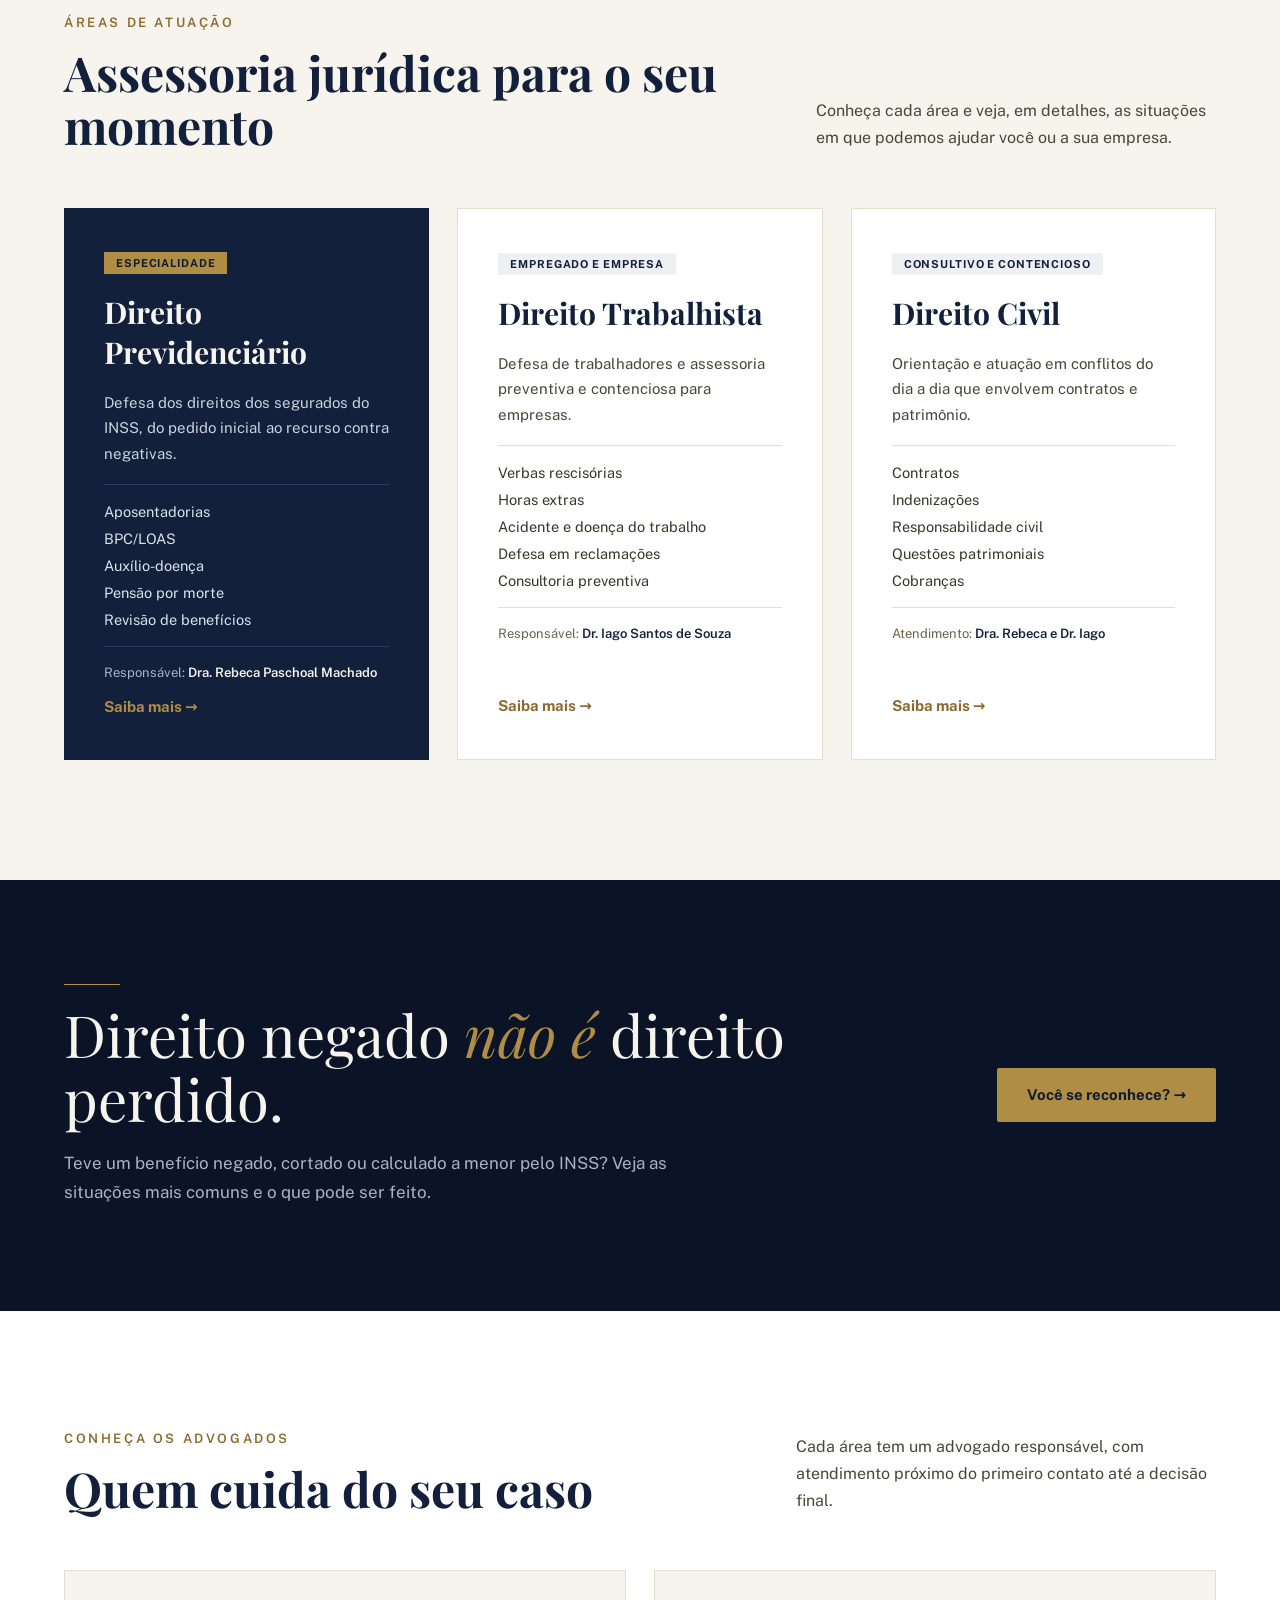
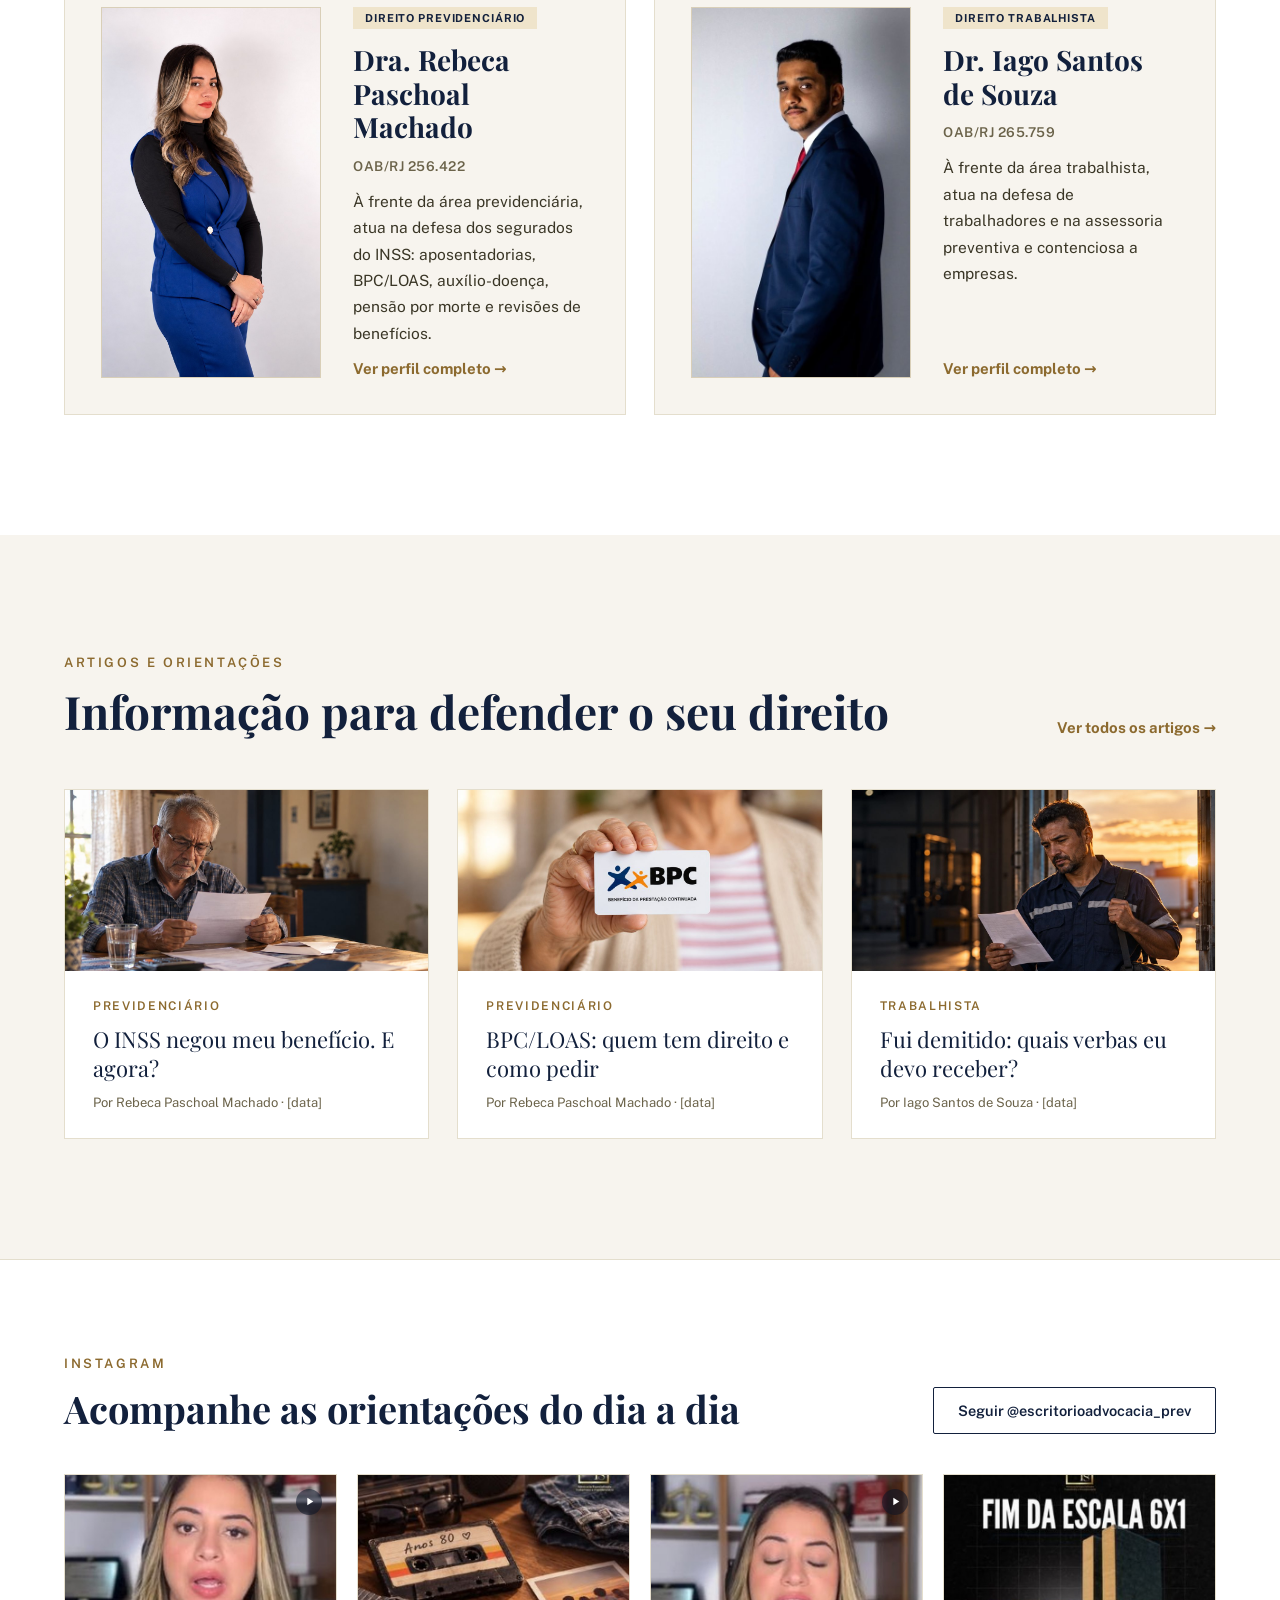
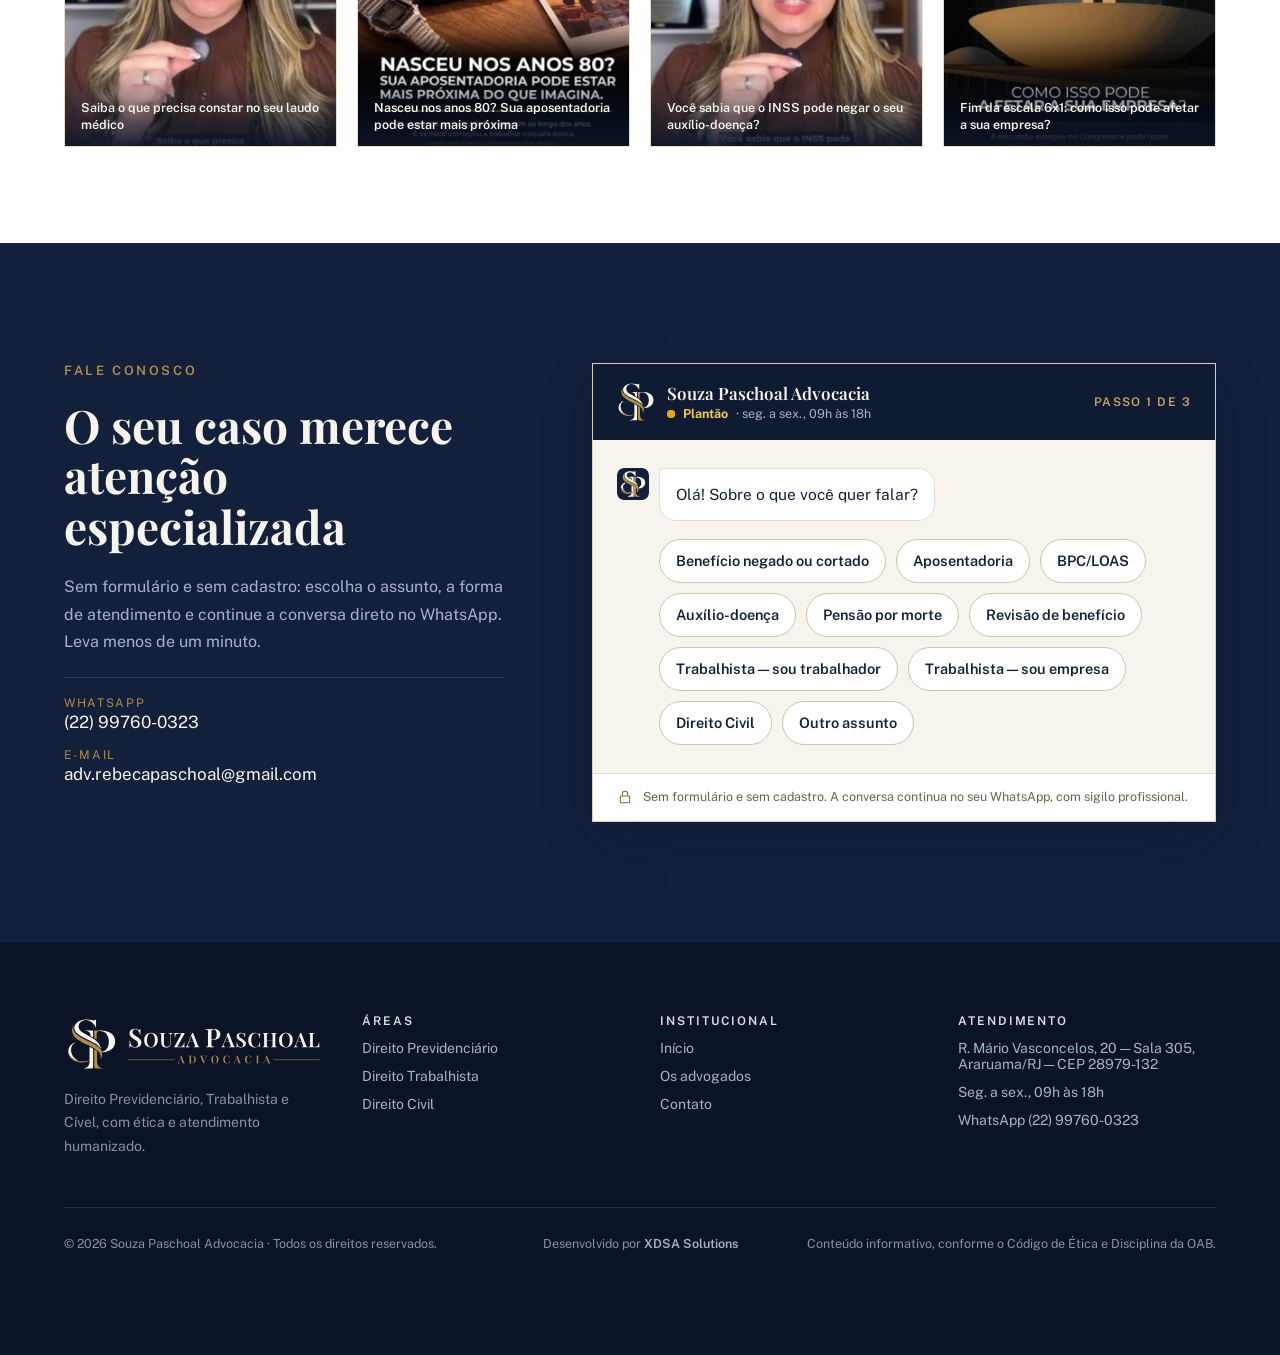
==== commit 880379dd: "Ajusta logo, monograma e favicons Atualiza os arquivos SVG/PNG de logo e favicon e as dimensões do l" ====
--- a/index.html
+++ b/index.html
@@ -39,7 +39,7 @@
     </div>
     <header class="site-header" style="width: 100%; padding: 16px 64px; background: #0F1B33; border-bottom: 1px solid #5E5234;">
       <div class="header-inner" style="width: 100%; max-width: 1280px; margin: 0 auto; display: grid; grid-template-columns: minmax(0, 1fr) auto minmax(0, 1fr); align-items: center; gap: 32px;">
-      <a href="index.html" aria-label="Souza Paschoal Advocacia — página inicial" style="justify-self: start; display: flex; align-items: center;"><img class="brand-logo" src="assets/logo-horizontal-negativo.svg" alt="Souza Paschoal Advocacia" width="264" height="60" style="height: 60px; width: auto; display: block;"></a>
+      <a href="index.html" aria-label="Souza Paschoal Advocacia — página inicial" style="justify-self: start; display: flex; align-items: center;"><img class="brand-logo" src="assets/logo-horizontal-negativo.svg" alt="Souza Paschoal Advocacia" width="269" height="60" style="height: 60px; width: auto; display: block;"></a>
       <nav id="menu-principal" class="main-nav" style="display: flex; justify-content: center; align-items: center; gap: 32px;">
         <a class="nav-link" href="index.html" style="font-size: 14.5px; color: #C9A45C; padding: 4px 0; border-bottom: 1px solid #C9A45C;">Início</a>
         <a class="nav-link" href="previdenciario.html" style="font-size: 14.5px; color: #DCE1EA;">Previdenciário</a>
@@ -285,7 +285,7 @@
     <div style="width: 100%; max-width: 1280px; margin: 0 auto; display: flex; flex-direction: column; gap: 48px;">
       <div style="display: grid; grid-template-columns: repeat(4, minmax(0, 1fr)); gap: 40px;">
         <div style="display: flex; flex-direction: column; gap: 14px;">
-          <a href="index.html" aria-label="Souza Paschoal Advocacia — página inicial" style="display: flex; align-items: center;"><img src="assets/logo-horizontal-negativo.svg" alt="Souza Paschoal Advocacia" width="264" height="60" style="height: 60px; width: auto; max-width: 100%; display: block;"></a>
+          <a href="index.html" aria-label="Souza Paschoal Advocacia — página inicial" style="display: flex; align-items: center;"><img src="assets/logo-horizontal-negativo.svg" alt="Souza Paschoal Advocacia" width="269" height="60" style="height: 60px; width: auto; max-width: 100%; display: block;"></a>
           <p style="font-size: 14px; line-height: 1.7; color: #8592AC;">Direito Previdenciário, Trabalhista e Cível, com ética e atendimento humanizado.</p>
         </div>
         <div style="display: flex; flex-direction: column; gap: 12px;">
